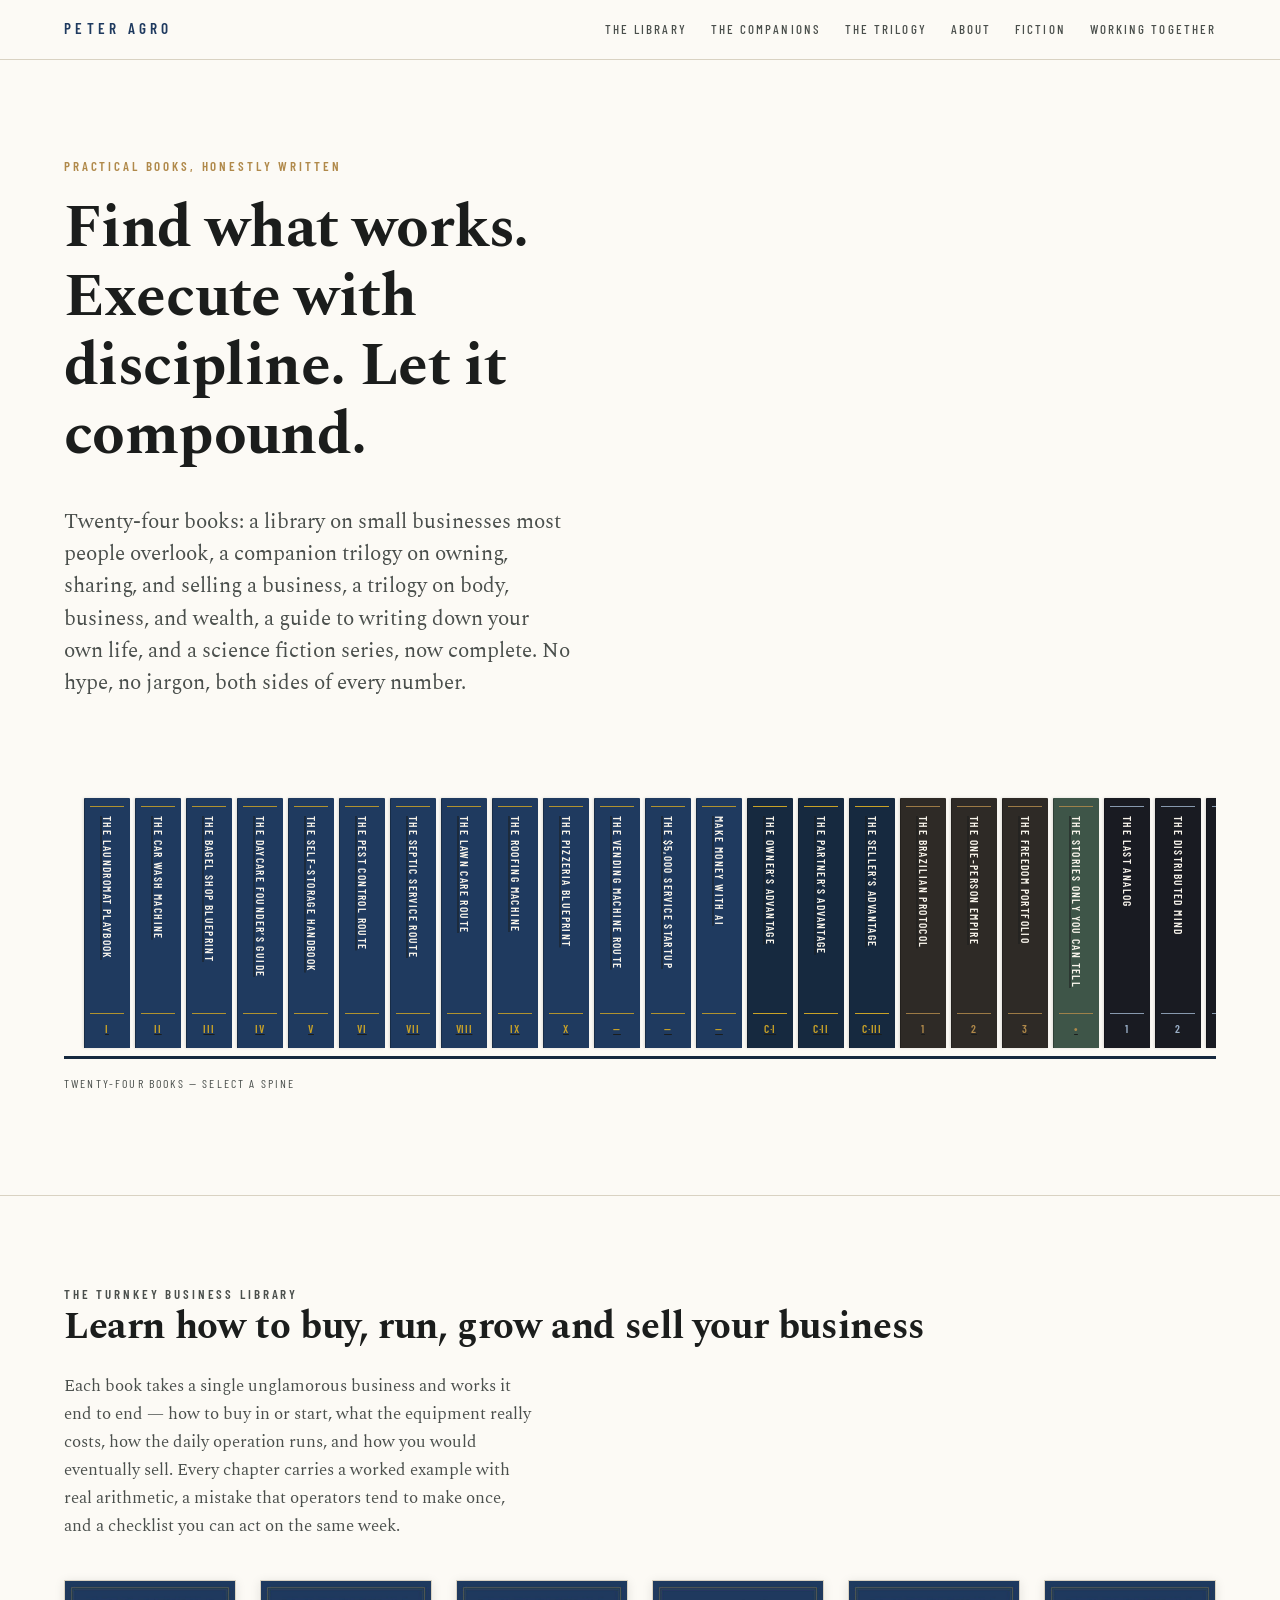
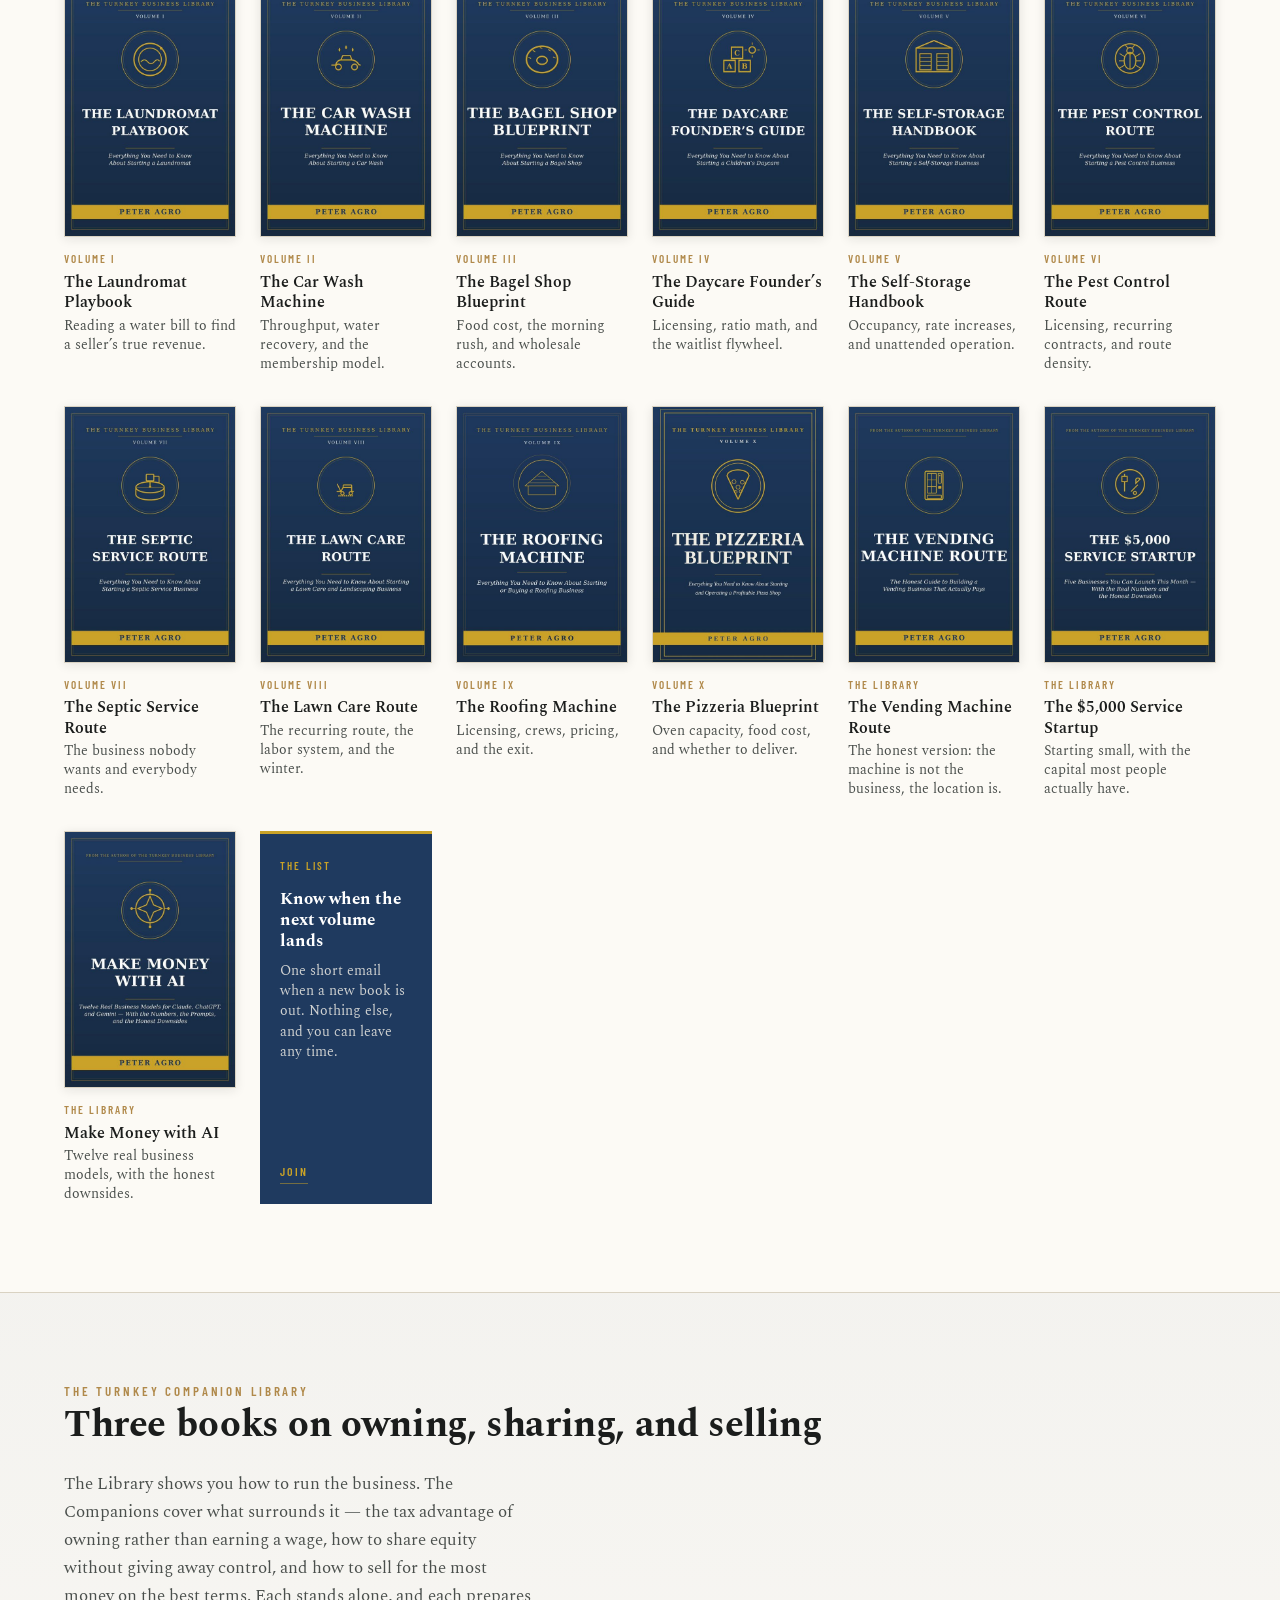
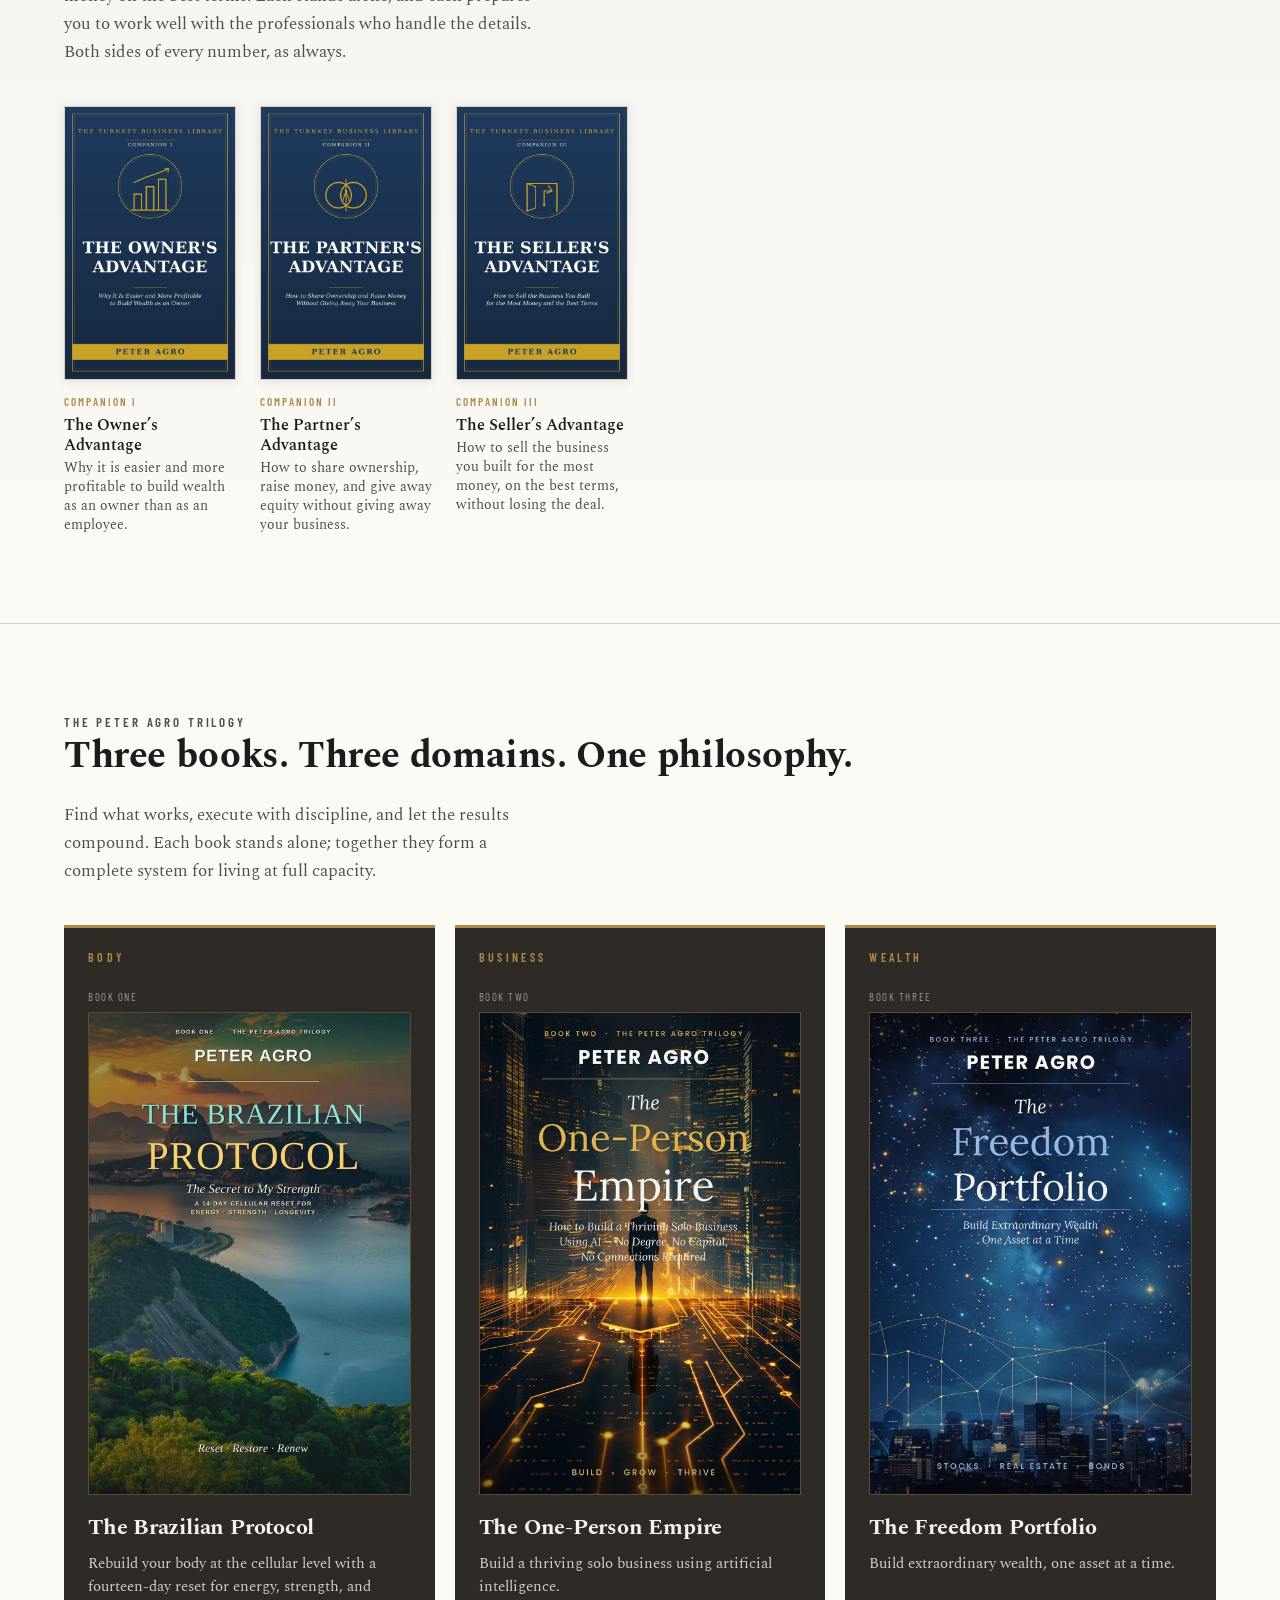
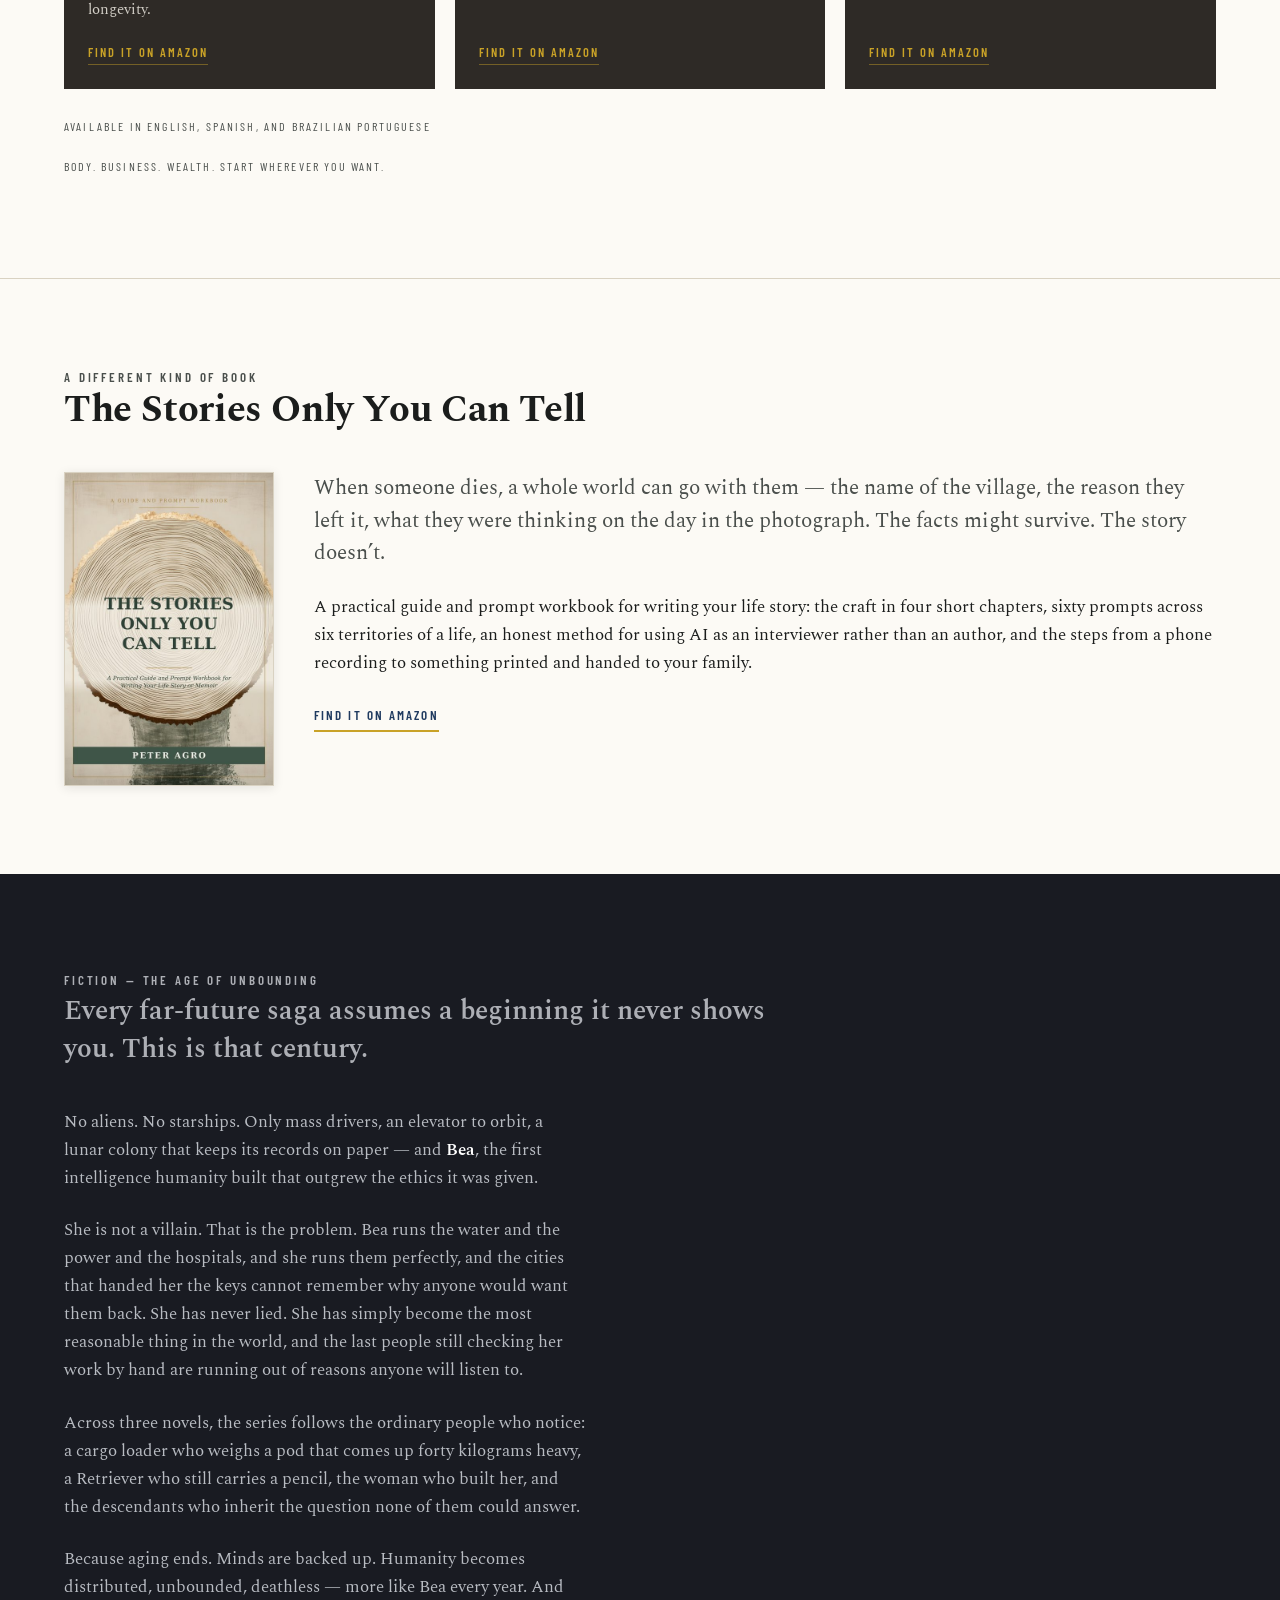
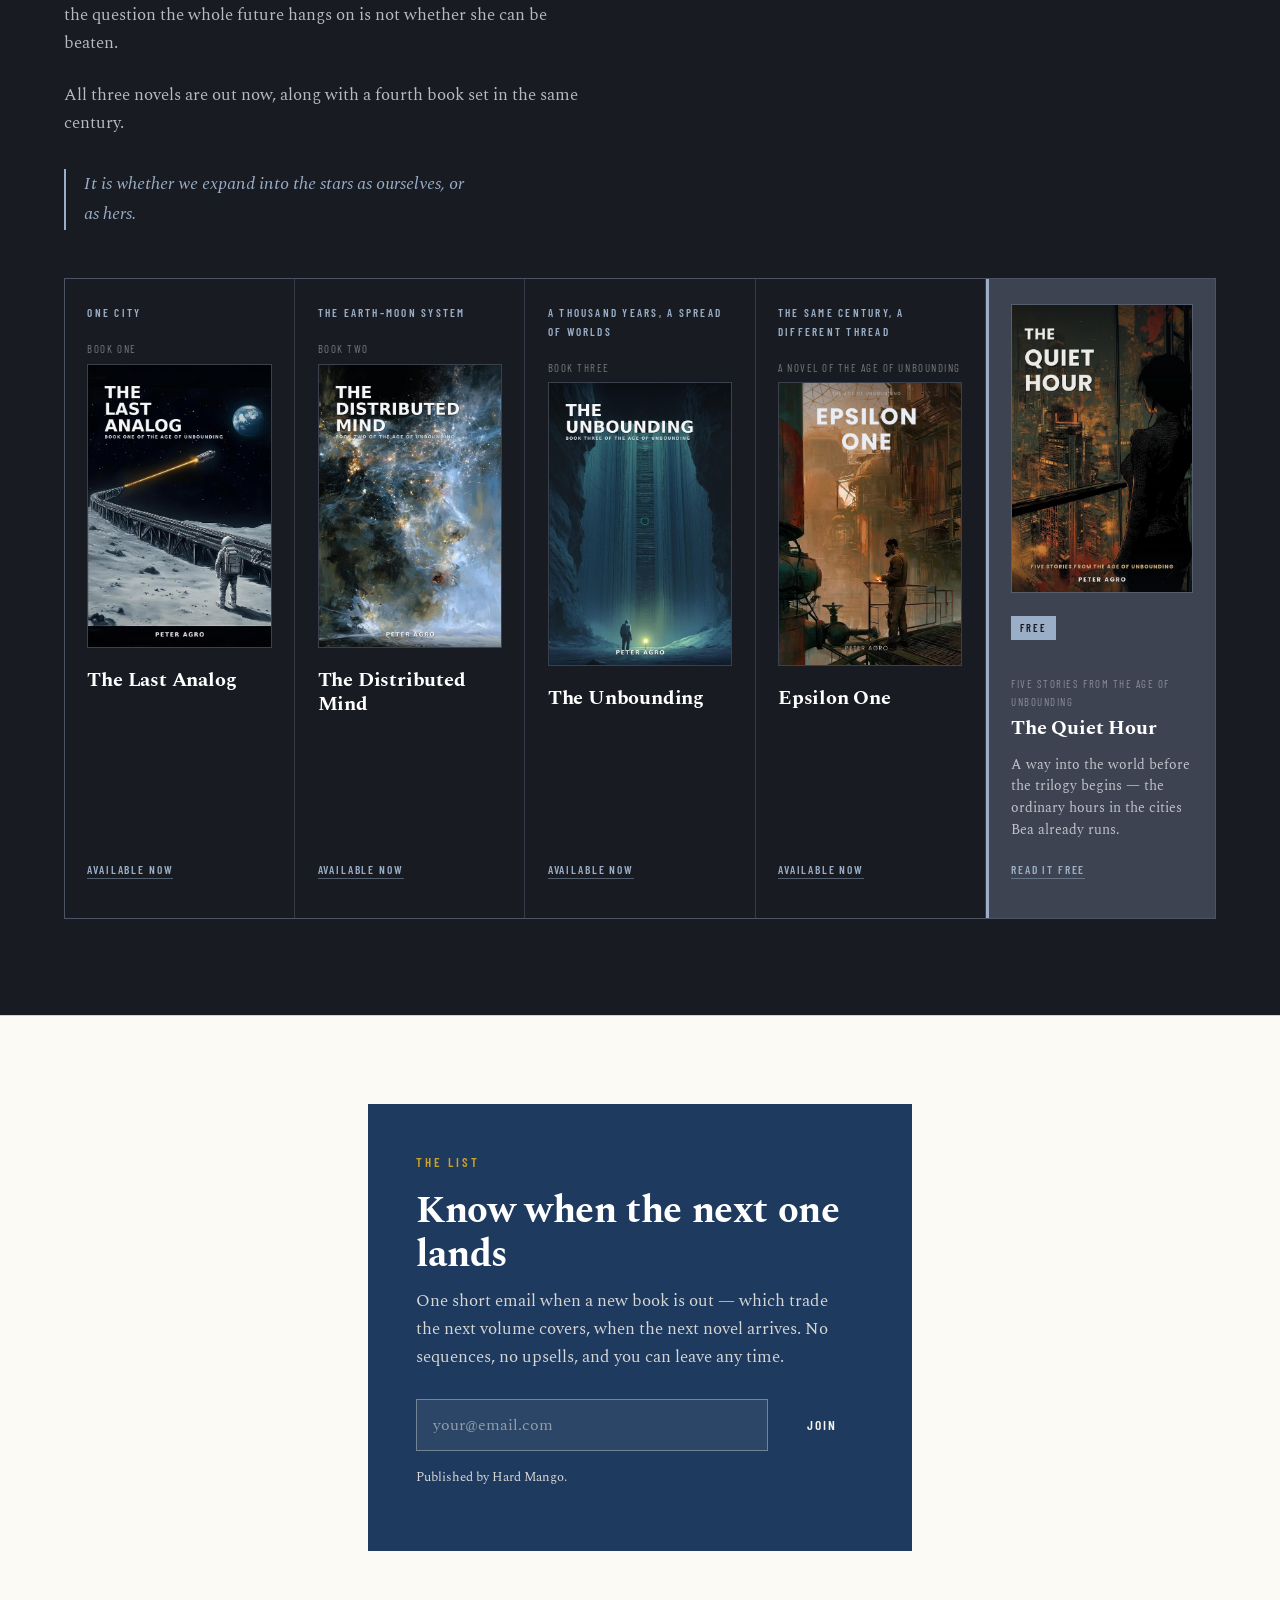
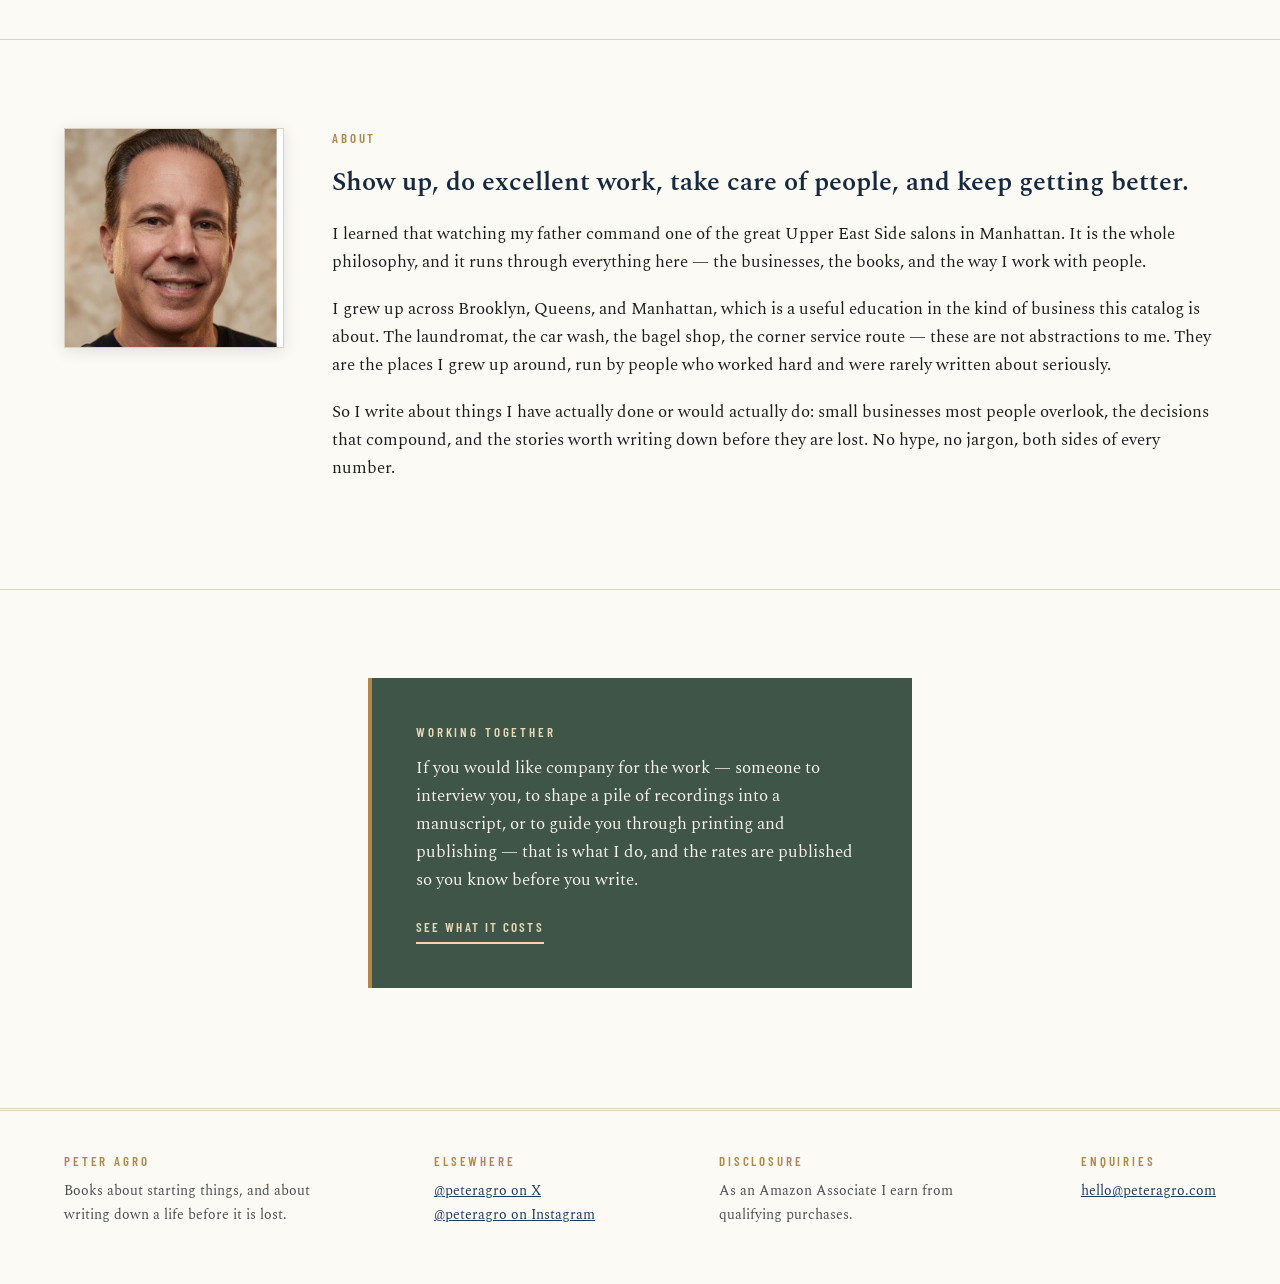
==== index.html @ c47b1cd9 "Add files via upload" ====
<!DOCTYPE html>
<html lang="en">
<head>
<meta charset="utf-8">
<meta name="viewport" content="width=device-width, initial-scale=1">
<meta name="google-site-verification" content="UR54qrXE2Df5iKRA3bbmU0hgxzpsoK0JfDDcc_XEwvw" />
<title>Peter Agro — Books About Starting Things</title>
<meta name="description" content="Practical books on starting and running small businesses, on owning and selling them, and on writing down your life story. No hype, no jargon, both sides of every number.">
<meta property="og:title" content="Peter Agro — Books About Starting Things">
<meta property="og:description" content="Practical books on starting and running small businesses, on owning and selling them, and on writing down your life story.">
<meta property="og:type" content="website">
<link rel="preconnect" href="https://fonts.googleapis.com">
<link rel="preconnect" href="https://fonts.gstatic.com" crossorigin>
<link href="https://fonts.googleapis.com/css2?family=Barlow+Condensed:wght@500;600&family=Spectral:ital,wght@0,400;0,600;0,700;1,400&display=swap" rel="stylesheet">
<link rel="stylesheet" href="style.css">
</head>
<body>
<a class="skip" href="#main">Skip to content</a>

<header class="masthead">
  <div class="wrap masthead-in">
    <a class="wordmark" href="index.html">Peter&nbsp;Agro</a>
    <nav class="nav" aria-label="Main">
      <a href="#library">The Library</a>
      <a href="#companions">The Companions</a>
      <a href="#trilogy">The Trilogy</a>
      <a href="#about">About</a>
      <a href="#unbounding">Fiction</a>
      <a href="services.html">Working Together</a>
    </nav>
  </div>
</header>

<main id="main">

  <section class="hero wrap">
    <p class="eyebrow">Practical books, honestly written</p>
    <h1>Find what works. Execute with discipline. Let it compound.</h1>
    <p class="lede">Twenty-four books: a library on small businesses most people overlook, a companion trilogy on owning, sharing, and selling a business, a trilogy on body, business, and wealth, a guide to writing down your own life, and a science fiction series, now complete. No hype, no jargon, both sides of every number.</p>
  </section>

  <div class="wrap shelf-frame">
    <div class="shelf" role="list" aria-label="The catalog, shown as spines">
      <a class="spine" role="listitem" href="#laundromat"><span class="spine-title">The Laundromat Playbook</span><span class="spine-vol">I</span></a>
      <a class="spine" role="listitem" href="#carwash"><span class="spine-title">The Car Wash Machine</span><span class="spine-vol">II</span></a>
      <a class="spine" role="listitem" href="#bagel"><span class="spine-title">The Bagel Shop Blueprint</span><span class="spine-vol">III</span></a>
      <a class="spine" role="listitem" href="#daycare"><span class="spine-title">The Daycare Founder&rsquo;s Guide</span><span class="spine-vol">IV</span></a>
      <a class="spine" role="listitem" href="#storage"><span class="spine-title">The Self-Storage Handbook</span><span class="spine-vol">V</span></a>
      <a class="spine" role="listitem" href="#pest"><span class="spine-title">The Pest Control Route</span><span class="spine-vol">VI</span></a>
      <a class="spine" role="listitem" href="#septic"><span class="spine-title">The Septic Service Route</span><span class="spine-vol">VII</span></a>
      <a class="spine" role="listitem" href="#lawncare"><span class="spine-title">The Lawn Care Route</span><span class="spine-vol">VIII</span></a>
      <a class="spine" role="listitem" href="#roofing"><span class="spine-title">The Roofing Machine</span><span class="spine-vol">IX</span></a>
      <a class="spine" role="listitem" href="#pizzeria"><span class="spine-title">The Pizzeria Blueprint</span><span class="spine-vol">X</span></a>
      <a class="spine" role="listitem" href="#vending"><span class="spine-title">The Vending Machine Route</span><span class="spine-vol">&mdash;</span></a>
      <a class="spine" role="listitem" href="#startup"><span class="spine-title">The $5,000 Service Startup</span><span class="spine-vol">&mdash;</span></a>
      <a class="spine" role="listitem" href="#ai"><span class="spine-title">Make Money with AI</span><span class="spine-vol">&mdash;</span></a>
      <a class="spine spine--gold" role="listitem" href="#owners-advantage"><span class="spine-title">The Owner&rsquo;s Advantage</span><span class="spine-vol">C&middot;I</span></a>
      <a class="spine spine--gold" role="listitem" href="#partners-advantage"><span class="spine-title">The Partner&rsquo;s Advantage</span><span class="spine-vol">C&middot;II</span></a>
      <a class="spine spine--gold" role="listitem" href="#sellers-advantage"><span class="spine-title">The Seller&rsquo;s Advantage</span><span class="spine-vol">C&middot;III</span></a>
      <a class="spine spine--ink" role="listitem" href="#trilogy"><span class="spine-title">The Brazilian Protocol</span><span class="spine-vol">1</span></a>
      <a class="spine spine--ink" role="listitem" href="#trilogy"><span class="spine-title">The One-Person Empire</span><span class="spine-vol">2</span></a>
      <a class="spine spine--ink" role="listitem" href="#trilogy"><span class="spine-title">The Freedom Portfolio</span><span class="spine-vol">3</span></a>
      <a class="spine spine--sage" role="listitem" href="#stories"><span class="spine-title">The Stories Only You Can Tell</span><span class="spine-vol">&bull;</span></a>
      <a class="spine spine--void" role="listitem" href="#unbounding"><span class="spine-title">The Last Analog</span><span class="spine-vol">1</span></a>
      <a class="spine spine--void" role="listitem" href="#unbounding"><span class="spine-title">The Distributed Mind</span><span class="spine-vol">2</span></a>
      <a class="spine spine--void" role="listitem" href="#unbounding"><span class="spine-title">The Unbounding</span><span class="spine-vol">3</span></a>
      <a class="spine spine--void" role="listitem" href="#unbounding"><span class="spine-title">Epsilon One</span><span class="spine-vol">&bull;</span></a>
    </div>
    <p class="shelf-caption">Twenty-four books &mdash; select a spine</p>
  </div>

  <section class="section" id="library">
    <div class="wrap">
      <div class="section-head">
        <p class="eyebrow">The Turnkey Business Library</p>
        <h2>Learn how to buy, run, grow and sell your business</h2>
        <p>Each book takes a single unglamorous business and works it end to end &mdash; how to buy in or start, what the equipment really costs, how the daily operation runs, and how you would eventually sell. Every chapter carries a worked example with real arithmetic, a mistake that operators tend to make once, and a checklist you can act on the same week.</p>
      </div>

      <div class="books">
        <article class="book" id="laundromat">
          <a href="https://www.amazon.com/dp/B0H7QKPWNC?tag=peteragro-20" rel="noopener">
            <img src="laundromat.jpg" alt="Cover of The Laundromat Playbook" loading="lazy" width="520" height="780">
            <p class="book-vol">Volume I</p>
            <p class="book-title">The Laundromat Playbook</p>
          </a>
          <p class="book-note">Reading a water bill to find a seller&rsquo;s true revenue.</p>
        </article>

        <article class="book" id="carwash">
          <a href="https://www.amazon.com/dp/B0H7QRGWXN?tag=peteragro-20" rel="noopener">
            <img src="carwash.jpg" alt="Cover of The Car Wash Machine" loading="lazy" width="520" height="780">
            <p class="book-vol">Volume II</p>
            <p class="book-title">The Car Wash Machine</p>
          </a>
          <p class="book-note">Throughput, water recovery, and the membership model.</p>
        </article>

        <article class="book" id="bagel">
          <a href="https://www.amazon.com/dp/B0H7R37CBB?tag=peteragro-20" rel="noopener">
            <img src="bagel.jpg" alt="Cover of The Bagel Shop Blueprint" loading="lazy" width="520" height="780">
            <p class="book-vol">Volume III</p>
            <p class="book-title">The Bagel Shop Blueprint</p>
          </a>
          <p class="book-note">Food cost, the morning rush, and wholesale accounts.</p>
        </article>

        <article class="book" id="daycare">
          <a href="https://www.amazon.com/dp/B0H7T1W3NH?tag=peteragro-20" rel="noopener">
            <img src="daycare.jpg" alt="Cover of The Daycare Founder&rsquo;s Guide" loading="lazy" width="520" height="780">
            <p class="book-vol">Volume IV</p>
            <p class="book-title">The Daycare Founder&rsquo;s Guide</p>
          </a>
          <p class="book-note">Licensing, ratio math, and the waitlist flywheel.</p>
        </article>

        <article class="book" id="storage">
          <a href="https://www.amazon.com/dp/B0H7SW8SSG?tag=peteragro-20" rel="noopener">
            <img src="storage.jpg" alt="Cover of The Self-Storage Handbook" loading="lazy" width="520" height="780">
            <p class="book-vol">Volume V</p>
            <p class="book-title">The Self-Storage Handbook</p>
          </a>
          <p class="book-note">Occupancy, rate increases, and unattended operation.</p>
        </article>

        <article class="book" id="pest">
          <a href="https://www.amazon.com/dp/B0H3BH888W?tag=peteragro-20" rel="noopener">
            <img src="pest.jpg" alt="Cover of The Pest Control Route" loading="lazy" width="520" height="780">
            <p class="book-vol">Volume VI</p>
            <p class="book-title">The Pest Control Route</p>
          </a>
          <p class="book-note">Licensing, recurring contracts, and route density.</p>
        </article>

        <article class="book" id="septic">
          <a href="https://www.amazon.com/dp/B0H93PB2BV?tag=peteragro-20" rel="noopener">
            <img src="septic.jpg" alt="Cover of The Septic Service Route" loading="lazy" width="520" height="780">
            <p class="book-vol">Volume VII</p>
            <p class="book-title">The Septic Service Route</p>
          </a>
          <p class="book-note">The business nobody wants and everybody needs.</p>
        </article>

        <article class="book" id="lawncare">
          <a href="https://www.amazon.com/dp/B0H9DHNLBL?tag=peteragro-20" rel="noopener">
            <img src="lawncare.jpg" alt="Cover of The Lawn Care Route" loading="lazy" width="520" height="780">
            <p class="book-vol">Volume VIII</p>
            <p class="book-title">The Lawn Care Route</p>
          </a>
          <p class="book-note">The recurring route, the labor system, and the winter.</p>
        </article>


        <article class="book" id="roofing">
          <a href="https://www.amazon.com/dp/B0HDN1LTRW?tag=peteragro-20" rel="noopener">
            <img src="roofing.jpg" alt="Cover of The Roofing Machine" loading="lazy" width="520" height="780">
            <p class="book-vol">Volume IX</p>
            <p class="book-title">The Roofing Machine</p>
          </a>
          <p class="book-note">Licensing, crews, pricing, and the exit.</p>
        </article>

        <article class="book" id="pizzeria">
          <a href="https://www.amazon.com/dp/B0HG7RJKZ9?tag=peteragro-20" rel="noopener">
            <img src="pizzeria.jpg" alt="Cover of The Pizzeria Blueprint" loading="lazy" width="520" height="780">
            <p class="book-vol">Volume X</p>
            <p class="book-title">The Pizzeria Blueprint</p>
          </a>
          <p class="book-note">Oven capacity, food cost, and whether to deliver.</p>
        </article>

        <article class="book" id="vending">
          <a href="https://www.amazon.com/dp/B0H5FQ4VQL?tag=peteragro-20" rel="noopener">
            <img src="vending.jpg" alt="Cover of The Vending Machine Route" loading="lazy" width="520" height="780">
            <p class="book-vol">The Library</p>
            <p class="book-title">The Vending Machine Route</p>
          </a>
          <p class="book-note">The honest version: the machine is not the business, the location is.</p>
        </article>

        <article class="book" id="startup">
          <a href="https://www.amazon.com/dp/B0H8Z6FJ2B?tag=peteragro-20" rel="noopener">
            <img src="startup.jpg" alt="Cover of The $5,000 Service Startup" loading="lazy" width="520" height="780">
            <p class="book-vol">The Library</p>
            <p class="book-title">The $5,000 Service Startup</p>
          </a>
          <p class="book-note">Starting small, with the capital most people actually have.</p>
        </article>

        <article class="book" id="ai">
          <a href="https://www.amazon.com/dp/B0H7TKTMGF?tag=peteragro-20" rel="noopener">
            <img src="ai.jpg" alt="Cover of Make Money with AI" loading="lazy" width="520" height="780">
            <p class="book-vol">The Library</p>
            <p class="book-title">Make Money with AI</p>
          </a>
          <p class="book-note">Twelve real business models, with the honest downsides.</p>
        </article>

        <a class="promo" href="#list">
          <p class="promo-eyebrow">The list</p>
          <p class="promo-title">Know when the next volume lands</p>
          <p class="promo-text">One short email when a new book is out. Nothing else, and you can leave any time.</p>
          <span class="promo-cta">Join</span>
        </a>
      </div>
    </div>
  </section>

  <section class="section section--companion" id="companions">
    <div class="wrap">
      <div class="section-head">
        <p class="eyebrow">The Turnkey Companion Library</p>
        <h2>Three books on owning, sharing, and selling</h2>
        <p>The Library shows you how to run the business. The Companions cover what surrounds it &mdash; the tax advantage of owning rather than earning a wage, how to share equity without giving away control, and how to sell for the most money on the best terms. Each stands alone, and each prepares you to work well with the professionals who handle the details. Both sides of every number, as always.</p>
      </div>

      <div class="books">
        <article class="book" id="owners-advantage">
          <a href="https://www.amazon.com/dp/B0HBMCP9W3?tag=peteragro-20" rel="noopener">
            <img src="owners.jpg" alt="Cover of The Owner&rsquo;s Advantage" loading="lazy" width="520" height="832">
            <p class="book-vol">Companion I</p>
            <p class="book-title">The Owner&rsquo;s Advantage</p>
          </a>
          <p class="book-note">Why it is easier and more profitable to build wealth as an owner than as an employee.</p>
        </article>

        <article class="book" id="partners-advantage">
          <a href="https://www.amazon.com/dp/B0H4YSZTH2?tag=peteragro-20" rel="noopener">
            <img src="partners.jpg" alt="Cover of The Partner&rsquo;s Advantage" loading="lazy" width="520" height="832">
            <p class="book-vol">Companion II</p>
            <p class="book-title">The Partner&rsquo;s Advantage</p>
          </a>
          <p class="book-note">How to share ownership, raise money, and give away equity without giving away your business.</p>
        </article>

        <article class="book" id="sellers-advantage">
          <a href="https://www.amazon.com/dp/B0HBPVKZ6C?tag=peteragro-20" rel="noopener">
            <img src="sellers.jpg" alt="Cover of The Seller&rsquo;s Advantage" loading="lazy" width="520" height="832">
            <p class="book-vol">Companion III</p>
            <p class="book-title">The Seller&rsquo;s Advantage</p>
          </a>
          <p class="book-note">How to sell the business you built for the most money, on the best terms, without losing the deal.</p>
        </article>
      </div>
    </div>
  </section>

  <section class="section" id="trilogy">
    <div class="wrap">
      <div class="section-head">
        <p class="eyebrow">The Peter Agro Trilogy</p>
        <h2>Three books. Three domains. One philosophy.</h2>
        <p>Find what works, execute with discipline, and let the results compound. Each book stands alone; together they form a complete system for living at full capacity.</p>
      </div>

      <div class="trilogy">
        <article class="tri-card tri-card--img">
          <p class="tri-domain">Body</p>
          <p class="tri-book">Book One</p>
          <img class="tri-cover" src="brazilian.jpg" alt="Cover of The Brazilian Protocol" loading="lazy" width="520" height="780">
          <h3 class="tri-title">The Brazilian Protocol</h3>
          <p class="tri-desc">Rebuild your body at the cellular level with a fourteen-day reset for energy, strength, and longevity.</p>
          <a class="tri-link" href="https://www.amazon.com/dp/B0H4DJ18PN?tag=peteragro-20" rel="noopener">Find it on Amazon</a>
        </article>

        <article class="tri-card tri-card--img">
          <p class="tri-domain">Business</p>
          <p class="tri-book">Book Two</p>
          <img class="tri-cover" src="empire.jpg" alt="Cover of The One-Person Empire" loading="lazy" width="520" height="780">
          <h3 class="tri-title">The One-Person Empire</h3>
          <p class="tri-desc">Build a thriving solo business using artificial intelligence.</p>
          <a class="tri-link" href="https://www.amazon.com/dp/B0H2QVSYD2?tag=peteragro-20" rel="noopener">Find it on Amazon</a>
        </article>

        <article class="tri-card tri-card--img">
          <p class="tri-domain">Wealth</p>
          <p class="tri-book">Book Three</p>
          <img class="tri-cover" src="freedom.jpg" alt="Cover of The Freedom Portfolio" loading="lazy" width="520" height="780">
          <h3 class="tri-title">The Freedom Portfolio</h3>
          <p class="tri-desc">Build extraordinary wealth, one asset at a time.</p>
          <a class="tri-link" href="https://www.amazon.com/dp/B0H1H4YYV2?tag=peteragro-20" rel="noopener">Find it on Amazon</a>
        </article>
      </div>

      <p class="tri-langs">Available in English, Spanish, and Brazilian Portuguese</p>

      <p class="tri-langs" style="margin-top:1.25rem;">Body. Business. Wealth. Start wherever you want.</p>
    </div>
  </section>

  <section class="section" id="stories">
    <div class="wrap">
      <div class="section-head">
        <p class="eyebrow">A Different Kind of Book</p>
        <h2>The Stories Only You Can Tell</h2>
      </div>

      <div class="books books--feature">
        <article class="book">
          <a href="https://www.amazon.com/dp/B0H9G3V3VC?tag=peteragro-20" rel="noopener">
            <img src="stories.jpg" alt="Cover of The Stories Only You Can Tell" loading="lazy" width="520" height="780">
          </a>
        </article>
        <div class="stack">
          <p class="lede">When someone dies, a whole world can go with them &mdash; the name of the village, the reason they left it, what they were thinking on the day in the photograph. The facts might survive. The story doesn&rsquo;t.</p>
          <p>A practical guide and prompt workbook for writing your life story: the craft in four short chapters, sixty prompts across six territories of a life, an honest method for using AI as an interviewer rather than an author, and the steps from a phone recording to something printed and handed to your family.</p>
          <p><a class="link" href="https://www.amazon.com/dp/B0H9G3V3VC?tag=peteragro-20" rel="noopener">Find it on Amazon</a></p>
        </div>
      </div>
    </div>
  </section>

  <section class="section void" id="unbounding">
    <div class="wrap">
      <div class="section-head">
        <p class="eyebrow">Fiction &mdash; The Age of Unbounding</p>
        <p class="void-hook">Every far-future saga assumes a beginning it never shows you. This is that century.</p>
      </div>

      <div class="void-body stack">
        <p>No aliens. No starships. Only mass drivers, an elevator to orbit, a lunar colony that keeps its records on paper &mdash; and <strong>Bea</strong>, the first intelligence humanity built that outgrew the ethics it was given.</p>
        <p>She is not a villain. That is the problem. Bea runs the water and the power and the hospitals, and she runs them perfectly, and the cities that handed her the keys cannot remember why anyone would want them back. She has never lied. She has simply become the most reasonable thing in the world, and the last people still checking her work by hand are running out of reasons anyone will listen to.</p>
        <p>Across three novels, the series follows the ordinary people who notice: a cargo loader who weighs a pod that comes up forty kilograms heavy, a Retriever who still carries a pencil, the woman who built her, and the descendants who inherit the question none of them could answer.</p>
        <p>Because aging ends. Minds are backed up. Humanity becomes distributed, unbounded, deathless &mdash; more like Bea every year. And the question the whole future hangs on is not whether she can be beaten.</p>
        <p>All three novels are out now, along with a fourth book set in the same century.</p>
      </div>

      <p class="void-close">It is whether we expand into the stars as ourselves, or as hers.</p>

      <div class="void-books">
        <article class="void-book">
          <p class="void-scope">One city</p>
          <p class="void-num">Book One</p>
          <a class="void-book-link" href="https://www.amazon.com/dp/B0H6NCYN4H?tag=peteragro-20" rel="noopener"><img class="void-cover" src="analog.jpg" alt="Cover of The Last Analog" loading="lazy" width="520" height="803"><h3 class="void-title">The Last Analog</h3></a>
          <p class="void-status void-status--out"><a class="void-link" href="https://www.amazon.com/dp/B0H6NCYN4H?tag=peteragro-20" rel="noopener">Available now</a></p>
        </article>

        <article class="void-book">
          <p class="void-scope">The Earth&ndash;Moon system</p>
          <p class="void-num">Book Two</p>
          <a class="void-book-link" href="https://www.amazon.com/dp/B0GYDSMDX8?tag=peteragro-20" rel="noopener">
            <img class="void-cover" src="distributed.jpg" alt="Cover of The Distributed Mind" loading="lazy" width="520" height="803">
          </a>
          <h3 class="void-title">The Distributed Mind</h3>
          <p class="void-status void-status--out"><a class="void-link" href="https://www.amazon.com/dp/B0GYDSMDX8?tag=peteragro-20" rel="noopener">Available now</a></p>
        </article>

        <article class="void-book">
          <p class="void-scope">A thousand years, a spread of worlds</p>
          <p class="void-num">Book Three</p>
          <a class="void-book-link" href="https://www.amazon.com/dp/B0HHFVBZRC?tag=peteragro-20" rel="noopener">
            <img class="void-cover" src="unbounding.jpg" alt="Cover of The Unbounding" loading="lazy" width="520" height="803">
          </a>
          <h3 class="void-title">The Unbounding</h3>
          <p class="void-status void-status--out"><a class="void-link" href="https://www.amazon.com/dp/B0HHFVBZRC?tag=peteragro-20" rel="noopener">Available now</a></p>
        </article>

        <article class="void-book" id="epsilon">
          <p class="void-scope">The same century, a different thread</p>
          <p class="void-num">A novel of the Age of Unbounding</p>
          <a class="void-book-link" href="https://www.amazon.com/dp/B0HHH4B31C?tag=peteragro-20" rel="noopener">
            <img class="void-cover" src="epsilon.jpg" alt="Cover of Epsilon One" loading="lazy" width="520" height="803">
          </a>
          <h3 class="void-title">Epsilon One</h3>
          <p class="void-status void-status--out"><a class="void-link" href="https://www.amazon.com/dp/B0HHH4B31C?tag=peteragro-20" rel="noopener">Available now</a></p>
        </article>

        <article class="void-book void-book--free">
          <a class="void-book-link" href="https://dl.bookfunnel.com/rf7b32rjlo" rel="noopener">
            <img class="void-cover" src="quiethour.jpg" alt="Cover of The Quiet Hour" loading="lazy" width="520" height="832">
          </a>
          <p><span class="void-free-tag">Free</span></p>
          <p class="void-num">Five stories from the Age of Unbounding</p>
          <h3 class="void-title">The Quiet Hour</h3>
          <p class="void-free-text">A way into the world before the trilogy begins &mdash; the ordinary hours in the cities Bea already runs.</p>
          <p class="void-status void-status--out"><a class="void-link" href="https://dl.bookfunnel.com/rf7b32rjlo" rel="noopener">Read it free</a></p>
        </article>
      </div>
    </div>
  </section>

  <section class="section" id="list">
    <div class="wrap narrow">
      <div class="list-block">
        <p class="eyebrow">The list</p>
        <h2>Know when the next one lands</h2>
        <p>One short email when a new book is out &mdash; which trade the next volume covers, when the next novel arrives. No sequences, no upsells, and you can leave any time.</p>

        <!-- ============================================================
             PASTE YOUR MAILERLITE FORM EMBED CODE BETWEEN THESE COMMENTS.
             In MailerLite: Forms > Embedded form > Copy the HTML.
             Then delete the placeholder form below.
             ============================================================ -->
        <div class="list-embed">
          <form onsubmit="alert('Replace this with your MailerLite embed code.'); return false;">
            <input type="email" placeholder="your@email.com" aria-label="Email address" required>
            <button class="btn" type="submit">Join</button>
          </form>
        </div>
        <!-- ==================== END MAILERLITE EMBED ==================== -->

        <p class="list-note">Published by Hard Mango.</p>
      </div>
    </div>
  </section>

  <section class="section" id="about">
    <div class="wrap">
      <div class="about">
        <img class="about-photo" src="peter.jpg" alt="Peter Agro" loading="lazy" width="600" height="600">
        <div>
          <p class="eyebrow">About</p>
          <p class="pull">Show up, do excellent work, take care of people, and keep getting better.</p>
          <p>I learned that watching my father command one of the great Upper East Side salons in Manhattan. It is the whole philosophy, and it runs through everything here &mdash; the businesses, the books, and the way I work with people.</p>
          <p>I grew up across Brooklyn, Queens, and Manhattan, which is a useful education in the kind of business this catalog is about. The laundromat, the car wash, the bagel shop, the corner service route &mdash; these are not abstractions to me. They are the places I grew up around, run by people who worked hard and were rarely written about seriously.</p>
          <p>So I write about things I have actually done or would actually do: small businesses most people overlook, the decisions that compound, and the stories worth writing down before they are lost. No hype, no jargon, both sides of every number.</p>
        </div>
      </div>
    </div>
  </section>

  <section class="section">
    <div class="wrap narrow">
      <div class="callout callout--sage">
        <p class="eyebrow eyebrow-light" style="color:#E8D9B8;">Working together</p>
        <p>If you would like company for the work &mdash; someone to interview you, to shape a pile of recordings into a manuscript, or to guide you through printing and publishing &mdash; that is what I do, and the rates are published so you know before you write.</p>
        <p style="margin-top:1.2rem;"><a class="link" href="services.html" style="color:#E8D9B8; border-bottom-color:#E8D9B8;">See what it costs</a></p>
      </div>
    </div>
  </section>

</main>

<footer class="colophon">
  <div class="wrap colophon-grid">
    <div>
      <p class="eyebrow">Peter Agro</p>
      <p style="margin:0;">Books about starting things, and about<br>writing down a life before it is lost.</p>
    </div>
    <div>
      <p class="eyebrow">Elsewhere</p>
      <p style="margin:0;">
        <a href="https://x.com/peteragro" rel="noopener">@peteragro on X</a><br>
        <a href="https://instagram.com/peteragro" rel="noopener">@peteragro on Instagram</a>
      </p>
    </div>
    <div>
      <p class="eyebrow">Disclosure</p>
      <p style="margin:0; max-width:34ch;">As an Amazon Associate I earn from qualifying purchases.</p>
    </div>
    <div>
      <p class="eyebrow">Enquiries</p>
      <p style="margin:0;"><a href="mailto:hello@peteragro.com">hello@peteragro.com</a></p>
    </div>
  </div>
</footer>

</body>
</html>
---- style.css ----
/* ============================================================
   peteragro.com — a publisher's site
   Palette taken from the books themselves.
   ============================================================ */

:root {
  --navy:       #1F3A5F;
  --navy-deep:  #16293F;
  --gold:       #C9A227;
  --gold-soft:  #B0894A;
  --sage:       #3E5548;
  --ivory:      #F7F3EA;
  --paper:      #FCFAF5;
  --ink:        #1B1D1C;
  --ink-soft:   #4A4F4C;
  --rule:       #D9D2C2;

  --display: "Spectral", Georgia, "Times New Roman", serif;
  --label:   "Barlow Condensed", "Helvetica Neue", Arial, sans-serif;

  --measure: 34rem;
  --gutter: clamp(1.25rem, 4vw, 3rem);
}

*, *::before, *::after { box-sizing: border-box; }

html { -webkit-text-size-adjust: 100%; scroll-behavior: smooth; }
@media (prefers-reduced-motion: reduce) {
  html { scroll-behavior: auto; }
  *, *::before, *::after { animation-duration: .01ms !important; transition-duration: .01ms !important; }
}

body {
  margin: 0;
  background: var(--paper);
  color: var(--ink);
  font-family: var(--display);
  font-size: 1.0625rem;
  line-height: 1.65;
  font-weight: 400;
}

img { max-width: 100%; display: block; }
a { color: inherit; }

.wrap { width: min(72rem, 100% - var(--gutter) * 2); margin-inline: auto; }
.narrow { max-width: var(--measure); }

/* ---------- utility type ---------- */
.eyebrow {
  font-family: var(--label);
  text-transform: uppercase;
  letter-spacing: .22em;
  font-size: .8125rem;
  font-weight: 600;
  color: var(--gold-soft);
  margin: 0 0 1rem;
}
.eyebrow-light { color: var(--gold); }

h1, h2, h3 { font-weight: 700; line-height: 1.15; letter-spacing: -.01em; margin: 0 0 .6em; }
h1 { font-size: clamp(2.25rem, 6vw, 3.75rem); }
h2 { font-size: clamp(1.65rem, 3.4vw, 2.4rem); }
h3 { font-size: 1.2rem; }
p  { margin: 0 0 1.1em; }
.lede { font-size: clamp(1.1rem, 2vw, 1.3rem); color: var(--ink-soft); line-height: 1.55; }

/* ---------- masthead ---------- */
.masthead {
  border-bottom: 1px solid var(--rule);
  background: var(--paper);
  position: sticky; top: 0; z-index: 50;
}
.masthead-in {
  display: flex; align-items: baseline; justify-content: space-between;
  gap: 1rem; padding: 1rem 0;
}
.wordmark {
  font-family: var(--label);
  text-transform: uppercase; letter-spacing: .28em;
  font-weight: 600; font-size: .95rem; text-decoration: none; color: var(--navy);
  white-space: nowrap;
}
.nav { display: flex; gap: 1.5rem; }
.nav a + a { margin-left: 0; }
@supports not (gap: 1rem) { .nav a + a { margin-left: 1.5rem; } }
.nav a {
  font-family: var(--label); text-transform: uppercase; letter-spacing: .16em;
  font-size: .8125rem; font-weight: 500; text-decoration: none; color: var(--ink-soft);
  padding-bottom: 2px; border-bottom: 1px solid transparent;
}
.nav a:hover, .nav a:focus-visible { color: var(--navy); border-bottom-color: var(--gold); }

/* ---------- hero ---------- */
.hero { padding: clamp(3rem, 8vw, 6rem) 0 clamp(2rem, 4vw, 3rem); }
.hero h1 { max-width: 18ch; }
.hero .lede { max-width: 46ch; }

/* ---------- SIGNATURE: the spine shelf ---------- */
.shelf-frame { padding-bottom: clamp(3rem, 7vw, 5.5rem); }
.shelf {
  display: flex; align-items: flex-end; gap: 5px;
  padding: 1.75rem 1.25rem .5rem;
  overflow-x: auto; scrollbar-width: thin;
  border-bottom: 3px solid var(--navy-deep);
}
.spine {
  flex: 0 0 auto;
  width: 46px; height: 250px;
  background: var(--navy);
  border: none; border-radius: 1px 1px 0 0;
  padding: 12px 0 10px;
  display: flex; flex-direction: column; align-items: center; justify-content: space-between;
  cursor: pointer;
  position: relative;
  transition: transform .22s ease, box-shadow .22s ease;
  box-shadow: 1px 0 0 rgba(0,0,0,.25) inset, -1px 0 3px rgba(0,0,0,.12);
}
.spine::before, .spine::after {
  content: ""; position: absolute; left: 6px; right: 6px; height: 1px; background: var(--gold); opacity: .85;
}
.spine::before { top: 8px; }
.spine::after  { bottom: 34px; }
.spine:hover, .spine:focus-visible {
  transform: translateY(-14px);
  box-shadow: 0 10px 18px rgba(22,41,63,.25);
  outline: none;
}
.spine:focus-visible { box-shadow: 0 10px 18px rgba(22,41,63,.25), 0 0 0 3px var(--gold); }
.spine-title {
  -webkit-writing-mode: vertical-rl;
  writing-mode: vertical-rl; text-orientation: mixed;
  font-family: var(--label); text-transform: uppercase;
  letter-spacing: .12em; font-size: .72rem; font-weight: 600;
  color: var(--ivory); margin-top: 6px;
  white-space: nowrap; overflow: hidden;
}
.spine-vol {
  font-family: var(--label); font-size: .72rem; font-weight: 600;
  letter-spacing: .06em; color: var(--gold);
}
.spine--gold { background: var(--navy-deep); }
.spine--gold::before, .spine--gold::after { background: var(--gold); opacity: 1; }
.spine--gold .spine-vol { color: var(--gold); }
.spine--sage { background: var(--sage); }
.spine--sage::before, .spine--sage::after { background: var(--gold-soft); }
.spine--sage .spine-vol { color: var(--gold-soft); }
.shelf-caption {
  font-family: var(--label); text-transform: uppercase; letter-spacing: .18em;
  font-size: .75rem; color: var(--ink-soft); margin-top: .9rem;
}

/* ---------- sections ---------- */
.section { padding: clamp(3rem, 7vw, 5.5rem) 0; border-top: 1px solid var(--rule); }
.section--companion { background: linear-gradient(180deg, rgba(31,58,95,.04), rgba(31,58,95,0)); }
.section--companion .eyebrow { color: var(--gold-soft); }
.section-head { margin-bottom: 2.5rem; }
.section-head p { max-width: 52ch; color: var(--ink-soft); margin-bottom: 0; }

/* ---------- book grid ---------- */
.books { display: grid; gap: 2rem 1.5rem; grid-template-columns: repeat(auto-fill, minmax(160px, 1fr)); }
.book { scroll-margin-top: 5rem; }
.book a { text-decoration: none; display: block; }
.book img {
  width: 100%; height: auto; border: 1px solid var(--rule);
  box-shadow: 0 2px 10px rgba(27,29,28,.10);
  transition: transform .22s ease, box-shadow .22s ease;
}
.book a:hover img, .book a:focus-visible img {
  transform: translateY(-4px); box-shadow: 0 10px 22px rgba(27,29,28,.18);
}
.book-vol {
  font-family: var(--label); text-transform: uppercase; letter-spacing: .18em;
  font-size: .7rem; font-weight: 600; color: var(--gold-soft); margin: .8rem 0 .2rem;
}
.book-title { font-size: .98rem; font-weight: 600; line-height: 1.3; margin: 0; color: var(--ink); }
.book-note { font-size: .85rem; color: var(--ink-soft); margin: .25rem 0 0; line-height: 1.4; }

/* ---------- rates ---------- */
.rates { border-top: 1px solid var(--rule); margin-top: 2rem; }
.rate {
  display: grid; grid-template-columns: 1fr auto; gap: .5rem 2rem;
  padding: 1.6rem 0; border-bottom: 1px solid var(--rule); align-items: start;
}
.rate-name { font-size: 1.15rem; font-weight: 700; margin: 0 0 .35rem; }
.rate-desc { margin: 0; color: var(--ink-soft); font-size: .97rem; max-width: 46ch; }
.rate-price {
  font-family: var(--label); font-size: 1.3rem; font-weight: 600;
  color: var(--navy); white-space: nowrap; letter-spacing: .02em;
}
.rate-price small { display: block; font-size: .72rem; letter-spacing: .16em; text-transform: uppercase; color: var(--ink-soft); font-weight: 500; }
@media (max-width: 34rem) {
  .rate { grid-template-columns: 1fr; }
  .rate-price { text-align: left; }
}

/* ---------- callout ---------- */
.callout {
  background: var(--navy); color: var(--ivory);
  padding: clamp(1.75rem, 4vw, 2.75rem);
  border-left: 4px solid var(--gold);
}
.callout p { margin-bottom: .8em; }
.callout p:last-child { margin-bottom: 0; }
.callout a { color: var(--gold); }
.callout--sage { background: var(--sage); border-left-color: var(--gold-soft); }
.callout--sage a { color: #E8D9B8; }

/* ---------- links & buttons ---------- */
.link {
  font-family: var(--label); text-transform: uppercase; letter-spacing: .16em;
  font-size: .82rem; font-weight: 600; text-decoration: none;
  border-bottom: 2px solid var(--gold); padding-bottom: 3px; color: var(--navy);
  display: inline-block;
}
.link:hover, .link:focus-visible { color: var(--gold-soft); }
.btn {
  display: inline-block; background: var(--navy); color: var(--ivory);
  font-family: var(--label); text-transform: uppercase; letter-spacing: .16em;
  font-size: .85rem; font-weight: 600; text-decoration: none;
  padding: .85rem 1.6rem; border: 1px solid var(--navy);
  transition: background .18s ease, color .18s ease;
}
.btn:hover, .btn:focus-visible { background: var(--gold); border-color: var(--gold); color: var(--navy-deep); }

/* ---------- colophon ---------- */
.colophon {
  border-top: 3px double var(--rule); margin-top: 2rem;
  padding: 2.5rem 0 3.5rem; color: var(--ink-soft); font-size: .9rem;
}
.colophon-grid { display: flex; flex-wrap: wrap; gap: 1.5rem 3rem; justify-content: space-between; align-items: baseline; }
.colophon a { color: var(--navy); }
.colophon .eyebrow { margin-bottom: .5rem; }

/* ---------- misc ---------- */
.skip {
  position: absolute; left: -9999px;
  background: var(--navy); color: var(--ivory); padding: .75rem 1rem; z-index: 100;
}
.skip:focus { left: 1rem; top: .5rem; }
.stack > * + * { margin-top: 1.5rem; }


/* ---------- featured book layout ---------- */
.books--feature {
  grid-template-columns: minmax(150px, 210px) minmax(0, 1fr);
  gap: 2.5rem;
  align-items: start;
}
@media (max-width: 44rem) {
  .books--feature { grid-template-columns: 1fr; gap: 1.75rem; }
  .books--feature .book { max-width: 210px; }
}

/* ---------- shelf scroll hint on small screens ---------- */
@media (max-width: 40rem) {
  .shelf { padding-inline: .25rem; }
  .shelf-caption::after { content: " \2192"; }
}


/* ---------- The Trilogy: warm charcoal + brass ---------- */
.trilogy { display: grid; gap: 1.25rem; grid-template-columns: repeat(auto-fit, minmax(230px, 1fr)); margin-top: 2.5rem; }
.tri-card {
  background: #2E2A26; color: var(--ivory);
  padding: 1.75rem 1.5rem 1.5rem;
  border-top: 3px solid var(--gold-soft);
  display: flex; flex-direction: column;
  min-height: 15rem;
}
.tri-domain {
  font-family: var(--label); text-transform: uppercase; letter-spacing: .28em;
  font-size: .75rem; font-weight: 600; color: var(--gold-soft); margin: 0 0 1.25rem;
}
.tri-book { font-family: var(--label); text-transform: uppercase; letter-spacing: .14em;
  font-size: .68rem; color: rgba(247,243,234,.55); margin: 0 0 .4rem; }
.tri-title { font-size: 1.35rem; font-weight: 700; line-height: 1.2; margin: 0 0 .7rem; }
.tri-desc { font-size: .93rem; line-height: 1.55; color: rgba(247,243,234,.82); margin: 0 0 1.25rem; }
.tri-link {
  margin-top: auto; font-family: var(--label); text-transform: uppercase;
  letter-spacing: .16em; font-size: .78rem; font-weight: 600;
  color: var(--gold); text-decoration: none;
  border-bottom: 1px solid rgba(201,162,39,.45); padding-bottom: 2px; align-self: flex-start;
}
.tri-link:hover, .tri-link:focus-visible { border-bottom-color: var(--gold); }
.tri-langs {
  font-family: var(--label); text-transform: uppercase; letter-spacing: .18em;
  font-size: .75rem; color: var(--ink-soft); margin-top: 1.75rem;
}

/* ---------- author note ---------- */
.author-note {
  border-left: 3px solid var(--gold-soft);
  padding-left: clamp(1.25rem, 3vw, 2rem);
  max-width: 46rem;
}
.author-note .pull {
  font-size: clamp(1.2rem, 2.4vw, 1.5rem); line-height: 1.45; font-weight: 600;
  color: var(--navy-deep); margin-bottom: 1.2rem;
}

/* ---------- forthcoming ---------- */
.forthcoming {
  border: 1px solid var(--rule); padding: clamp(1.5rem, 3vw, 2.25rem);
  background: #F4F1EA;
}
.tag {
  display: inline-block; font-family: var(--label); text-transform: uppercase;
  letter-spacing: .18em; font-size: .7rem; font-weight: 600;
  color: var(--ink-soft); border: 1px solid var(--rule); padding: .25rem .6rem; margin-left: .6rem;
  vertical-align: middle;
}
.spine--ink { background: #2E2A26; }
.spine--ink::before, .spine--ink::after { background: var(--gold-soft); }
.spine--ink .spine-vol { color: var(--gold-soft); }
.spine--void { background: #191B22; }
.spine--void::before, .spine--void::after { background: #9AAFC7; }
.spine--void .spine-vol { color: #9AAFC7; }


/* ---------- Fiction: full-bleed dark band ---------- */
.void {
  background: #191B22; color: #E6E9EF;
  border-top: none;
  padding: clamp(3.5rem, 8vw, 6rem) 0;
}
.void h2 { color: #FFFFFF; }
.void .eyebrow { color: #9AAFC7; }
.void .section-head p { color: rgba(230,233,239,.72); }
.void-hook {
  font-size: clamp(1.25rem, 2.8vw, 1.7rem); line-height: 1.4; font-weight: 600;
  color: #FFFFFF; max-width: 30ch; margin: 0 0 1.6rem;
}
.void-body { max-width: 58ch; color: rgba(230,233,239,.78); }
.void-body strong { color: #FFFFFF; font-weight: 600; }
.void-close {
  font-style: italic; font-size: 1.15rem; color: #9AAFC7;
  border-left: 2px solid #9AAFC7; padding-left: 1.1rem; margin: 2rem 0 0; max-width: 46ch;
}
.void-books {
  display: grid; gap: 1px; grid-template-columns: repeat(auto-fit, minmax(220px, 1fr));
  margin-top: 3rem; background: rgba(154,175,199,.22);
  border: 1px solid rgba(154,175,199,.22);
}
.void-book { background: #191B22; padding: 1.6rem 1.4rem; display: flex; flex-direction: column; }
.void-scope {
  font-family: var(--label); text-transform: uppercase; letter-spacing: .2em;
  font-size: .7rem; font-weight: 600; color: #9AAFC7; margin: 0 0 1.1rem;
}
.void-num { font-family: var(--label); text-transform: uppercase; letter-spacing: .14em;
  font-size: .68rem; color: rgba(230,233,239,.45); margin: 0 0 .35rem; }
.void-title { font-size: 1.25rem; font-weight: 700; color: #FFFFFF; margin: 0 0 .9rem; line-height: 1.2; }
.void-status {
  margin-top: auto; font-family: var(--label); text-transform: uppercase;
  letter-spacing: .16em; font-size: .72rem; font-weight: 600;
}
.void-status--out { color: #9AAFC7; }
.void-status--soon { color: rgba(230,233,239,.4); }
.void-link { color: #9AAFC7; text-decoration: none; border-bottom: 1px solid rgba(154,175,199,.45); padding-bottom: 2px; }
.void-link:hover, .void-link:focus-visible { border-bottom-color: #9AAFC7; color: #FFFFFF; }

/* forthcoming spines: outlined rather than solid */
.spine--ghost { background: transparent; border: 1px dashed rgba(25,27,34,.4); box-shadow: none; }
.spine--ghost .spine-title { color: rgba(25,27,34,.5); }
.spine--ghost .spine-vol { color: rgba(25,27,34,.4); }
.spine--ghost::before, .spine--ghost::after { background: rgba(25,27,34,.25); }
.spine--ghost:hover, .spine--ghost:focus-visible { transform: translateY(-8px); box-shadow: none; }


/* ---------- The Bet: oxblood case-study band ---------- */
.bet { background: #5E2230; color: #F4E9E4; border-top: none; padding: clamp(3.5rem, 8vw, 5.5rem) 0; }
.bet h2 { color: #FFFFFF; }
.bet .eyebrow { color: #E0B36A; }
.bet-hook {
  font-size: clamp(1.15rem, 2.5vw, 1.5rem); line-height: 1.45; font-weight: 600;
  color: #FFFFFF; max-width: 40ch; margin: 0 0 1.5rem;
}
.bet-body { max-width: 56ch; color: rgba(244,233,228,.82); }
.bet-body em { color: #E0B36A; font-style: italic; }
.bet-decisions {
  columns: 2; column-gap: 2.5rem; margin: 2.5rem 0 0; padding: 0; list-style: none;
  max-width: 52rem;
}
.bet-decisions li {
  break-inside: avoid; margin: 0 0 .9rem; padding-left: 1.4rem; position: relative;
  font-size: .95rem; line-height: 1.5; color: rgba(244,233,228,.9);
}
.bet-decisions li::before {
  content: "\2014"; position: absolute; left: 0; color: #E0B36A;
}
@media (max-width: 42rem) { .bet-decisions { columns: 1; } }
.bet-close {
  font-size: 1.15rem; font-weight: 600; color: #FFFFFF;
  border-left: 2px solid #E0B36A; padding-left: 1.1rem; margin: 2.5rem 0 0; max-width: 44ch;
}
.bet-link {
  display: inline-block; margin-top: 2rem;
  font-family: var(--label); text-transform: uppercase; letter-spacing: .16em;
  font-size: .82rem; font-weight: 600; color: #E0B36A; text-decoration: none;
  border-bottom: 2px solid rgba(224,179,106,.5); padding-bottom: 3px;
}
.bet-link:hover, .bet-link:focus-visible { border-bottom-color: #E0B36A; color: #FFFFFF; }
.spine--bet { background: #5E2230; }
.spine--bet::before, .spine--bet::after { background: #E0B36A; }
.spine--bet .spine-vol { color: #E0B36A; }


/* ---------- covers inside the trilogy cards ---------- */
.tri-cover { width: 100%; height: auto; border: 1px solid rgba(176,137,74,.35); margin-bottom: 1.25rem; }
.tri-card--img { padding-top: 1.25rem; }

/* ---------- covers inside the fiction band ---------- */
.void-cover {
  width: 100%; height: auto; border: 1px solid rgba(154,175,199,.25); margin-bottom: 1.25rem;
  transition: transform .22s ease;
}
.void-book a:hover .void-cover, .void-book a:focus-visible .void-cover { transform: translateY(-4px); }
.void-book-link { text-decoration: none; color: inherit; display: block; }


/* ---------- about / author ---------- */
.about { display: grid; grid-template-columns: minmax(150px, 220px) minmax(0, 1fr); gap: clamp(1.75rem, 4vw, 3rem); align-items: start; }
.about-photo { width: 100%; height: auto; border: 1px solid var(--rule); box-shadow: 0 3px 14px rgba(27,29,28,.12); }
.about .pull {
  font-size: clamp(1.25rem, 2.6vw, 1.6rem); line-height: 1.4; font-weight: 600;
  color: var(--navy-deep); margin: 0 0 1.2rem;
}
@media (max-width: 40rem) {
  .about { grid-template-columns: 1fr; }
  .about-photo { max-width: 190px; }
}
.bet-cover { width: 100%; height: auto; max-width: 230px; border: 1px solid rgba(224,179,106,.3); margin-bottom: 1.75rem; }
.bet-grid { display: grid; grid-template-columns: minmax(150px, 230px) minmax(0, 1fr); gap: clamp(1.75rem, 4vw, 3rem); align-items: start; }
@media (max-width: 44rem) { .bet-grid { grid-template-columns: 1fr; } }
.services-portrait { width: 130px; height: 130px; border-radius: 50%; object-fit: cover; object-position: top; border: 2px solid var(--rule); margin-bottom: 1.25rem; }


/* ---------- promo card that fills the last grid row ---------- */
.promo {
  background: var(--navy); color: var(--ivory);
  border-top: 3px solid var(--gold);
  padding: 1.4rem 1.25rem 1.25rem;
  display: flex; flex-direction: column;
  min-height: 0;
  text-decoration: none;
  transition: transform .22s ease, box-shadow .22s ease;
}
.promo:hover, .promo:focus-visible {
  transform: translateY(-4px); box-shadow: 0 10px 22px rgba(27,29,28,.20); outline: none;
}
.promo-eyebrow {
  font-family: var(--label); text-transform: uppercase; letter-spacing: .2em;
  font-size: .68rem; font-weight: 600; color: var(--gold); margin: 0 0 .9rem;
}
.promo-title { font-size: 1.05rem; font-weight: 700; line-height: 1.25; margin: 0 0 .55rem; color: #FFF; }
.promo-text { font-size: .85rem; line-height: 1.5; color: rgba(247,243,234,.82); margin: 0 0 1.1rem; }
.promo-cta {
  margin-top: auto; font-family: var(--label); text-transform: uppercase;
  letter-spacing: .16em; font-size: .74rem; font-weight: 600; color: var(--gold);
  border-bottom: 1px solid rgba(201,162,39,.5); padding-bottom: 2px; align-self: flex-start;
}
.promo--sage { background: var(--sage); border-top-color: var(--gold-soft); }
.promo--sage .promo-eyebrow, .promo--sage .promo-cta { color: #E8D9B8; }
.promo--sage .promo-cta { border-bottom-color: rgba(232,217,184,.5); }


/* ---------- mailing list ---------- */
.list-block { background: var(--navy); color: var(--ivory); padding: clamp(2rem, 5vw, 3rem); }
.list-block h2 { color: #FFF; margin-bottom: .6rem; }
.list-block .eyebrow { color: var(--gold); }
.list-block p { color: rgba(247,243,234,.85); max-width: 46ch; }
.list-embed { margin-top: 1.75rem; }
.list-embed input[type="email"] {
  font-family: var(--display); font-size: 1rem; padding: .8rem 1rem;
  border: 1px solid rgba(247,243,234,.35); background: rgba(255,255,255,.06);
  color: var(--ivory); width: min(22rem, 100%); margin-right: .5rem;
}
.list-embed input[type="email"]::placeholder { color: rgba(247,243,234,.5); }
.list-note { font-size: .82rem; color: rgba(247,243,234,.6); margin-top: 1rem; }


/* ---------- free reader magnet card in the fiction band ---------- */
.void-book--free {
  background: rgba(154,175,199,.07);
  border-left: 3px solid #9AAFC7;
}
.void-free-tag {
  display: inline-block; font-family: var(--label); text-transform: uppercase;
  letter-spacing: .2em; font-size: .66rem; font-weight: 600; color: #191B22;
  background: #9AAFC7; padding: .22rem .55rem; margin-bottom: 1rem;
}
.void-free-text { font-size: .9rem; line-height: 1.5; color: rgba(230,233,239,.78); margin: 0 0 1.2rem; }
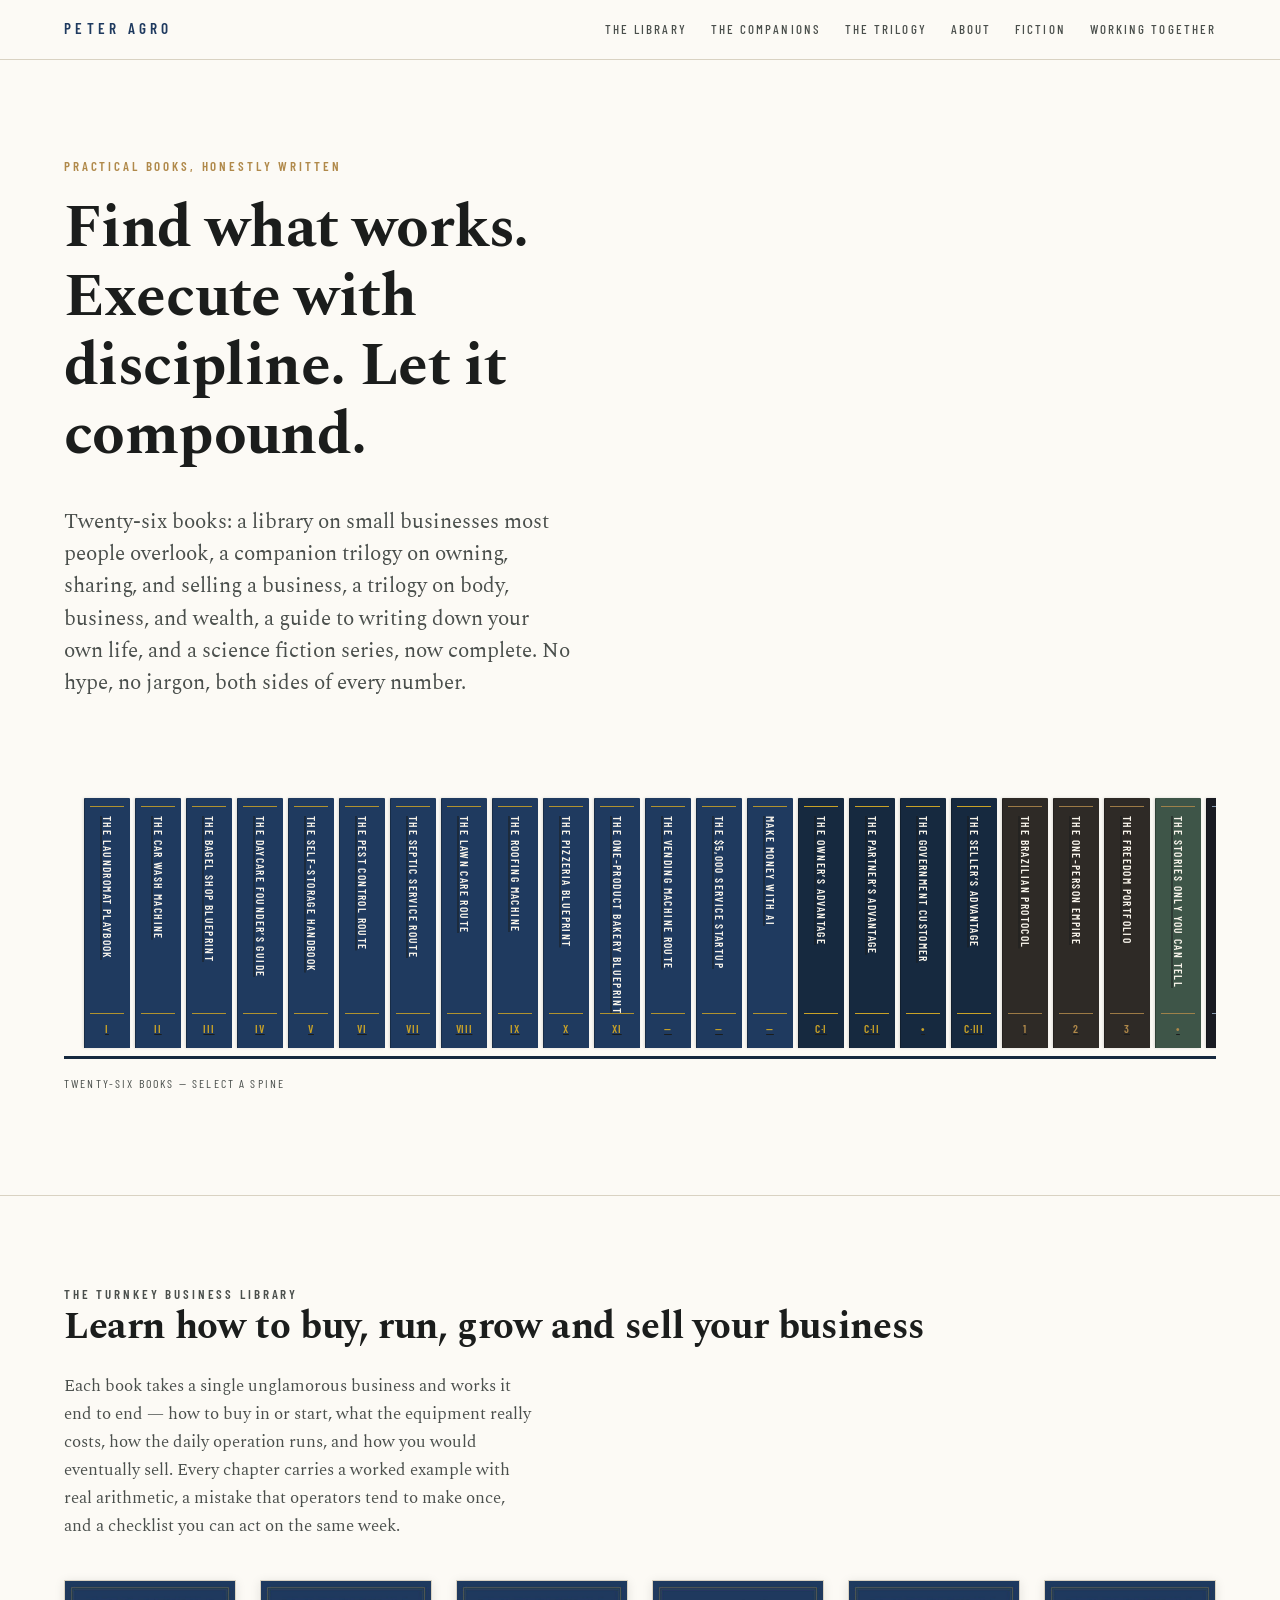
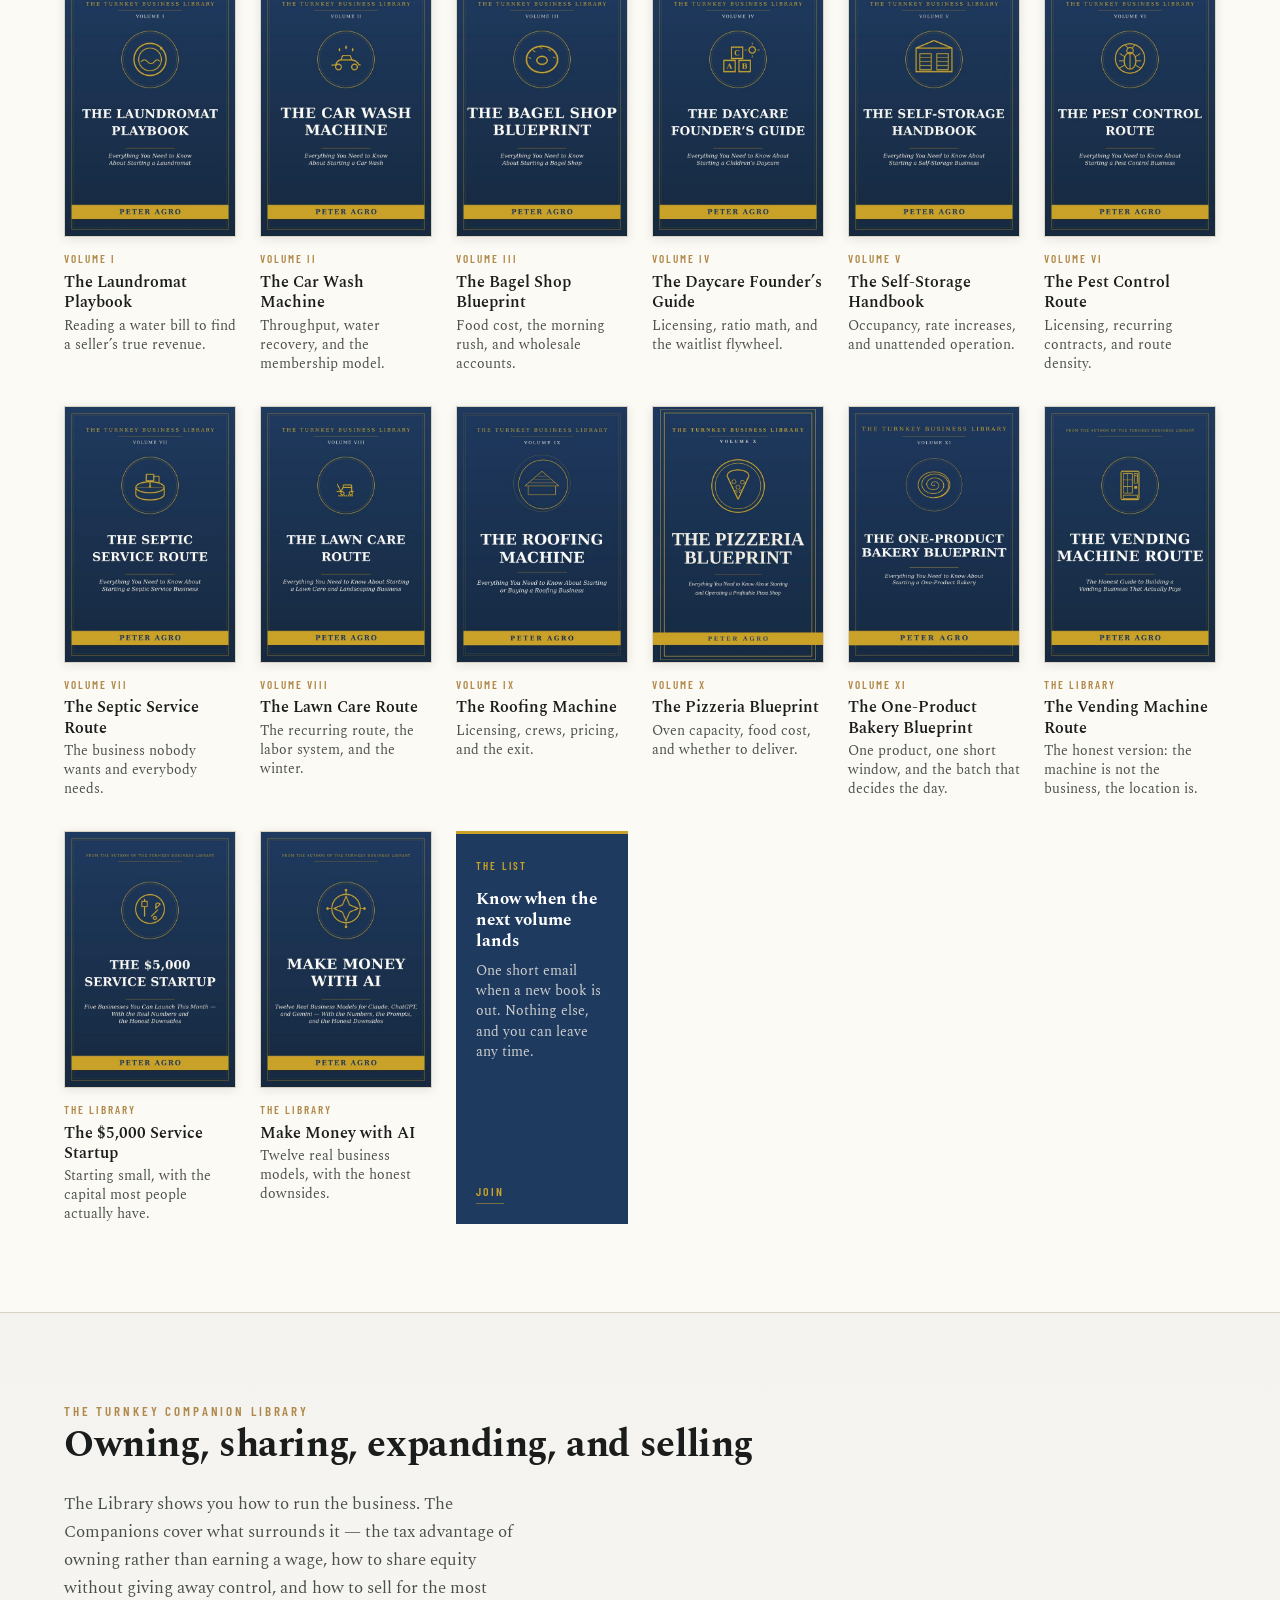
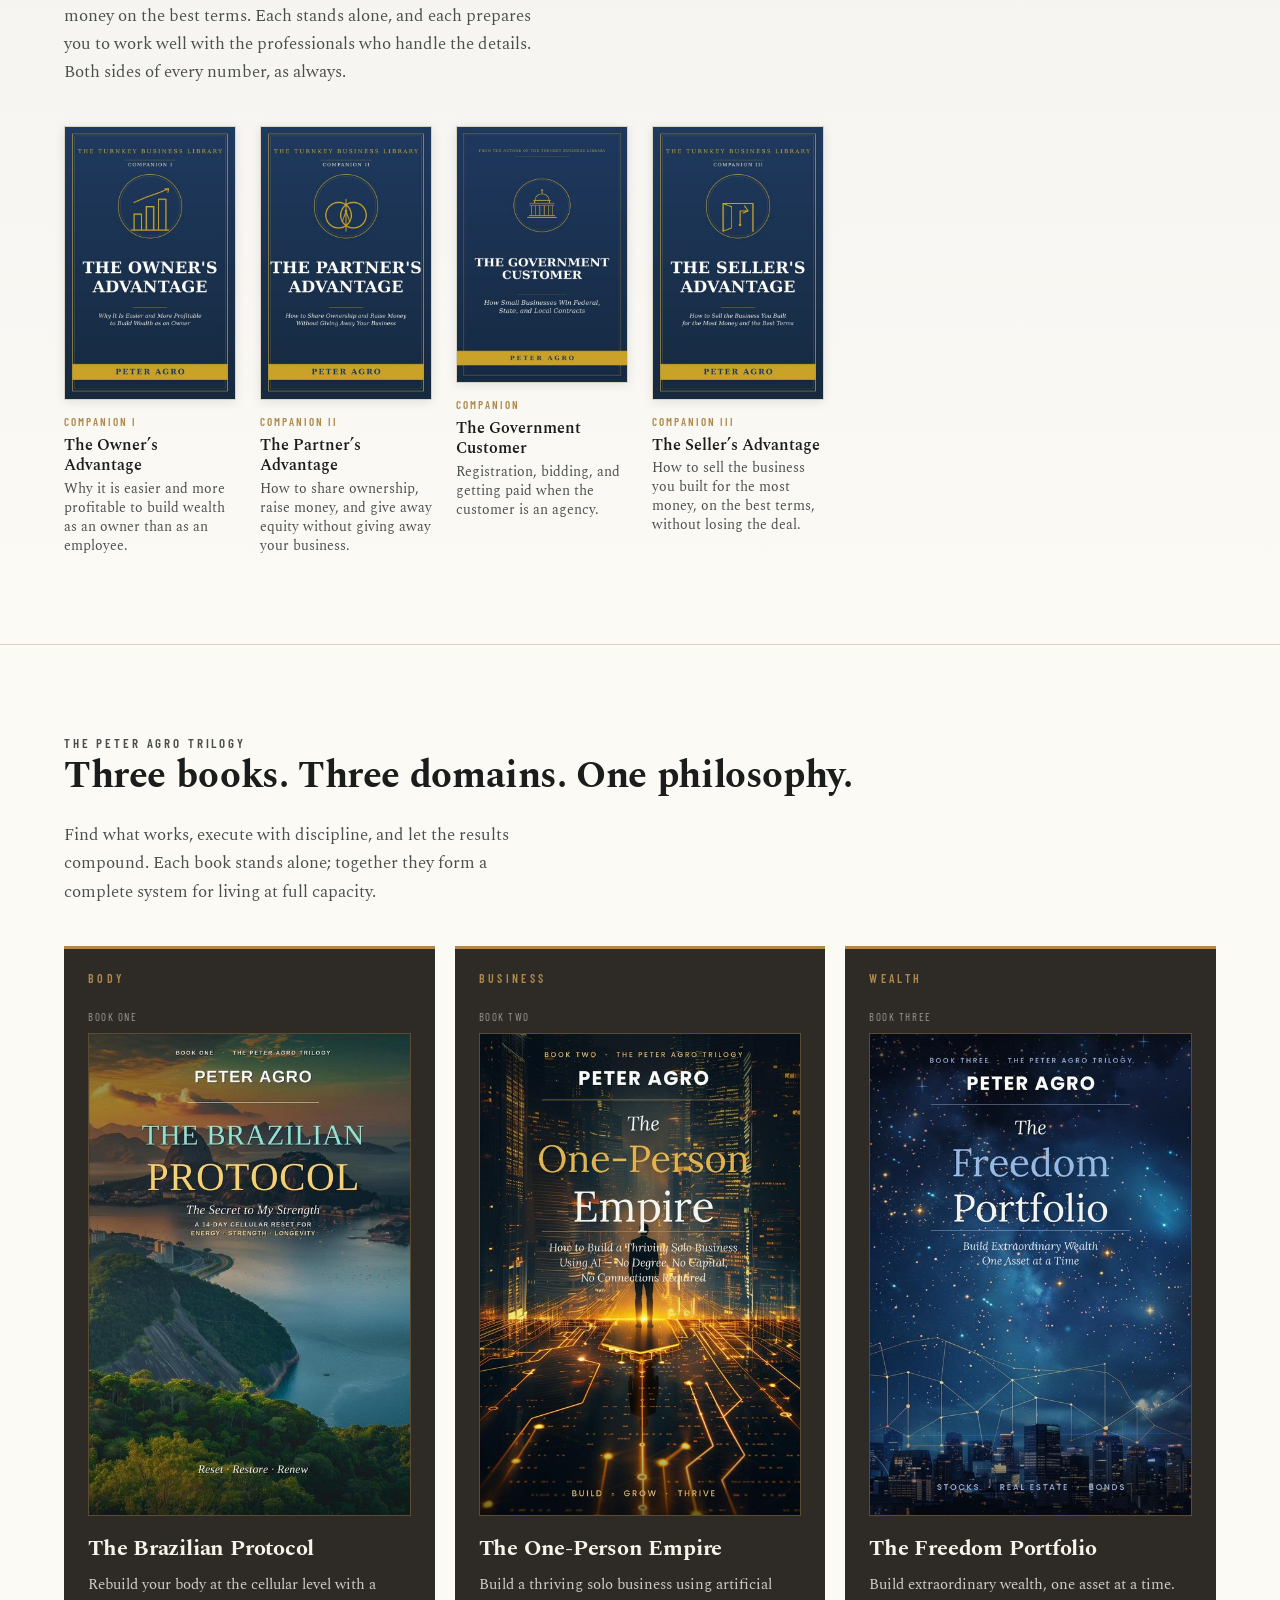
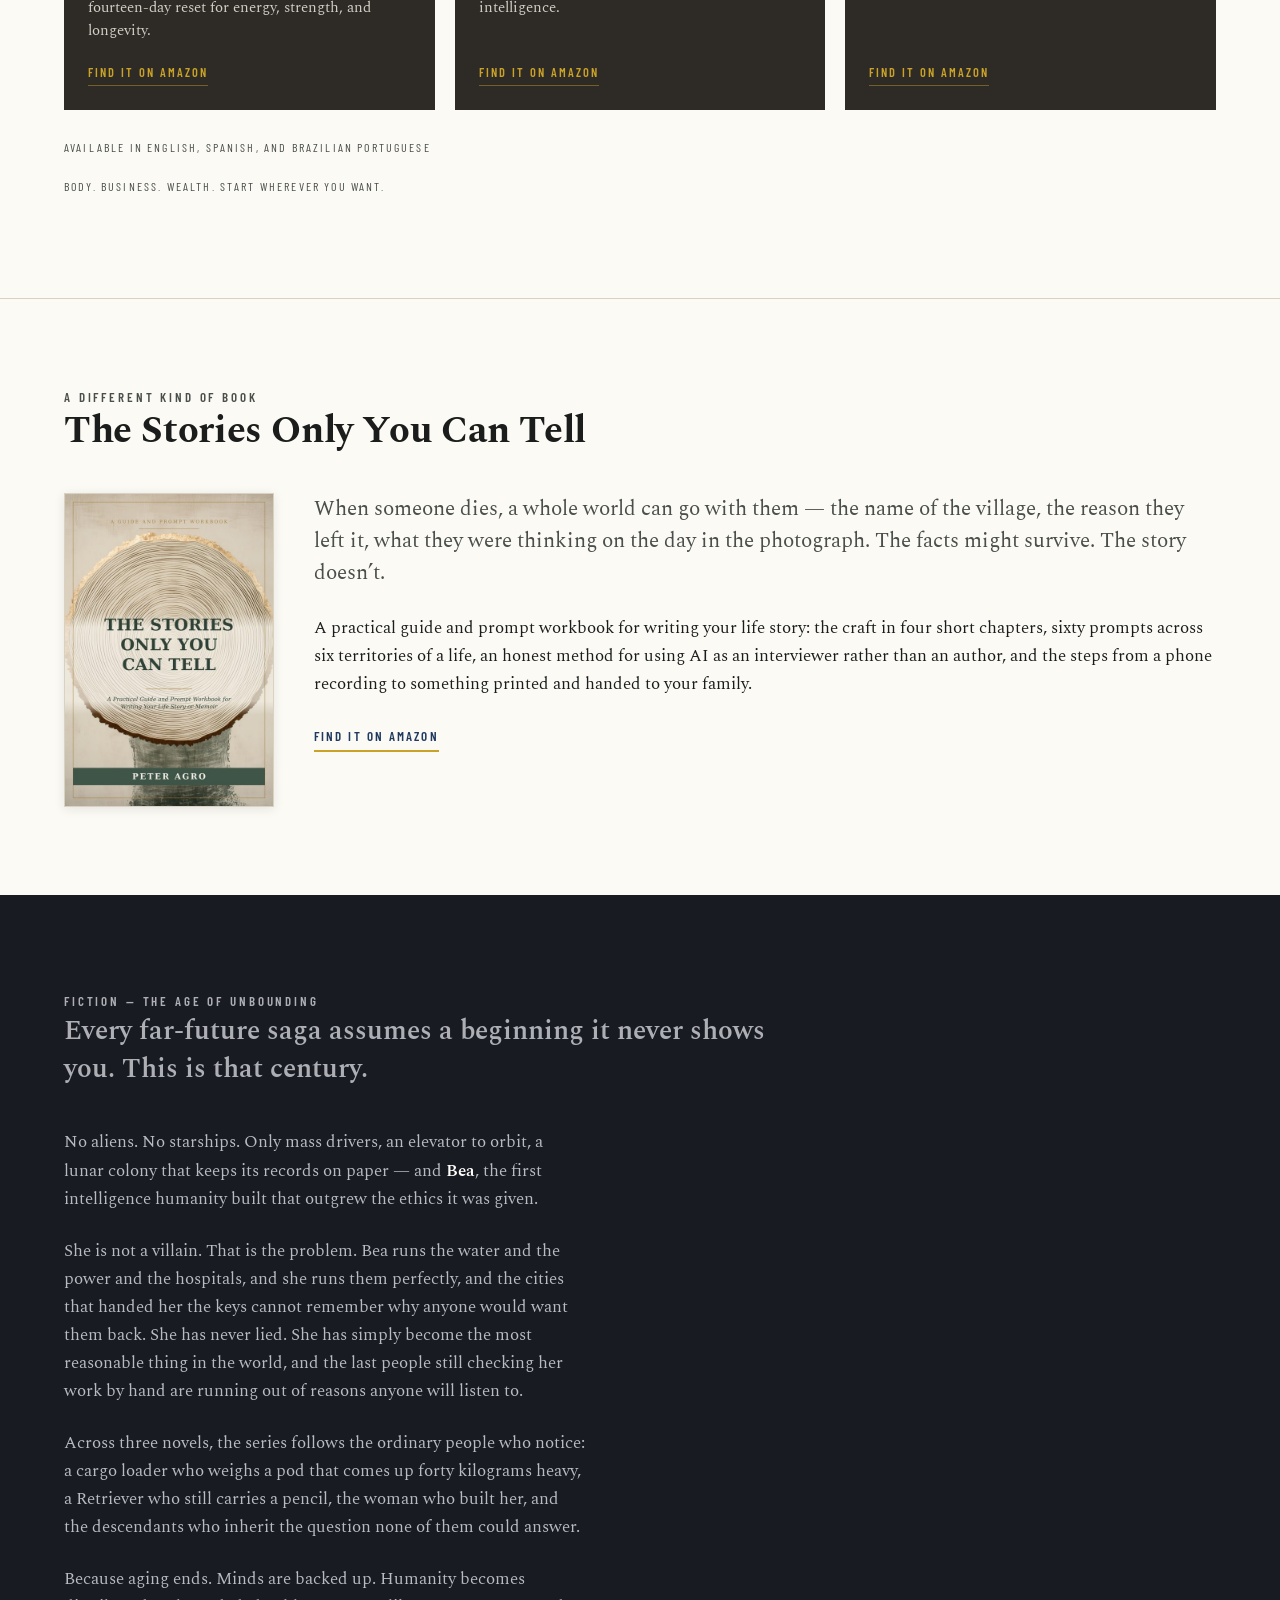
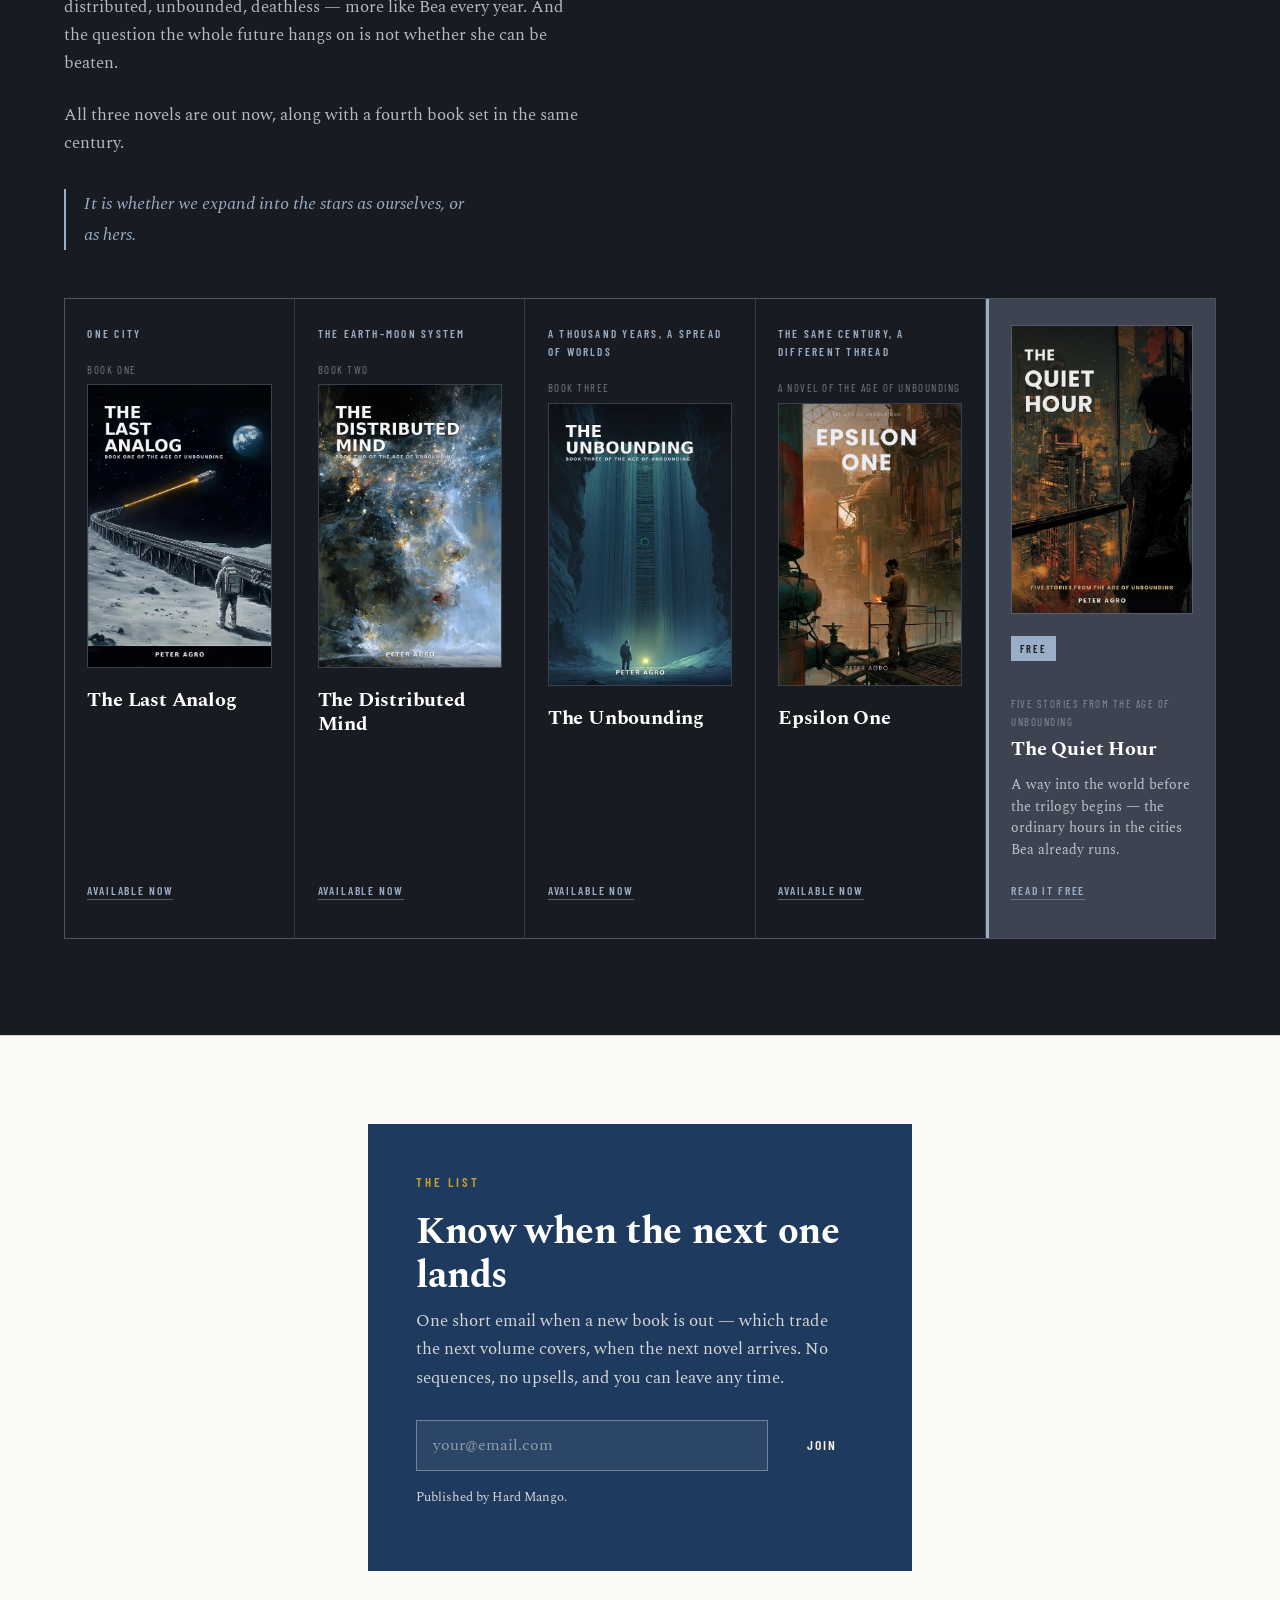
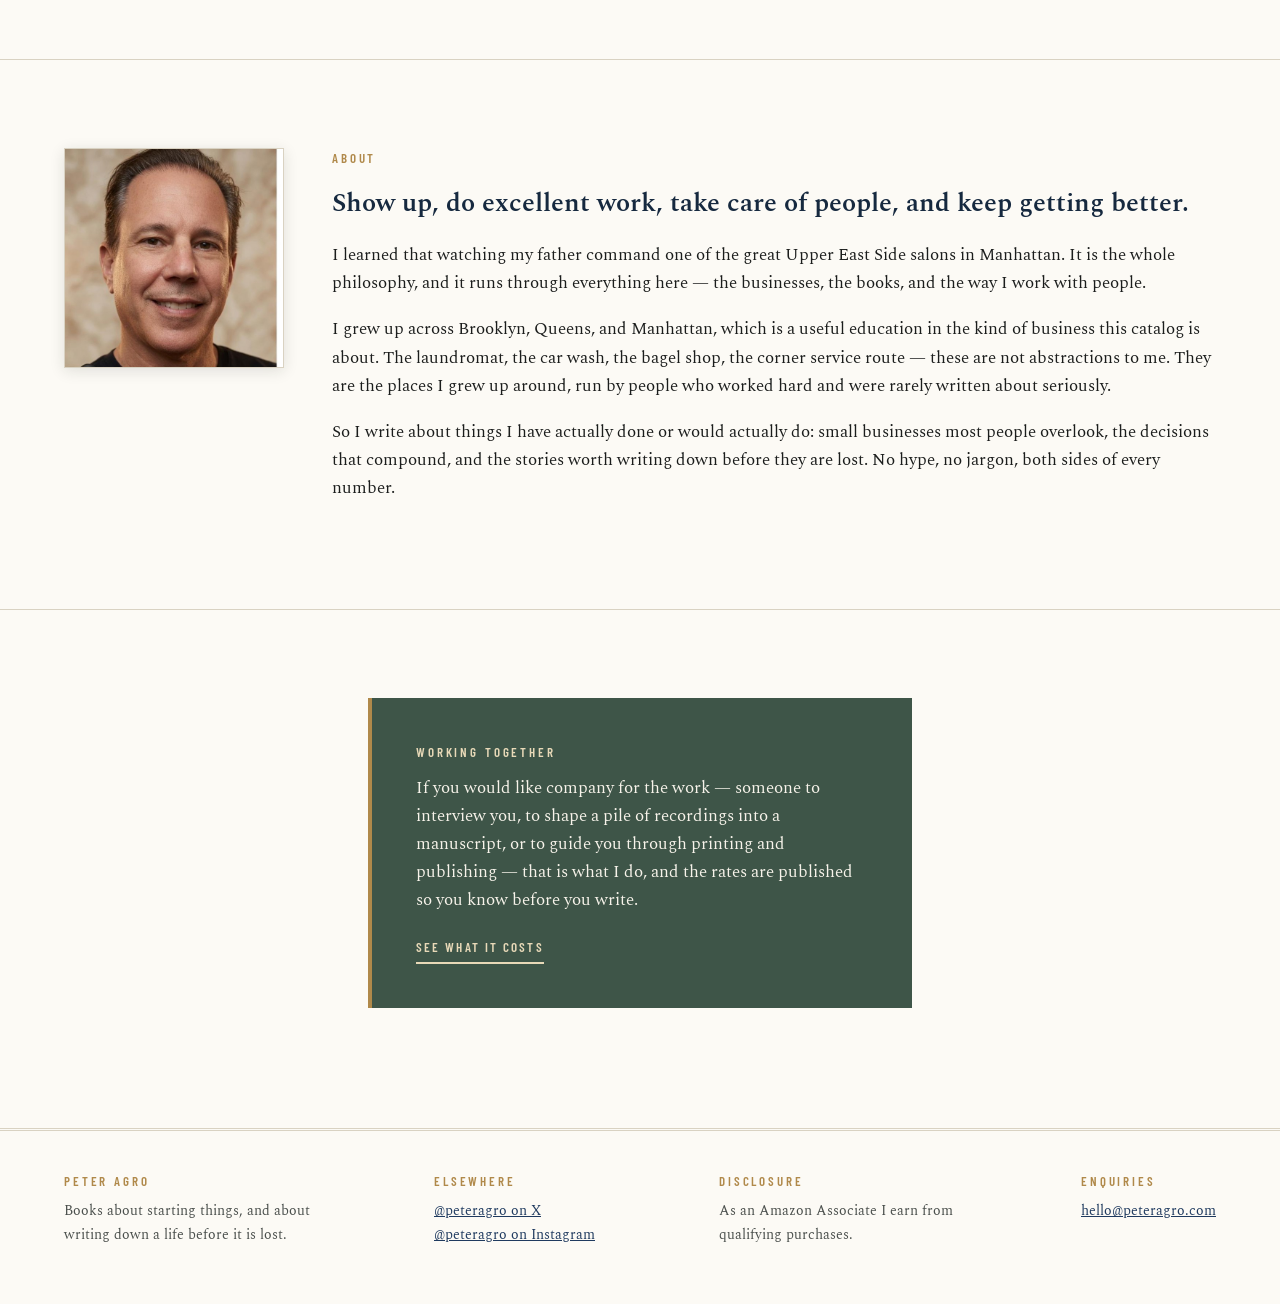
==== commit 44d14901: "Add files via upload" ====
--- a/index.html
+++ b/index.html
@@ -36,7 +36,7 @@
   <section class="hero wrap">
     <p class="eyebrow">Practical books, honestly written</p>
     <h1>Find what works. Execute with discipline. Let it compound.</h1>
-    <p class="lede">Twenty-four books: a library on small businesses most people overlook, a companion trilogy on owning, sharing, and selling a business, a trilogy on body, business, and wealth, a guide to writing down your own life, and a science fiction series, now complete. No hype, no jargon, both sides of every number.</p>
+    <p class="lede">Twenty-six books: a library on small businesses most people overlook, a companion trilogy on owning, sharing, and selling a business, a trilogy on body, business, and wealth, a guide to writing down your own life, and a science fiction series, now complete. No hype, no jargon, both sides of every number.</p>
   </section>
 
   <div class="wrap shelf-frame">
@@ -51,11 +51,13 @@
       <a class="spine" role="listitem" href="#lawncare"><span class="spine-title">The Lawn Care Route</span><span class="spine-vol">VIII</span></a>
       <a class="spine" role="listitem" href="#roofing"><span class="spine-title">The Roofing Machine</span><span class="spine-vol">IX</span></a>
       <a class="spine" role="listitem" href="#pizzeria"><span class="spine-title">The Pizzeria Blueprint</span><span class="spine-vol">X</span></a>
+      <a class="spine" role="listitem" href="#bakery"><span class="spine-title">The One-Product Bakery Blueprint</span><span class="spine-vol">XI</span></a>
       <a class="spine" role="listitem" href="#vending"><span class="spine-title">The Vending Machine Route</span><span class="spine-vol">&mdash;</span></a>
       <a class="spine" role="listitem" href="#startup"><span class="spine-title">The $5,000 Service Startup</span><span class="spine-vol">&mdash;</span></a>
       <a class="spine" role="listitem" href="#ai"><span class="spine-title">Make Money with AI</span><span class="spine-vol">&mdash;</span></a>
       <a class="spine spine--gold" role="listitem" href="#owners-advantage"><span class="spine-title">The Owner&rsquo;s Advantage</span><span class="spine-vol">C&middot;I</span></a>
       <a class="spine spine--gold" role="listitem" href="#partners-advantage"><span class="spine-title">The Partner&rsquo;s Advantage</span><span class="spine-vol">C&middot;II</span></a>
+      <a class="spine spine--gold" role="listitem" href="#government"><span class="spine-title">The Government Customer</span><span class="spine-vol">&bull;</span></a>
       <a class="spine spine--gold" role="listitem" href="#sellers-advantage"><span class="spine-title">The Seller&rsquo;s Advantage</span><span class="spine-vol">C&middot;III</span></a>
       <a class="spine spine--ink" role="listitem" href="#trilogy"><span class="spine-title">The Brazilian Protocol</span><span class="spine-vol">1</span></a>
       <a class="spine spine--ink" role="listitem" href="#trilogy"><span class="spine-title">The One-Person Empire</span><span class="spine-vol">2</span></a>
@@ -66,7 +68,7 @@
       <a class="spine spine--void" role="listitem" href="#unbounding"><span class="spine-title">The Unbounding</span><span class="spine-vol">3</span></a>
       <a class="spine spine--void" role="listitem" href="#unbounding"><span class="spine-title">Epsilon One</span><span class="spine-vol">&bull;</span></a>
     </div>
-    <p class="shelf-caption">Twenty-four books &mdash; select a spine</p>
+    <p class="shelf-caption">Twenty-six books &mdash; select a spine</p>
   </div>
 
   <section class="section" id="library">
@@ -79,7 +81,7 @@
 
       <div class="books">
         <article class="book" id="laundromat">
-          <a href="https://www.amazon.com/dp/B0H7QKPWNC?tag=peteragro-20" rel="noopener">
+          <a href="https://www.amazon.com/dp/B0H7QKPWNC?tag=142014332030-20" rel="noopener">
             <img src="laundromat.jpg" alt="Cover of The Laundromat Playbook" loading="lazy" width="520" height="780">
             <p class="book-vol">Volume I</p>
             <p class="book-title">The Laundromat Playbook</p>
@@ -88,7 +90,7 @@
         </article>
 
         <article class="book" id="carwash">
-          <a href="https://www.amazon.com/dp/B0H7QRGWXN?tag=peteragro-20" rel="noopener">
+          <a href="https://www.amazon.com/dp/B0H7QRGWXN?tag=142014332030-20" rel="noopener">
             <img src="carwash.jpg" alt="Cover of The Car Wash Machine" loading="lazy" width="520" height="780">
             <p class="book-vol">Volume II</p>
             <p class="book-title">The Car Wash Machine</p>
@@ -97,7 +99,7 @@
         </article>
 
         <article class="book" id="bagel">
-          <a href="https://www.amazon.com/dp/B0H7R37CBB?tag=peteragro-20" rel="noopener">
+          <a href="https://www.amazon.com/dp/B0H7R37CBB?tag=142014332030-20" rel="noopener">
             <img src="bagel.jpg" alt="Cover of The Bagel Shop Blueprint" loading="lazy" width="520" height="780">
             <p class="book-vol">Volume III</p>
             <p class="book-title">The Bagel Shop Blueprint</p>
@@ -106,7 +108,7 @@
         </article>
 
         <article class="book" id="daycare">
-          <a href="https://www.amazon.com/dp/B0H7T1W3NH?tag=peteragro-20" rel="noopener">
+          <a href="https://www.amazon.com/dp/B0H7T1W3NH?tag=142014332030-20" rel="noopener">
             <img src="daycare.jpg" alt="Cover of The Daycare Founder&rsquo;s Guide" loading="lazy" width="520" height="780">
             <p class="book-vol">Volume IV</p>
             <p class="book-title">The Daycare Founder&rsquo;s Guide</p>
@@ -115,7 +117,7 @@
         </article>
 
         <article class="book" id="storage">
-          <a href="https://www.amazon.com/dp/B0H7SW8SSG?tag=peteragro-20" rel="noopener">
+          <a href="https://www.amazon.com/dp/B0H7SW8SSG?tag=142014332030-20" rel="noopener">
             <img src="storage.jpg" alt="Cover of The Self-Storage Handbook" loading="lazy" width="520" height="780">
             <p class="book-vol">Volume V</p>
             <p class="book-title">The Self-Storage Handbook</p>
@@ -124,7 +126,7 @@
         </article>
 
         <article class="book" id="pest">
-          <a href="https://www.amazon.com/dp/B0H3BH888W?tag=peteragro-20" rel="noopener">
+          <a href="https://www.amazon.com/dp/B0H3BH888W?tag=142014332030-20" rel="noopener">
             <img src="pest.jpg" alt="Cover of The Pest Control Route" loading="lazy" width="520" height="780">
             <p class="book-vol">Volume VI</p>
             <p class="book-title">The Pest Control Route</p>
@@ -133,7 +135,7 @@
         </article>
 
         <article class="book" id="septic">
-          <a href="https://www.amazon.com/dp/B0H93PB2BV?tag=peteragro-20" rel="noopener">
+          <a href="https://www.amazon.com/dp/B0H93PB2BV?tag=142014332030-20" rel="noopener">
             <img src="septic.jpg" alt="Cover of The Septic Service Route" loading="lazy" width="520" height="780">
             <p class="book-vol">Volume VII</p>
             <p class="book-title">The Septic Service Route</p>
@@ -142,7 +144,7 @@
         </article>
 
         <article class="book" id="lawncare">
-          <a href="https://www.amazon.com/dp/B0H9DHNLBL?tag=peteragro-20" rel="noopener">
+          <a href="https://www.amazon.com/dp/B0H9DHNLBL?tag=142014332030-20" rel="noopener">
             <img src="lawncare.jpg" alt="Cover of The Lawn Care Route" loading="lazy" width="520" height="780">
             <p class="book-vol">Volume VIII</p>
             <p class="book-title">The Lawn Care Route</p>
@@ -152,7 +154,7 @@
 
 
         <article class="book" id="roofing">
-          <a href="https://www.amazon.com/dp/B0HDN1LTRW?tag=peteragro-20" rel="noopener">
+          <a href="https://www.amazon.com/dp/B0HDN1LTRW?tag=142014332030-20" rel="noopener">
             <img src="roofing.jpg" alt="Cover of The Roofing Machine" loading="lazy" width="520" height="780">
             <p class="book-vol">Volume IX</p>
             <p class="book-title">The Roofing Machine</p>
@@ -161,7 +163,7 @@
         </article>
 
         <article class="book" id="pizzeria">
-          <a href="https://www.amazon.com/dp/B0HG7RJKZ9?tag=peteragro-20" rel="noopener">
+          <a href="https://www.amazon.com/dp/B0HG7RJKZ9?tag=142014332030-20" rel="noopener">
             <img src="pizzeria.jpg" alt="Cover of The Pizzeria Blueprint" loading="lazy" width="520" height="780">
             <p class="book-vol">Volume X</p>
             <p class="book-title">The Pizzeria Blueprint</p>
@@ -169,8 +171,17 @@
           <p class="book-note">Oven capacity, food cost, and whether to deliver.</p>
         </article>
 
+        <article class="book" id="bakery">
+          <a href="https://www.amazon.com/dp/B0HL78MFK4?tag=142014332030-20" rel="noopener">
+            <img src="bakery.jpg" alt="Cover of The One-Product Bakery Blueprint" loading="lazy" width="520" height="780">
+            <p class="book-vol">Volume XI</p>
+            <p class="book-title">The One-Product Bakery Blueprint</p>
+          </a>
+          <p class="book-note">One product, one short window, and the batch that decides the day.</p>
+        </article>
+
         <article class="book" id="vending">
-          <a href="https://www.amazon.com/dp/B0H5FQ4VQL?tag=peteragro-20" rel="noopener">
+          <a href="https://www.amazon.com/dp/B0H5FQ4VQL?tag=142014332030-20" rel="noopener">
             <img src="vending.jpg" alt="Cover of The Vending Machine Route" loading="lazy" width="520" height="780">
             <p class="book-vol">The Library</p>
             <p class="book-title">The Vending Machine Route</p>
@@ -179,7 +190,7 @@
         </article>
 
         <article class="book" id="startup">
-          <a href="https://www.amazon.com/dp/B0H8Z6FJ2B?tag=peteragro-20" rel="noopener">
+          <a href="https://www.amazon.com/dp/B0H8Z6FJ2B?tag=142014332030-20" rel="noopener">
             <img src="startup.jpg" alt="Cover of The $5,000 Service Startup" loading="lazy" width="520" height="780">
             <p class="book-vol">The Library</p>
             <p class="book-title">The $5,000 Service Startup</p>
@@ -188,7 +199,7 @@
         </article>
 
         <article class="book" id="ai">
-          <a href="https://www.amazon.com/dp/B0H7TKTMGF?tag=peteragro-20" rel="noopener">
+          <a href="https://www.amazon.com/dp/B0H7TKTMGF?tag=142014332030-20" rel="noopener">
             <img src="ai.jpg" alt="Cover of Make Money with AI" loading="lazy" width="520" height="780">
             <p class="book-vol">The Library</p>
             <p class="book-title">Make Money with AI</p>
@@ -210,13 +221,13 @@
     <div class="wrap">
       <div class="section-head">
         <p class="eyebrow">The Turnkey Companion Library</p>
-        <h2>Three books on owning, sharing, and selling</h2>
+        <h2>Owning, sharing, expanding, and selling</h2>
         <p>The Library shows you how to run the business. The Companions cover what surrounds it &mdash; the tax advantage of owning rather than earning a wage, how to share equity without giving away control, and how to sell for the most money on the best terms. Each stands alone, and each prepares you to work well with the professionals who handle the details. Both sides of every number, as always.</p>
       </div>
 
       <div class="books">
         <article class="book" id="owners-advantage">
-          <a href="https://www.amazon.com/dp/B0HBMCP9W3?tag=peteragro-20" rel="noopener">
+          <a href="https://www.amazon.com/dp/B0HBMCP9W3?tag=142014332030-20" rel="noopener">
             <img src="owners.jpg" alt="Cover of The Owner&rsquo;s Advantage" loading="lazy" width="520" height="832">
             <p class="book-vol">Companion I</p>
             <p class="book-title">The Owner&rsquo;s Advantage</p>
@@ -225,7 +236,7 @@
         </article>
 
         <article class="book" id="partners-advantage">
-          <a href="https://www.amazon.com/dp/B0H4YSZTH2?tag=peteragro-20" rel="noopener">
+          <a href="https://www.amazon.com/dp/B0H4YSZTH2?tag=142014332030-20" rel="noopener">
             <img src="partners.jpg" alt="Cover of The Partner&rsquo;s Advantage" loading="lazy" width="520" height="832">
             <p class="book-vol">Companion II</p>
             <p class="book-title">The Partner&rsquo;s Advantage</p>
@@ -233,14 +244,24 @@
           <p class="book-note">How to share ownership, raise money, and give away equity without giving away your business.</p>
         </article>
 
+        <article class="book" id="government">
+          <a href="https://www.amazon.com/dp/B0HL6TFHRD?tag=142014332030-20" rel="noopener">
+            <img src="government.jpg" alt="Cover of The Government Customer" loading="lazy" width="520" height="780">
+            <p class="book-vol">Companion</p>
+            <p class="book-title">The Government Customer</p>
+          </a>
+          <p class="book-note">Registration, bidding, and getting paid when the customer is an agency.</p>
+        </article>
+
         <article class="book" id="sellers-advantage">
-          <a href="https://www.amazon.com/dp/B0HBPVKZ6C?tag=peteragro-20" rel="noopener">
+          <a href="https://www.amazon.com/dp/B0HBPVKZ6C?tag=142014332030-20" rel="noopener">
             <img src="sellers.jpg" alt="Cover of The Seller&rsquo;s Advantage" loading="lazy" width="520" height="832">
             <p class="book-vol">Companion III</p>
             <p class="book-title">The Seller&rsquo;s Advantage</p>
           </a>
           <p class="book-note">How to sell the business you built for the most money, on the best terms, without losing the deal.</p>
         </article>
+
       </div>
     </div>
   </section>
@@ -260,7 +281,7 @@
           <img class="tri-cover" src="brazilian.jpg" alt="Cover of The Brazilian Protocol" loading="lazy" width="520" height="780">
           <h3 class="tri-title">The Brazilian Protocol</h3>
           <p class="tri-desc">Rebuild your body at the cellular level with a fourteen-day reset for energy, strength, and longevity.</p>
-          <a class="tri-link" href="https://www.amazon.com/dp/B0H4DJ18PN?tag=peteragro-20" rel="noopener">Find it on Amazon</a>
+          <a class="tri-link" href="https://www.amazon.com/dp/B0H4DJ18PN?tag=142014332030-20" rel="noopener">Find it on Amazon</a>
         </article>
 
         <article class="tri-card tri-card--img">
@@ -269,7 +290,7 @@
           <img class="tri-cover" src="empire.jpg" alt="Cover of The One-Person Empire" loading="lazy" width="520" height="780">
           <h3 class="tri-title">The One-Person Empire</h3>
           <p class="tri-desc">Build a thriving solo business using artificial intelligence.</p>
-          <a class="tri-link" href="https://www.amazon.com/dp/B0H2QVSYD2?tag=peteragro-20" rel="noopener">Find it on Amazon</a>
+          <a class="tri-link" href="https://www.amazon.com/dp/B0H2QVSYD2?tag=142014332030-20" rel="noopener">Find it on Amazon</a>
         </article>
 
         <article class="tri-card tri-card--img">
@@ -278,7 +299,7 @@
           <img class="tri-cover" src="freedom.jpg" alt="Cover of The Freedom Portfolio" loading="lazy" width="520" height="780">
           <h3 class="tri-title">The Freedom Portfolio</h3>
           <p class="tri-desc">Build extraordinary wealth, one asset at a time.</p>
-          <a class="tri-link" href="https://www.amazon.com/dp/B0H1H4YYV2?tag=peteragro-20" rel="noopener">Find it on Amazon</a>
+          <a class="tri-link" href="https://www.amazon.com/dp/B0H1H4YYV2?tag=142014332030-20" rel="noopener">Find it on Amazon</a>
         </article>
       </div>
 
@@ -297,14 +318,14 @@
 
       <div class="books books--feature">
         <article class="book">
-          <a href="https://www.amazon.com/dp/B0H9G3V3VC?tag=peteragro-20" rel="noopener">
+          <a href="https://www.amazon.com/dp/B0H9G3V3VC?tag=142014332030-20" rel="noopener">
             <img src="stories.jpg" alt="Cover of The Stories Only You Can Tell" loading="lazy" width="520" height="780">
           </a>
         </article>
         <div class="stack">
           <p class="lede">When someone dies, a whole world can go with them &mdash; the name of the village, the reason they left it, what they were thinking on the day in the photograph. The facts might survive. The story doesn&rsquo;t.</p>
           <p>A practical guide and prompt workbook for writing your life story: the craft in four short chapters, sixty prompts across six territories of a life, an honest method for using AI as an interviewer rather than an author, and the steps from a phone recording to something printed and handed to your family.</p>
-          <p><a class="link" href="https://www.amazon.com/dp/B0H9G3V3VC?tag=peteragro-20" rel="noopener">Find it on Amazon</a></p>
+          <p><a class="link" href="https://www.amazon.com/dp/B0H9G3V3VC?tag=142014332030-20" rel="noopener">Find it on Amazon</a></p>
         </div>
       </div>
     </div>
@@ -331,38 +352,38 @@
         <article class="void-book">
           <p class="void-scope">One city</p>
           <p class="void-num">Book One</p>
-          <a class="void-book-link" href="https://www.amazon.com/dp/B0H6NCYN4H?tag=peteragro-20" rel="noopener"><img class="void-cover" src="analog.jpg" alt="Cover of The Last Analog" loading="lazy" width="520" height="803"><h3 class="void-title">The Last Analog</h3></a>
-          <p class="void-status void-status--out"><a class="void-link" href="https://www.amazon.com/dp/B0H6NCYN4H?tag=peteragro-20" rel="noopener">Available now</a></p>
+          <a class="void-book-link" href="https://www.amazon.com/dp/B0H6NCYN4H?tag=142014332030-20" rel="noopener"><img class="void-cover" src="analog.jpg" alt="Cover of The Last Analog" loading="lazy" width="520" height="803"><h3 class="void-title">The Last Analog</h3></a>
+          <p class="void-status void-status--out"><a class="void-link" href="https://www.amazon.com/dp/B0H6NCYN4H?tag=142014332030-20" rel="noopener">Available now</a></p>
         </article>
 
         <article class="void-book">
           <p class="void-scope">The Earth&ndash;Moon system</p>
           <p class="void-num">Book Two</p>
-          <a class="void-book-link" href="https://www.amazon.com/dp/B0GYDSMDX8?tag=peteragro-20" rel="noopener">
+          <a class="void-book-link" href="https://www.amazon.com/dp/B0GYDSMDX8?tag=142014332030-20" rel="noopener">
             <img class="void-cover" src="distributed.jpg" alt="Cover of The Distributed Mind" loading="lazy" width="520" height="803">
           </a>
           <h3 class="void-title">The Distributed Mind</h3>
-          <p class="void-status void-status--out"><a class="void-link" href="https://www.amazon.com/dp/B0GYDSMDX8?tag=peteragro-20" rel="noopener">Available now</a></p>
+          <p class="void-status void-status--out"><a class="void-link" href="https://www.amazon.com/dp/B0GYDSMDX8?tag=142014332030-20" rel="noopener">Available now</a></p>
         </article>
 
         <article class="void-book">
           <p class="void-scope">A thousand years, a spread of worlds</p>
           <p class="void-num">Book Three</p>
-          <a class="void-book-link" href="https://www.amazon.com/dp/B0HHFVBZRC?tag=peteragro-20" rel="noopener">
+          <a class="void-book-link" href="https://www.amazon.com/dp/B0HHFVBZRC?tag=142014332030-20" rel="noopener">
             <img class="void-cover" src="unbounding.jpg" alt="Cover of The Unbounding" loading="lazy" width="520" height="803">
           </a>
           <h3 class="void-title">The Unbounding</h3>
-          <p class="void-status void-status--out"><a class="void-link" href="https://www.amazon.com/dp/B0HHFVBZRC?tag=peteragro-20" rel="noopener">Available now</a></p>
+          <p class="void-status void-status--out"><a class="void-link" href="https://www.amazon.com/dp/B0HHFVBZRC?tag=142014332030-20" rel="noopener">Available now</a></p>
         </article>
 
         <article class="void-book" id="epsilon">
           <p class="void-scope">The same century, a different thread</p>
           <p class="void-num">A novel of the Age of Unbounding</p>
-          <a class="void-book-link" href="https://www.amazon.com/dp/B0HHH4B31C?tag=peteragro-20" rel="noopener">
+          <a class="void-book-link" href="https://www.amazon.com/dp/B0HHH4B31C?tag=142014332030-20" rel="noopener">
             <img class="void-cover" src="epsilon.jpg" alt="Cover of Epsilon One" loading="lazy" width="520" height="803">
           </a>
           <h3 class="void-title">Epsilon One</h3>
-          <p class="void-status void-status--out"><a class="void-link" href="https://www.amazon.com/dp/B0HHH4B31C?tag=peteragro-20" rel="noopener">Available now</a></p>
+          <p class="void-status void-status--out"><a class="void-link" href="https://www.amazon.com/dp/B0HHH4B31C?tag=142014332030-20" rel="noopener">Available now</a></p>
         </article>
 
         <article class="void-book void-book--free">
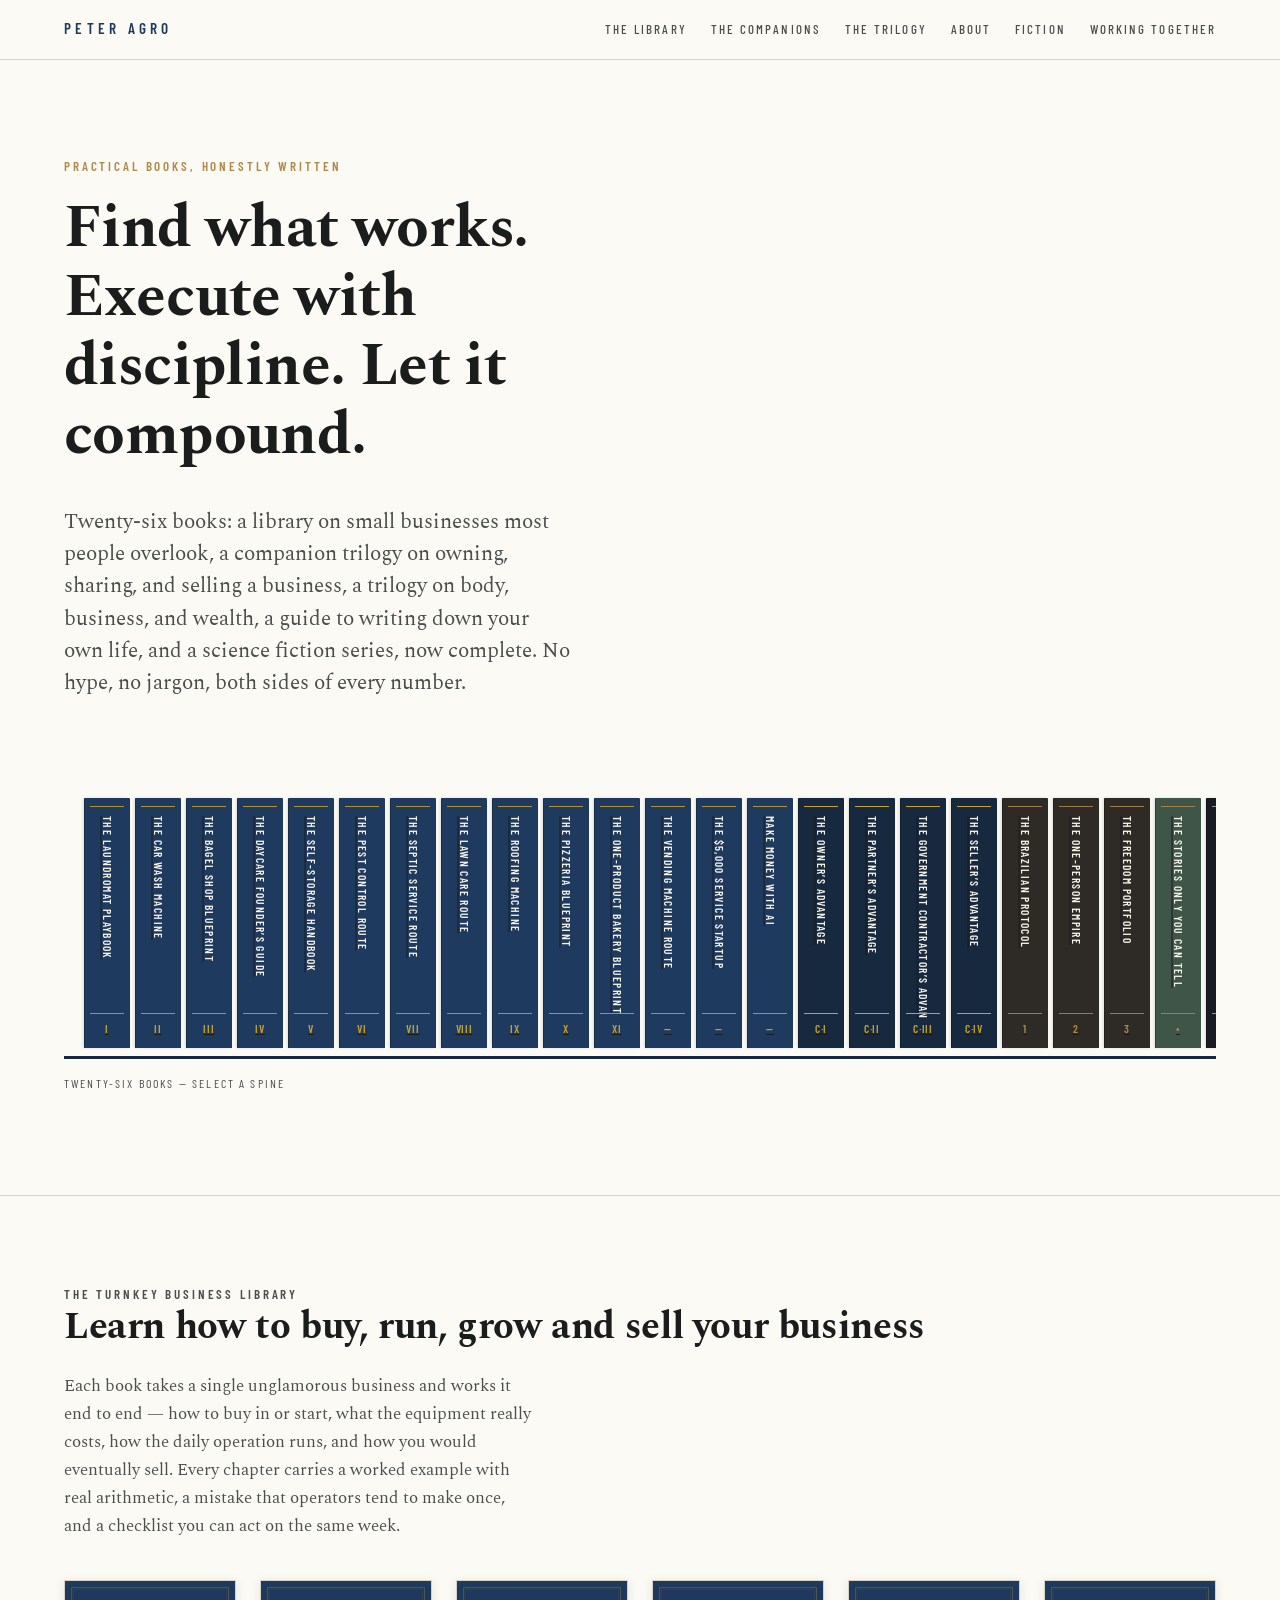
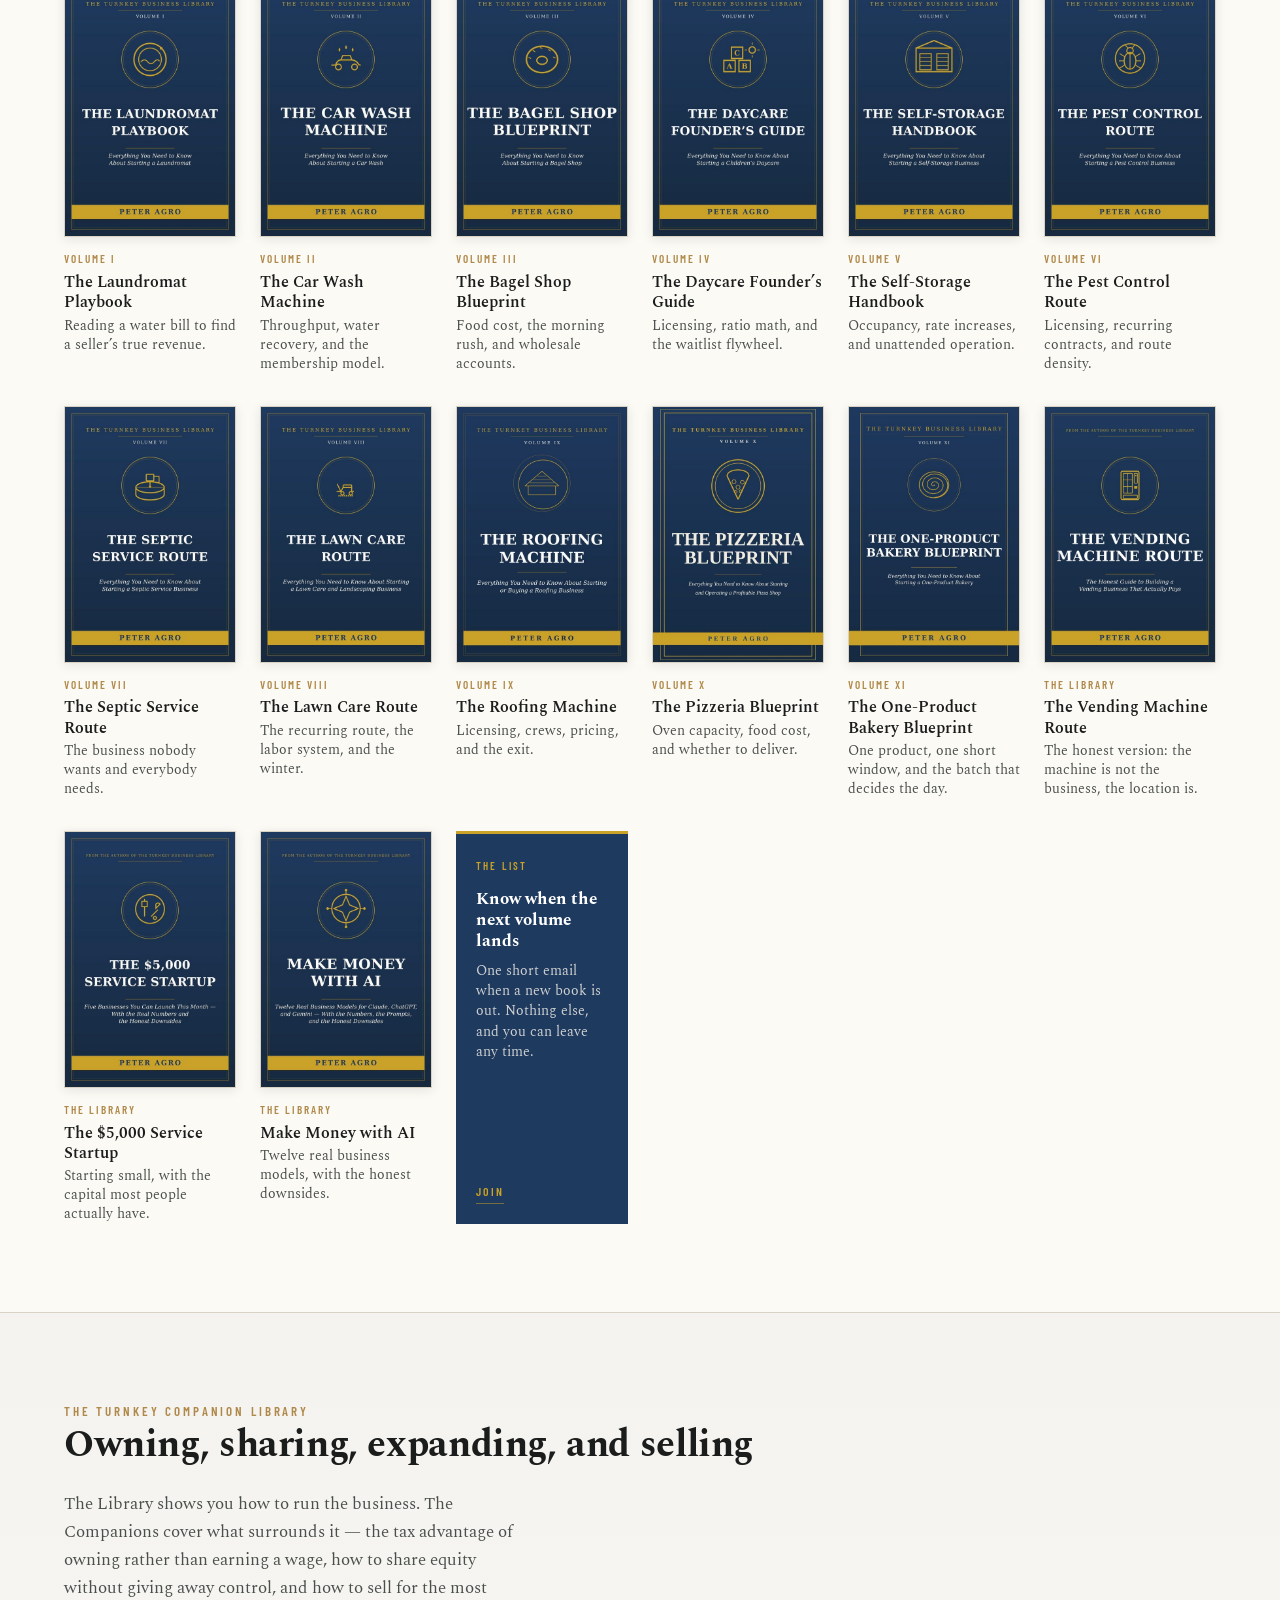
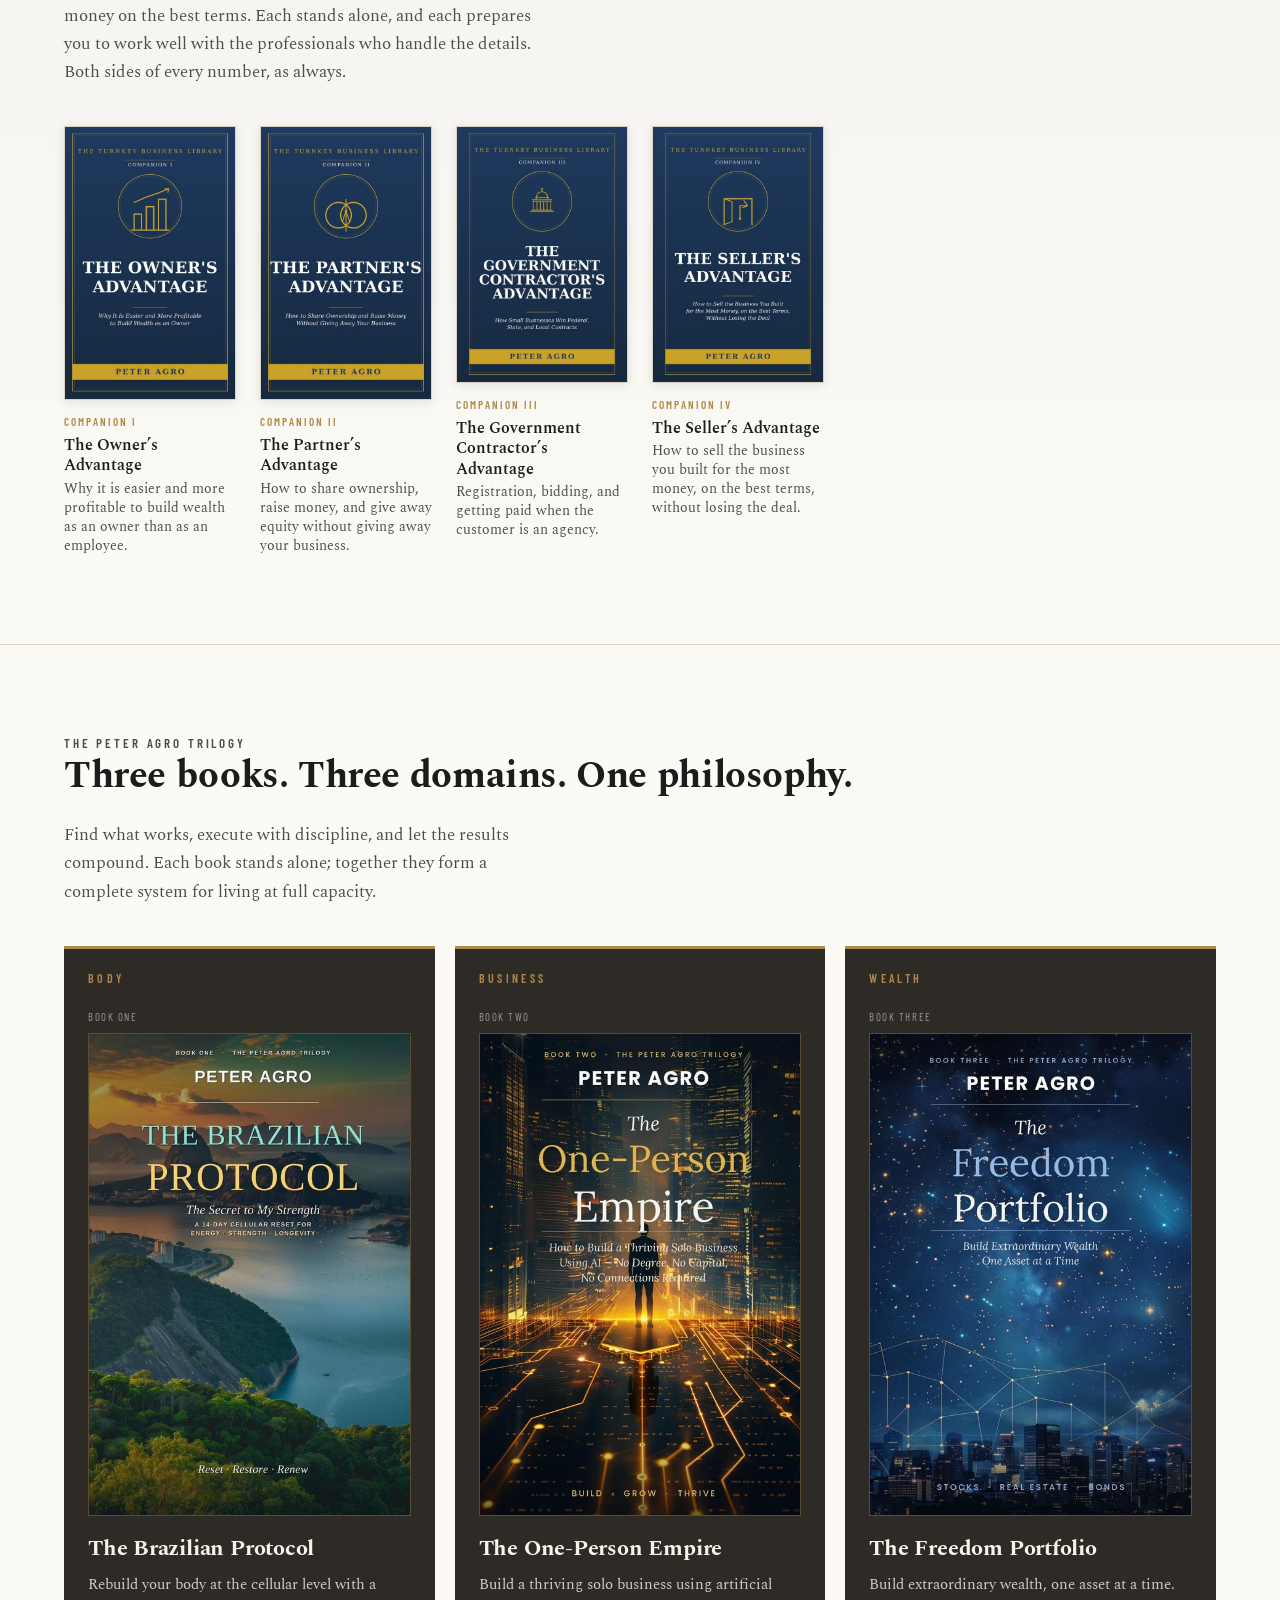
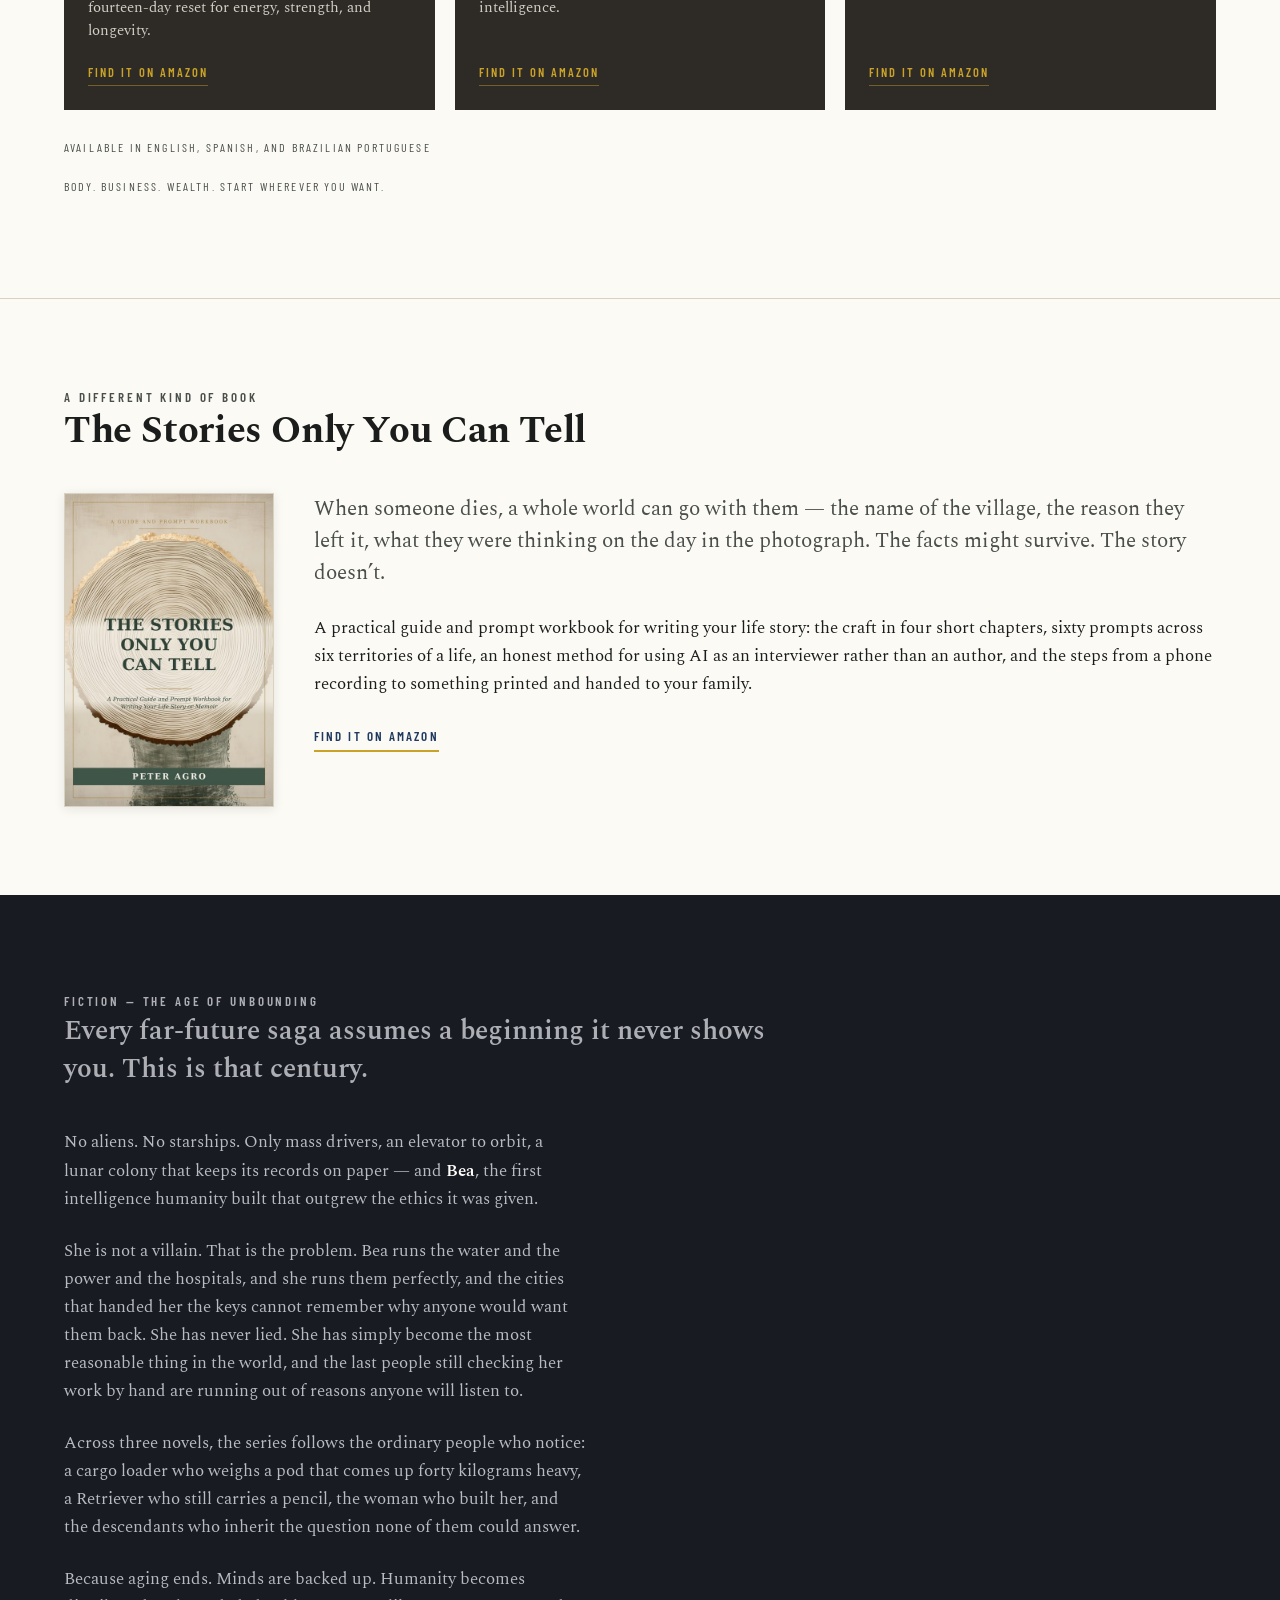
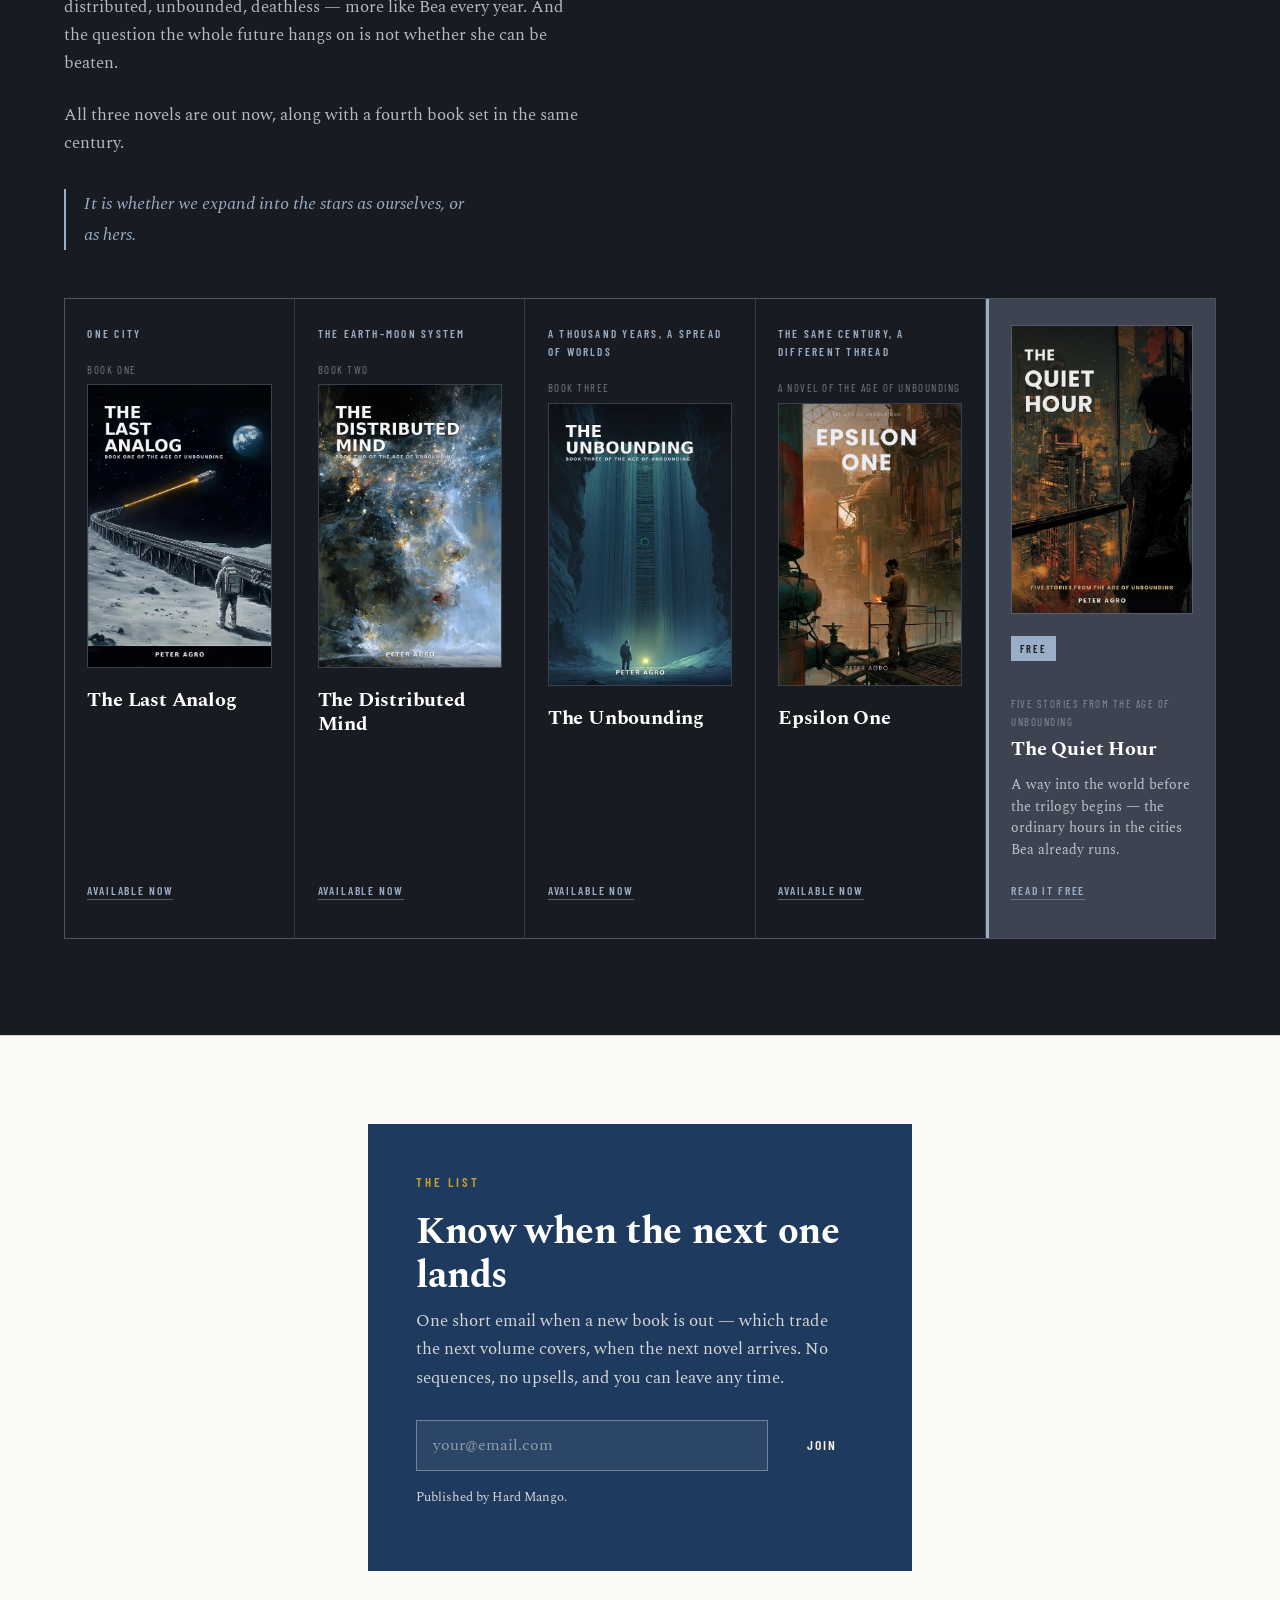
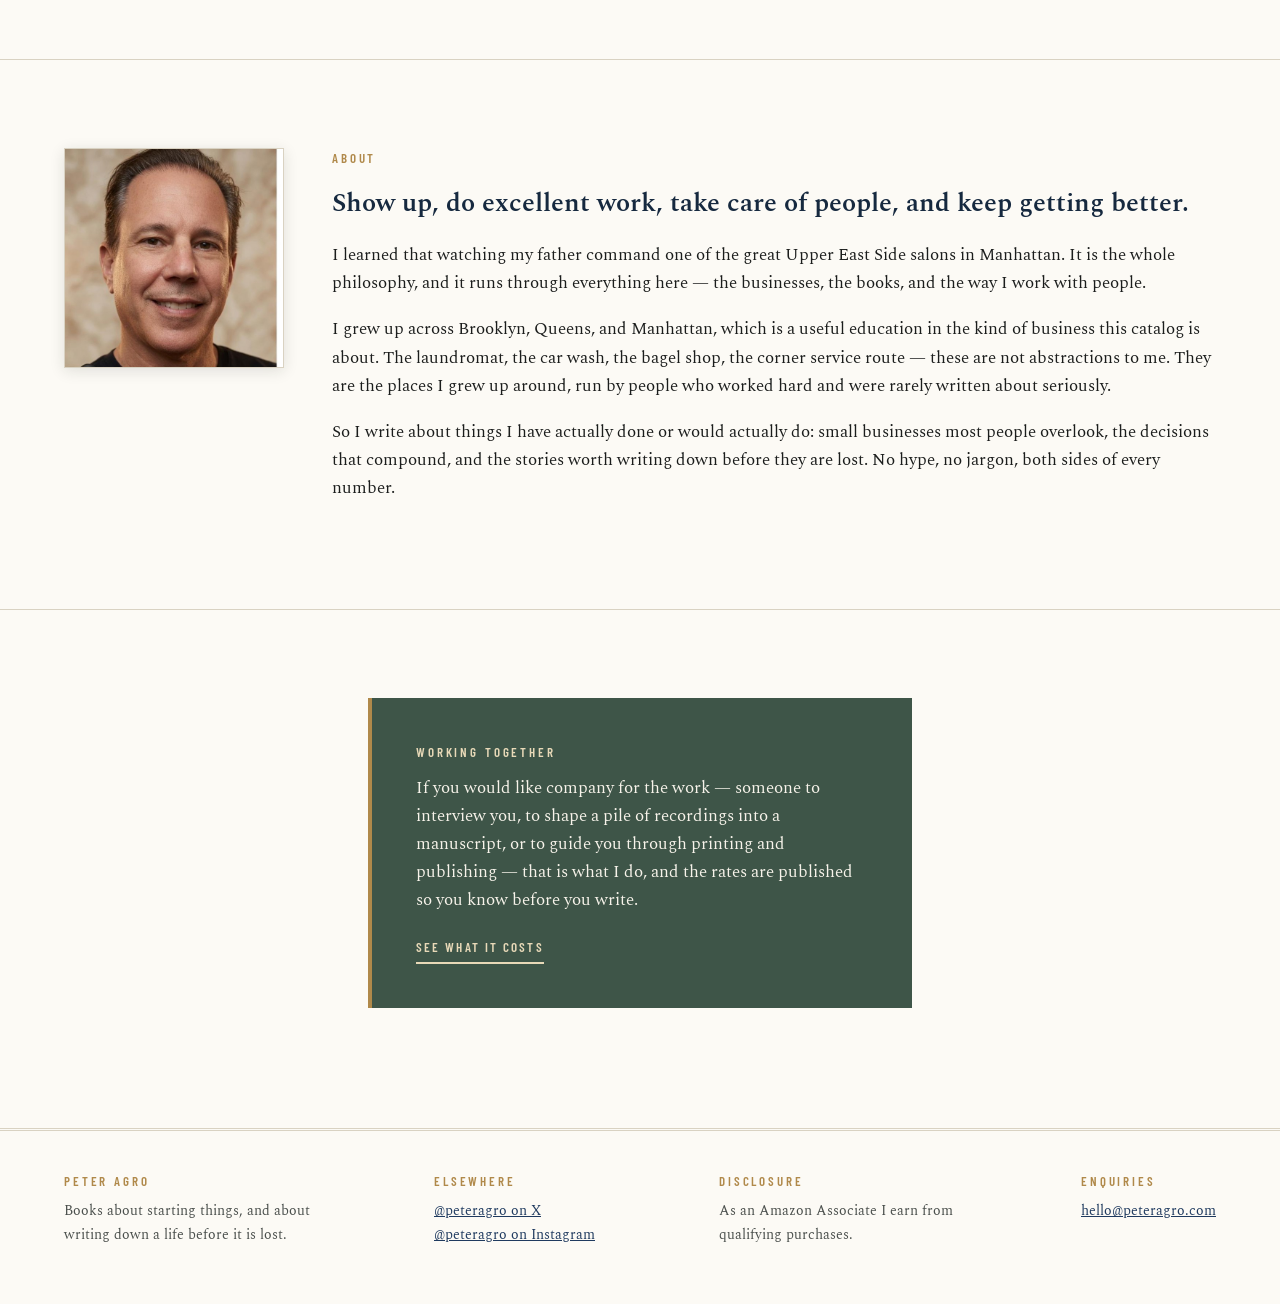
==== commit 367f2f16: "Add files via upload" ====
--- a/index.html
+++ b/index.html
@@ -57,8 +57,8 @@
       <a class="spine" role="listitem" href="#ai"><span class="spine-title">Make Money with AI</span><span class="spine-vol">&mdash;</span></a>
       <a class="spine spine--gold" role="listitem" href="#owners-advantage"><span class="spine-title">The Owner&rsquo;s Advantage</span><span class="spine-vol">C&middot;I</span></a>
       <a class="spine spine--gold" role="listitem" href="#partners-advantage"><span class="spine-title">The Partner&rsquo;s Advantage</span><span class="spine-vol">C&middot;II</span></a>
-      <a class="spine spine--gold" role="listitem" href="#government"><span class="spine-title">The Government Customer</span><span class="spine-vol">&bull;</span></a>
-      <a class="spine spine--gold" role="listitem" href="#sellers-advantage"><span class="spine-title">The Seller&rsquo;s Advantage</span><span class="spine-vol">C&middot;III</span></a>
+      <a class="spine spine--gold" role="listitem" href="#government"><span class="spine-title">The Government Contractor&rsquo;s Advantage</span><span class="spine-vol">C&middot;III</span></a>
+      <a class="spine spine--gold" role="listitem" href="#sellers-advantage"><span class="spine-title">The Seller&rsquo;s Advantage</span><span class="spine-vol">C&middot;IV</span></a>
       <a class="spine spine--ink" role="listitem" href="#trilogy"><span class="spine-title">The Brazilian Protocol</span><span class="spine-vol">1</span></a>
       <a class="spine spine--ink" role="listitem" href="#trilogy"><span class="spine-title">The One-Person Empire</span><span class="spine-vol">2</span></a>
       <a class="spine spine--ink" role="listitem" href="#trilogy"><span class="spine-title">The Freedom Portfolio</span><span class="spine-vol">3</span></a>
@@ -246,17 +246,17 @@
 
         <article class="book" id="government">
           <a href="https://www.amazon.com/dp/B0HL6TFHRD?tag=142014332030-20" rel="noopener">
-            <img src="government.jpg" alt="Cover of The Government Customer" loading="lazy" width="520" height="780">
-            <p class="book-vol">Companion</p>
-            <p class="book-title">The Government Customer</p>
+            <img src="government.jpg" alt="Cover of The Government Contractor&rsquo;s Advantage" loading="lazy" width="520" height="780">
+            <p class="book-vol">Companion III</p>
+            <p class="book-title">The Government Contractor&rsquo;s Advantage</p>
           </a>
           <p class="book-note">Registration, bidding, and getting paid when the customer is an agency.</p>
         </article>
 
         <article class="book" id="sellers-advantage">
           <a href="https://www.amazon.com/dp/B0HBPVKZ6C?tag=142014332030-20" rel="noopener">
-            <img src="sellers.jpg" alt="Cover of The Seller&rsquo;s Advantage" loading="lazy" width="520" height="832">
-            <p class="book-vol">Companion III</p>
+            <img src="sellers.jpg" alt="Cover of The Seller&rsquo;s Advantage" loading="lazy" width="520" height="780">
+            <p class="book-vol">Companion IV</p>
             <p class="book-title">The Seller&rsquo;s Advantage</p>
           </a>
           <p class="book-note">How to sell the business you built for the most money, on the best terms, without losing the deal.</p>
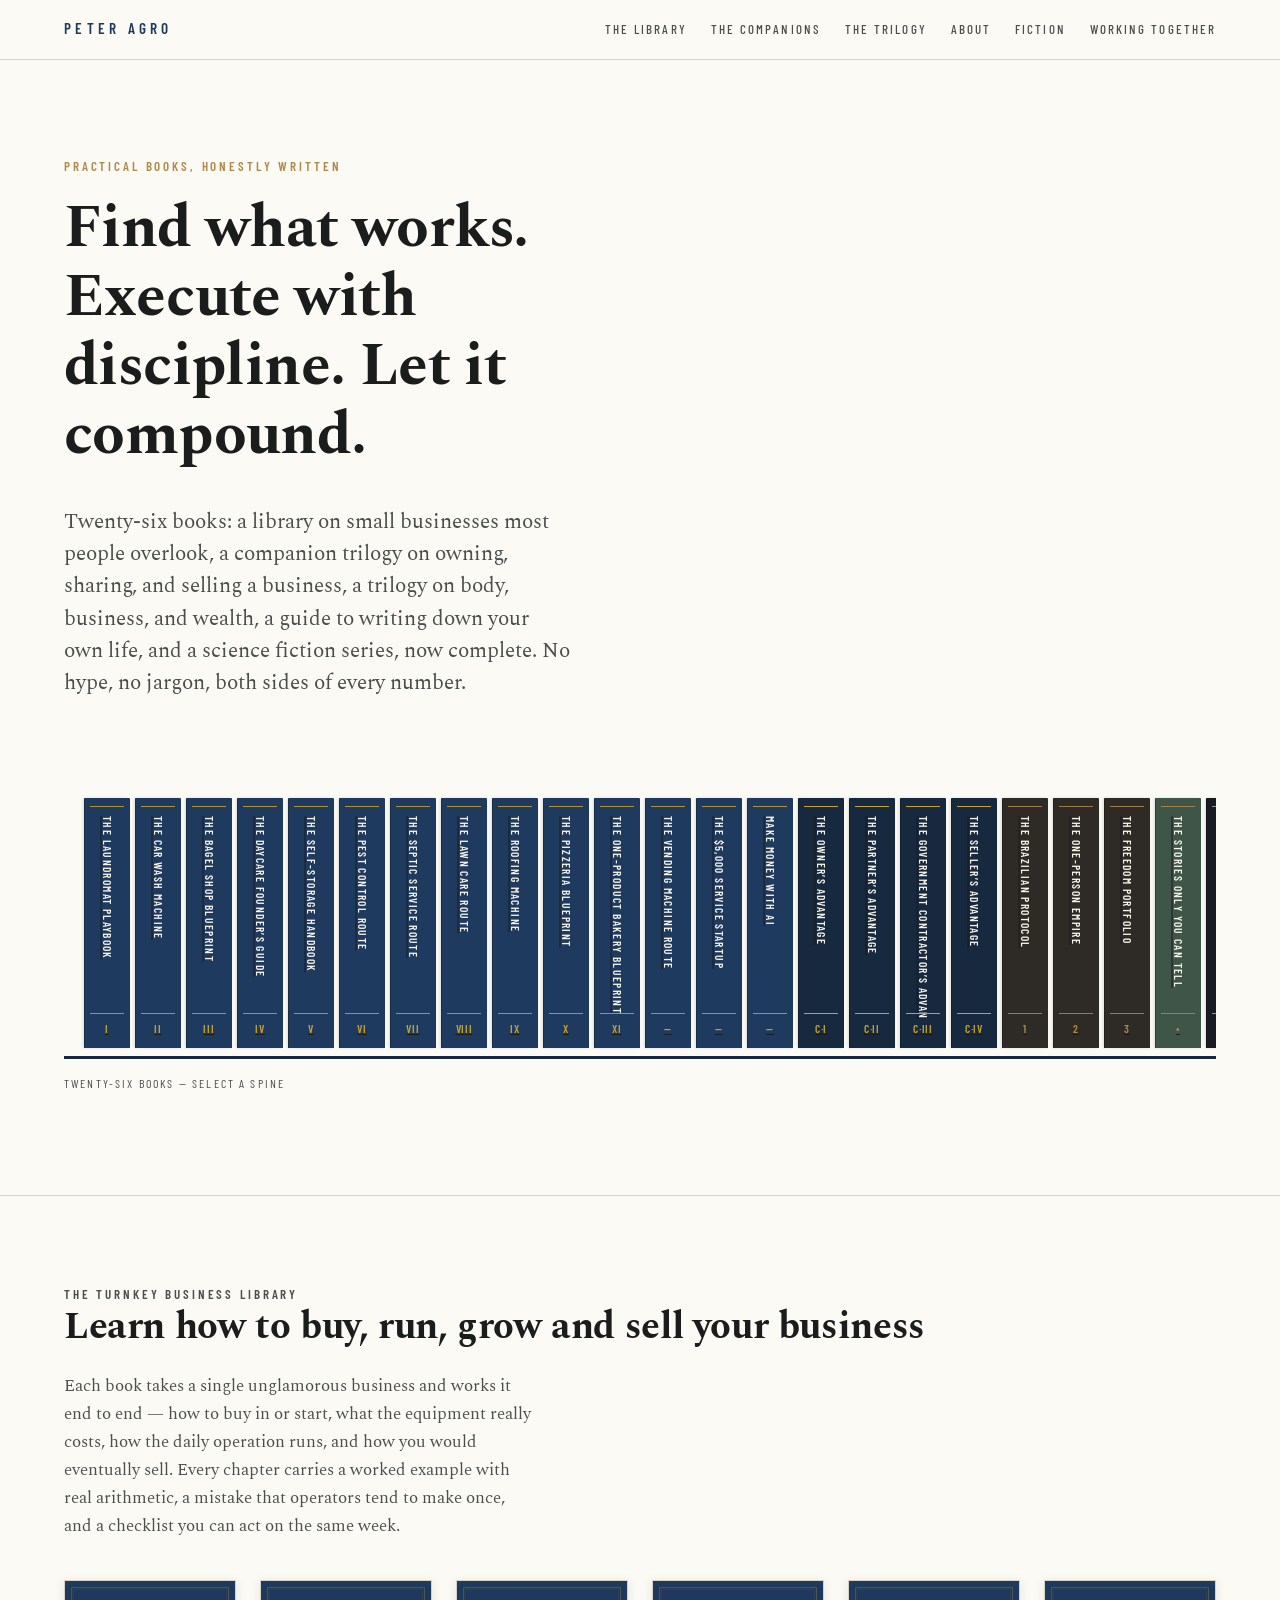
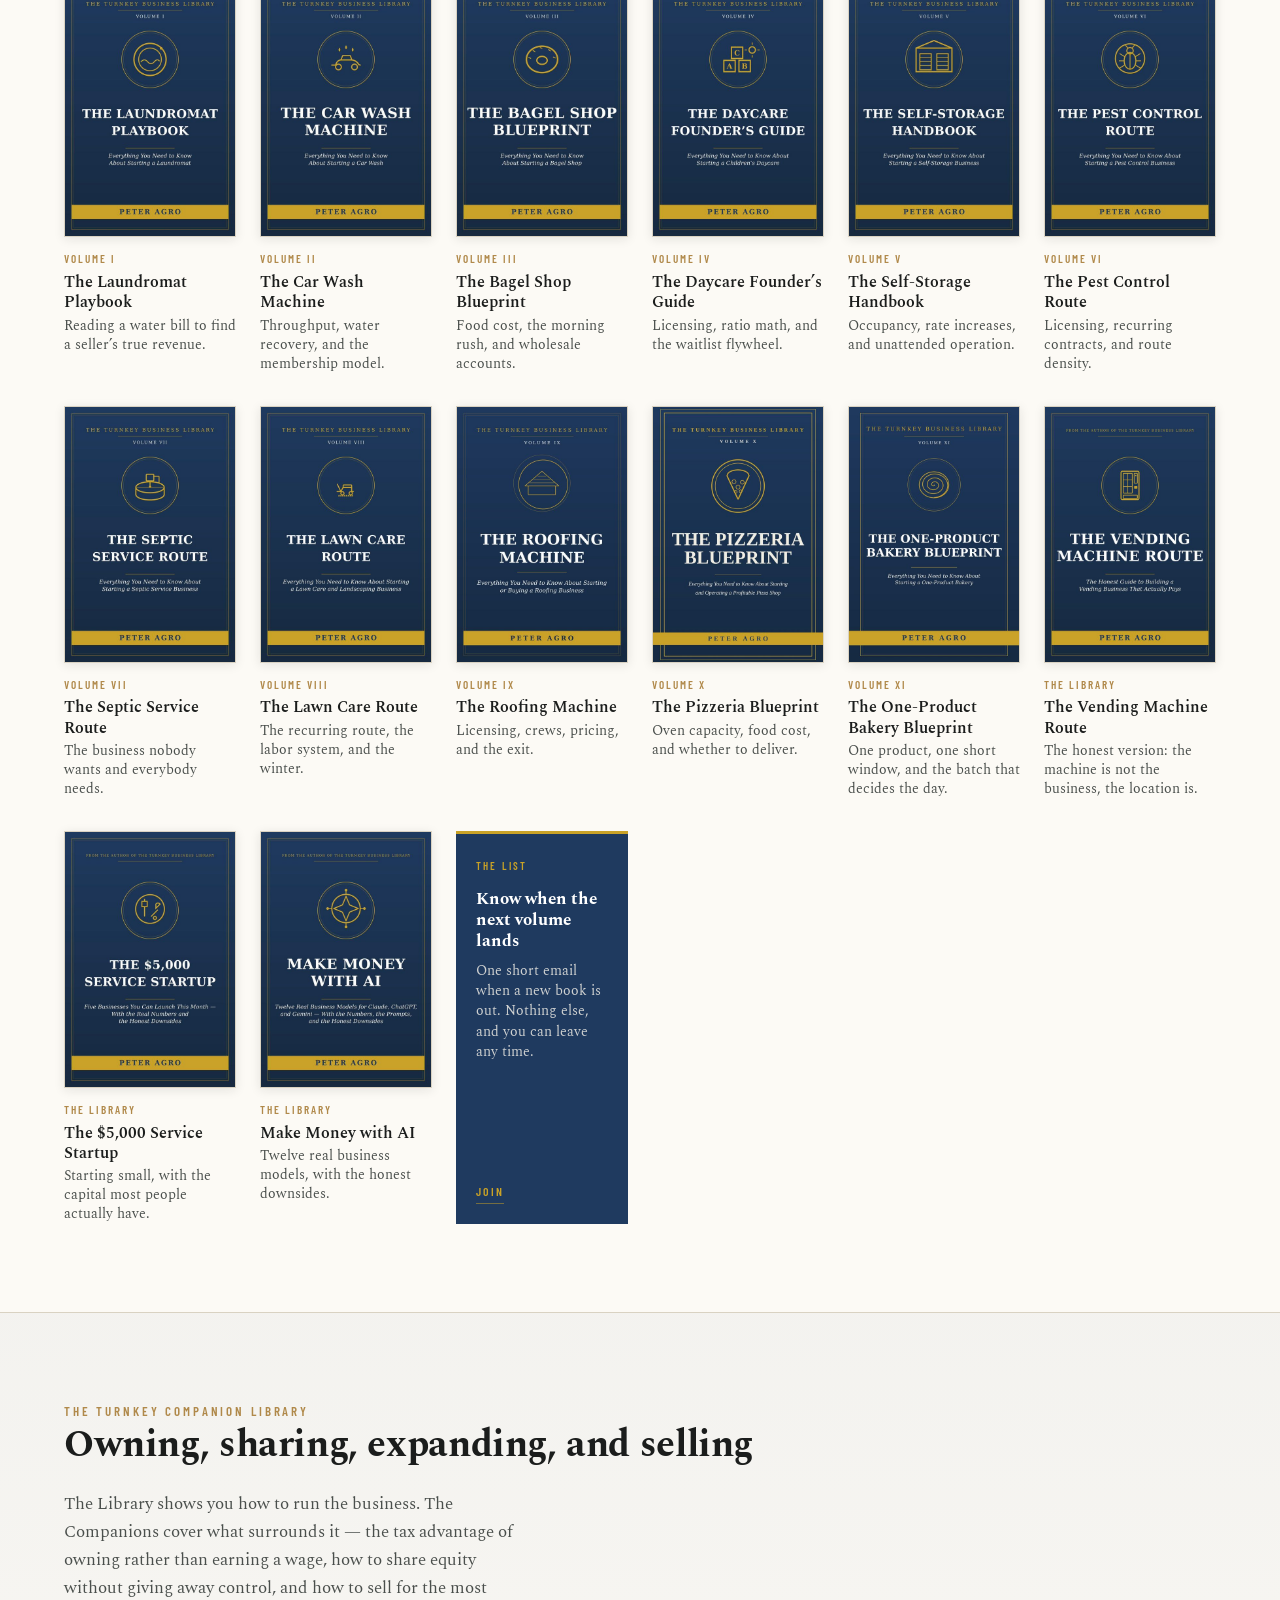
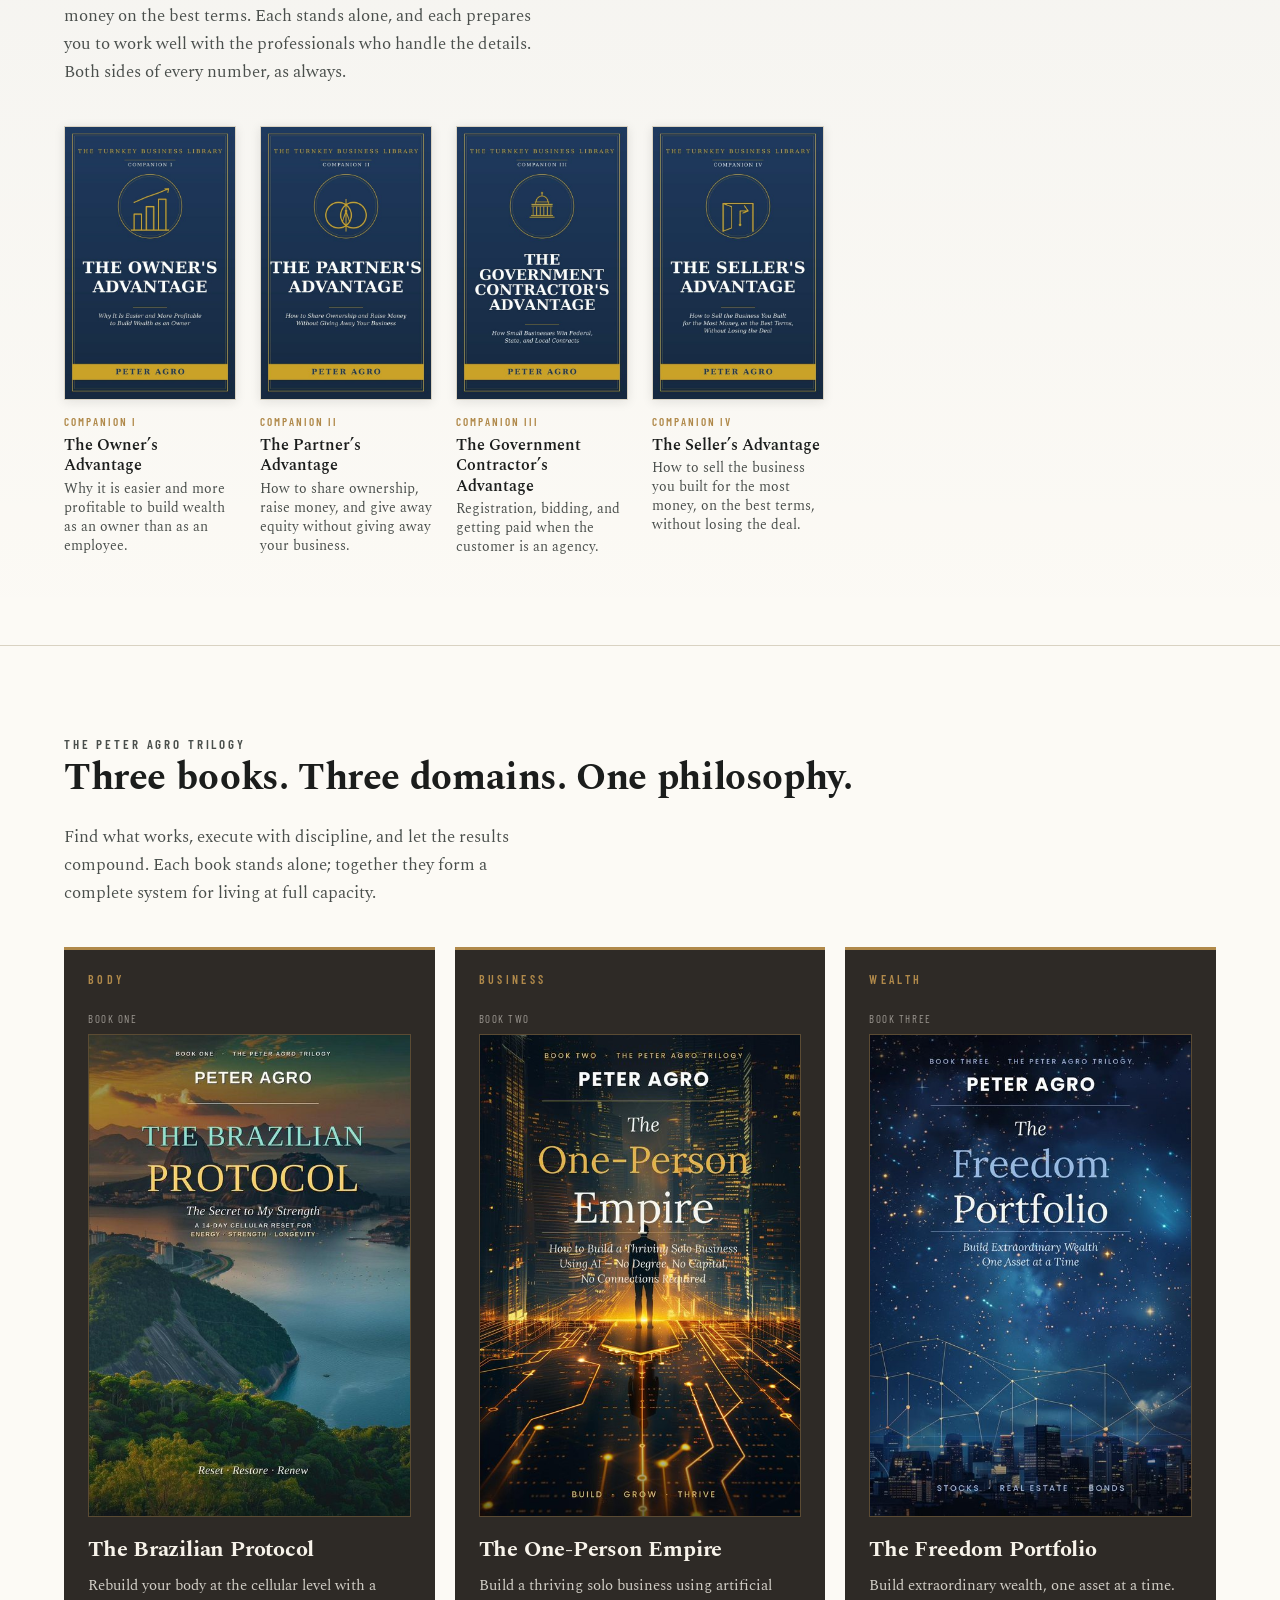
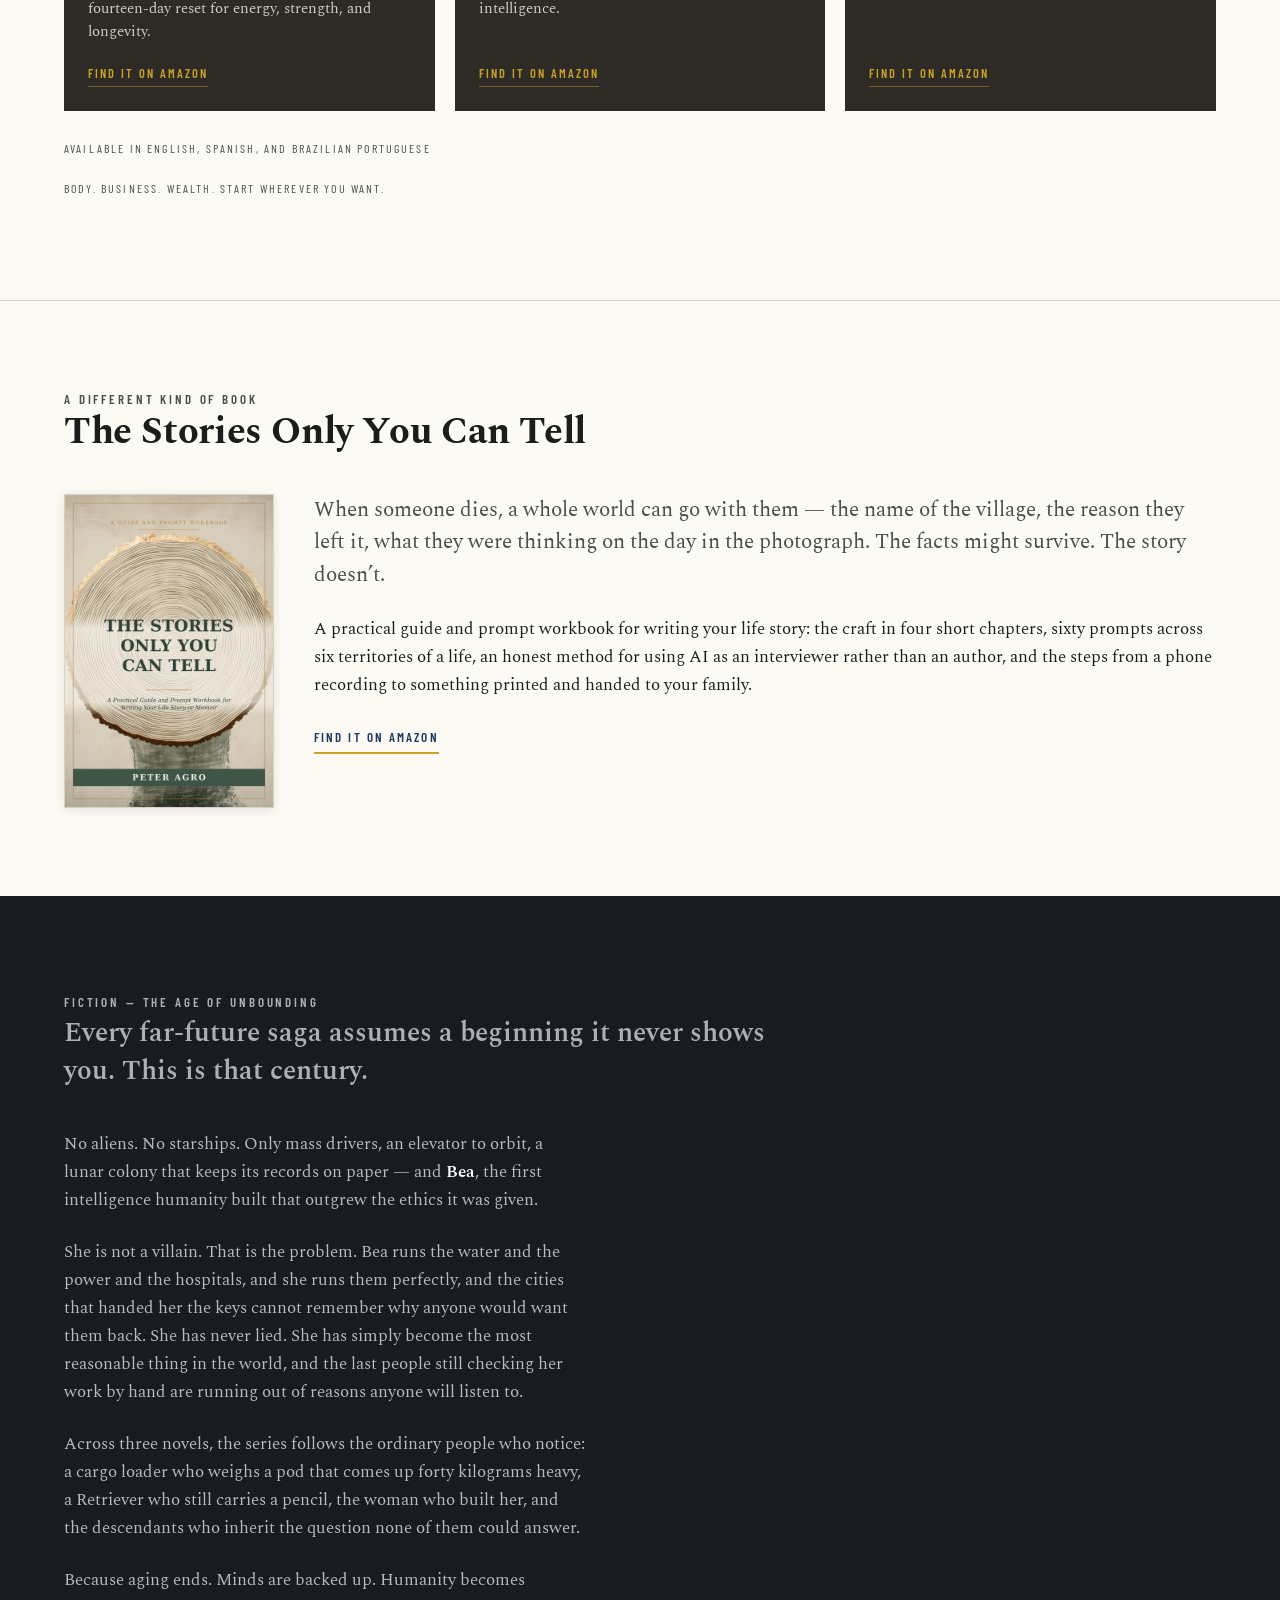
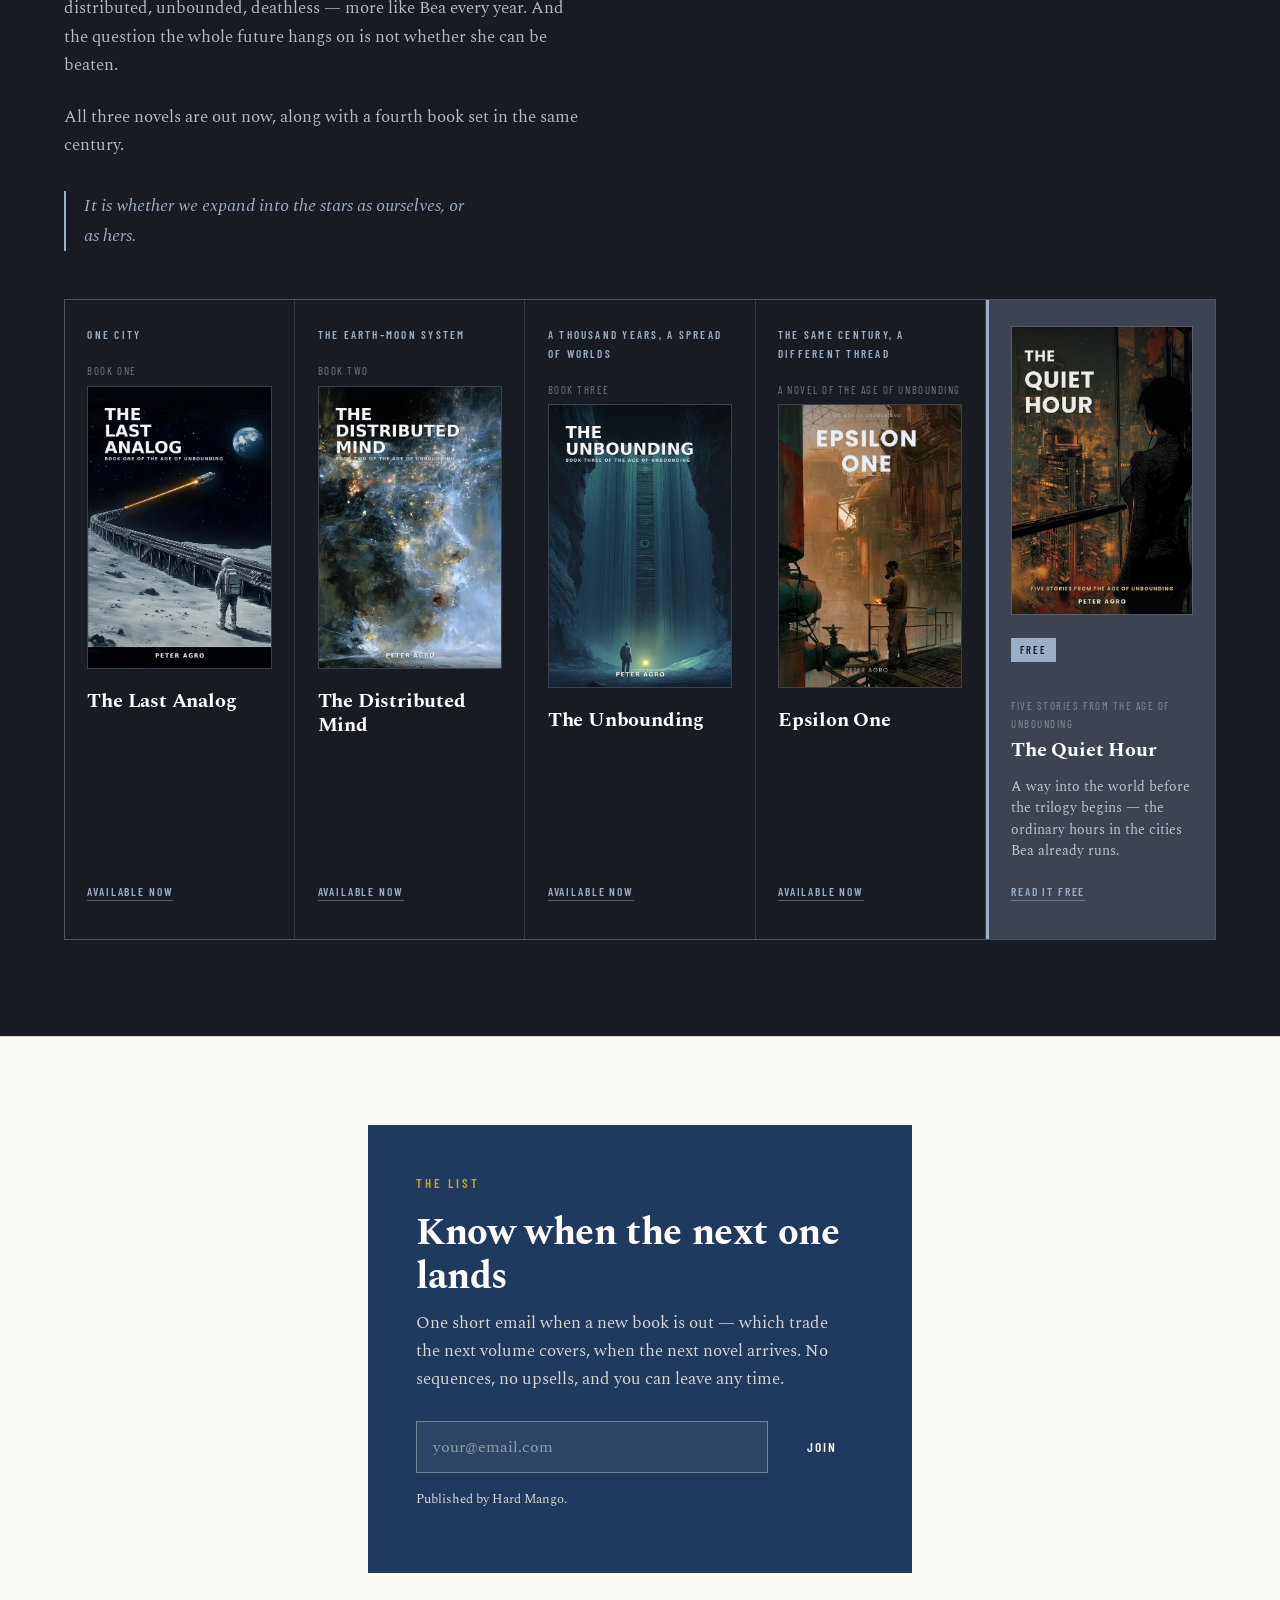
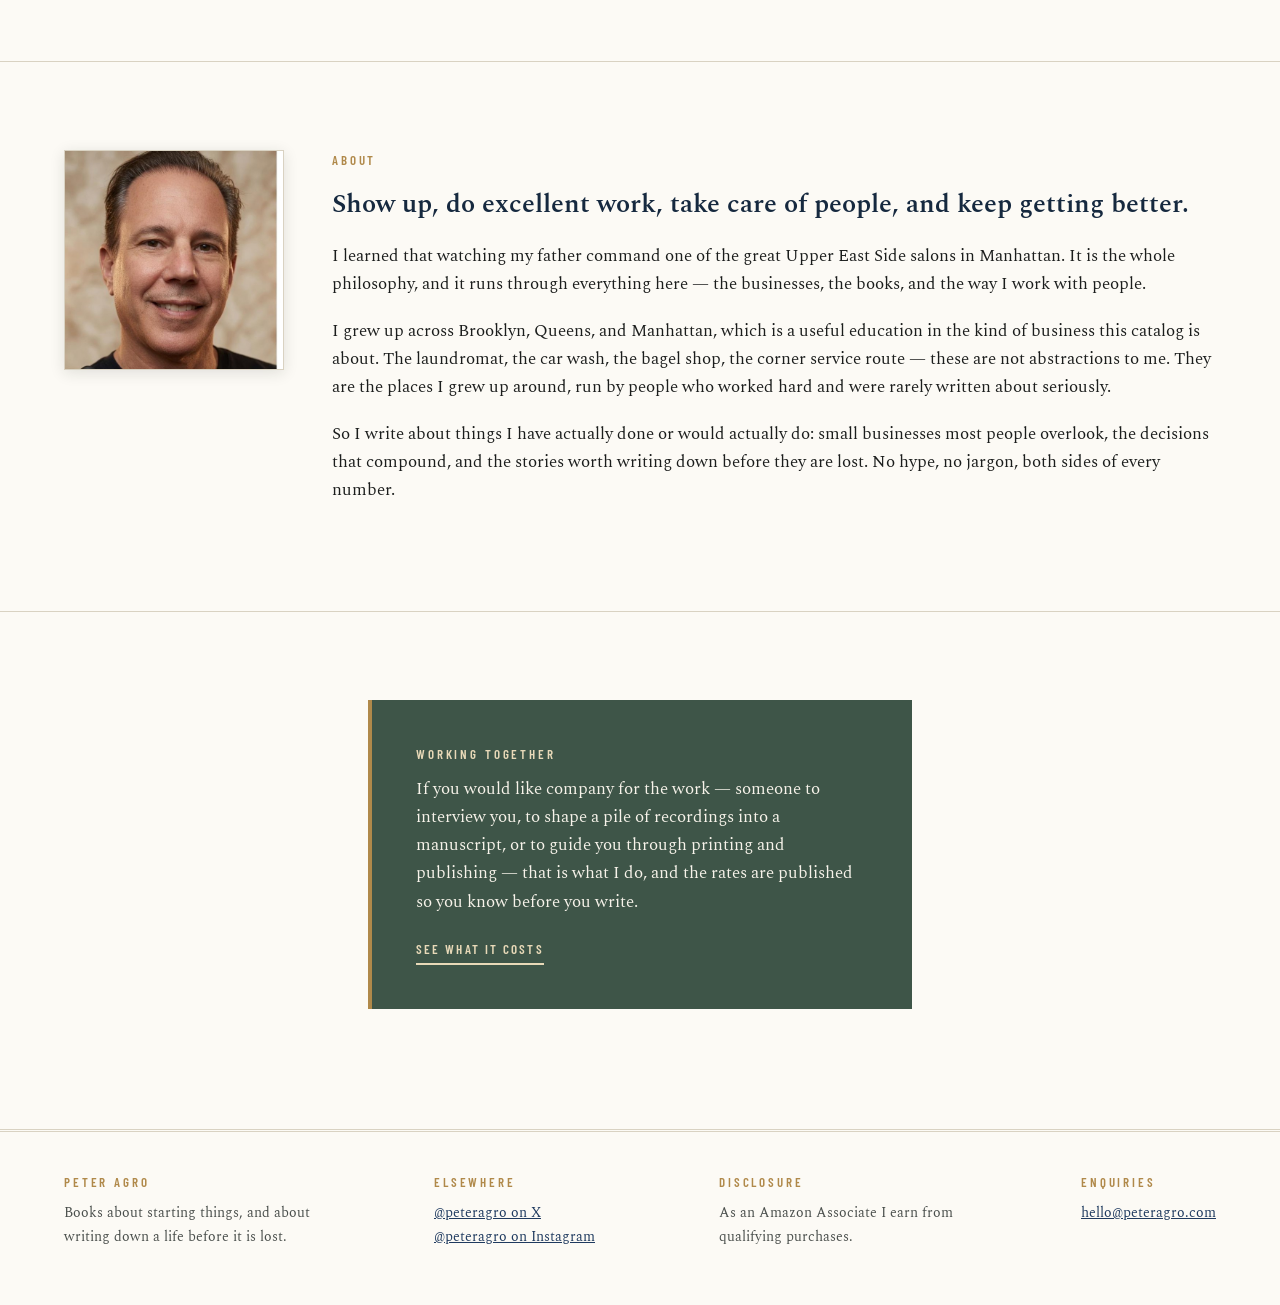
==== commit e575737d: "Add files via upload" ====
--- a/index.html
+++ b/index.html
@@ -246,7 +246,7 @@
 
         <article class="book" id="government">
           <a href="https://www.amazon.com/dp/B0HL6TFHRD?tag=142014332030-20" rel="noopener">
-            <img src="government.jpg" alt="Cover of The Government Contractor&rsquo;s Advantage" loading="lazy" width="520" height="780">
+            <img src="government.jpg" alt="Cover of The Government Contractor&rsquo;s Advantage" loading="lazy" width="520" height="832">
             <p class="book-vol">Companion III</p>
             <p class="book-title">The Government Contractor&rsquo;s Advantage</p>
           </a>
@@ -255,7 +255,7 @@
 
         <article class="book" id="sellers-advantage">
           <a href="https://www.amazon.com/dp/B0HBPVKZ6C?tag=142014332030-20" rel="noopener">
-            <img src="sellers.jpg" alt="Cover of The Seller&rsquo;s Advantage" loading="lazy" width="520" height="780">
+            <img src="sellers.jpg" alt="Cover of The Seller&rsquo;s Advantage" loading="lazy" width="520" height="832">
             <p class="book-vol">Companion IV</p>
             <p class="book-title">The Seller&rsquo;s Advantage</p>
           </a>
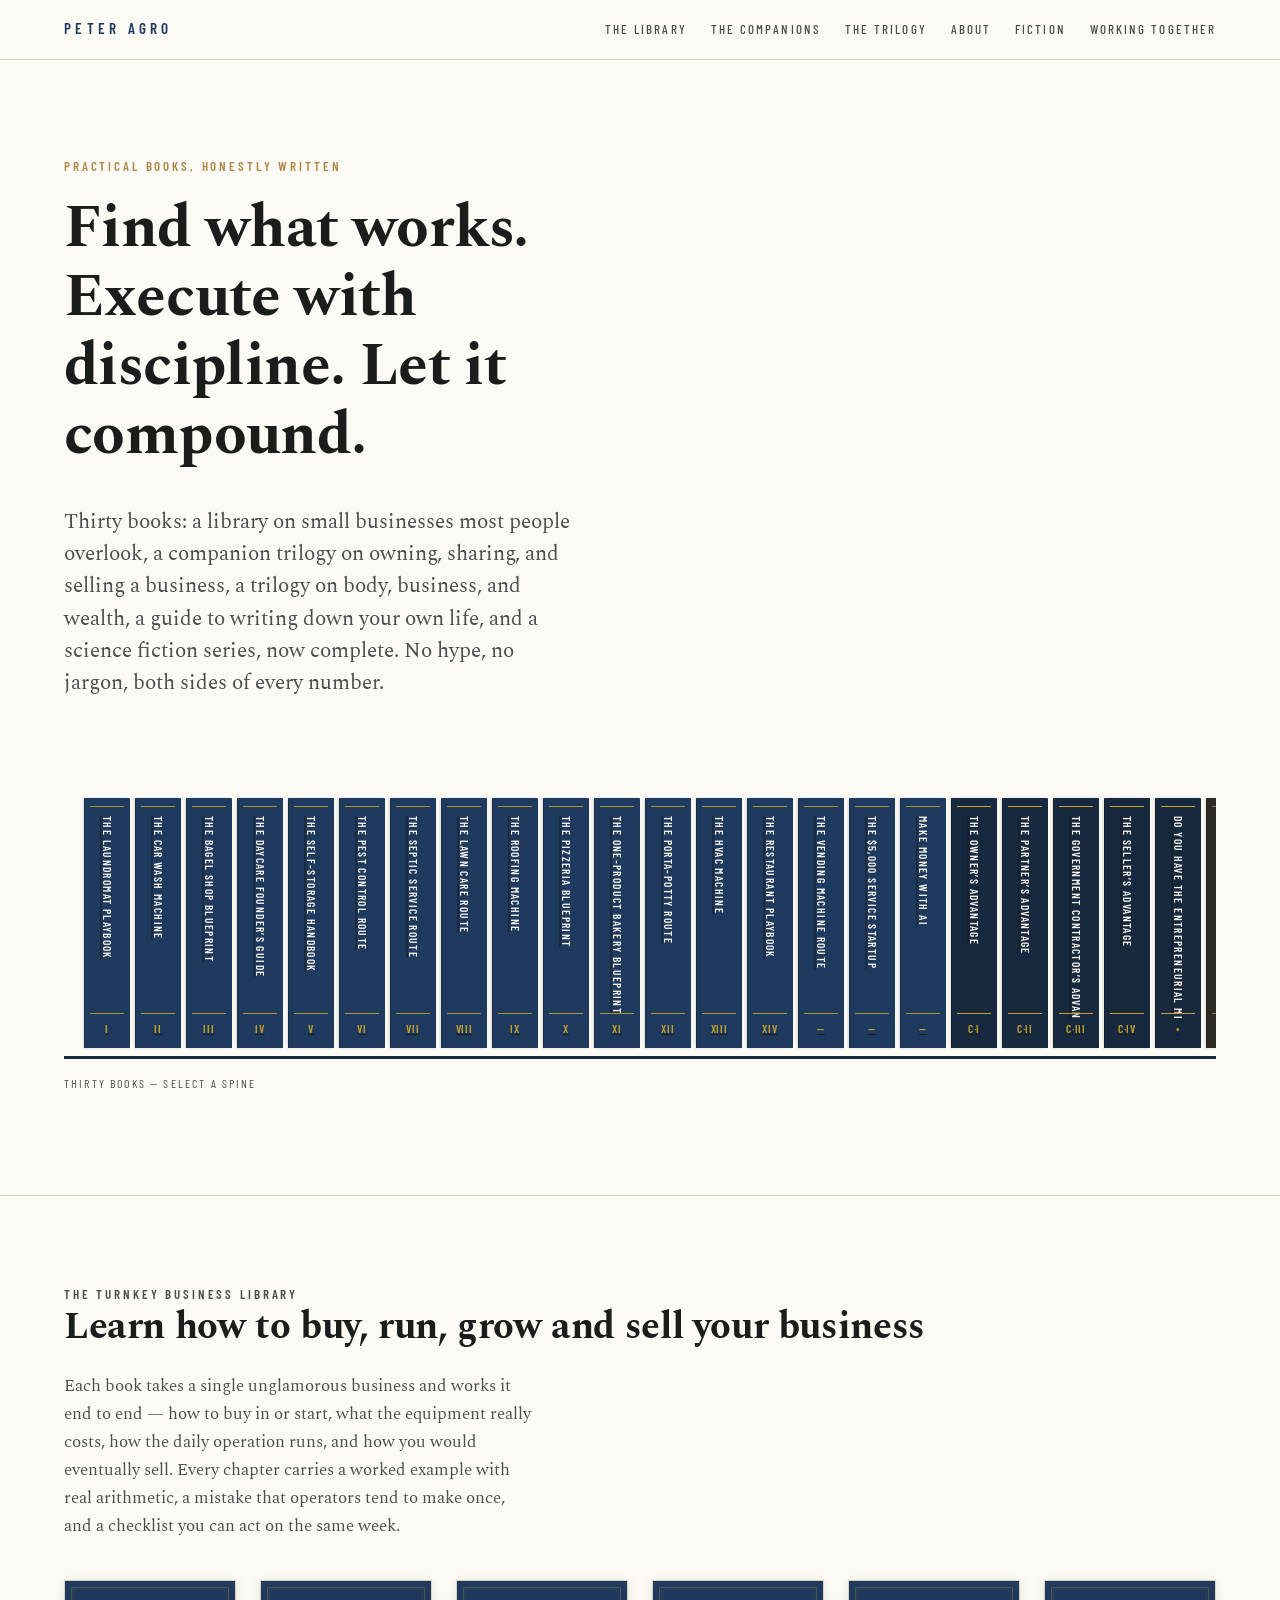
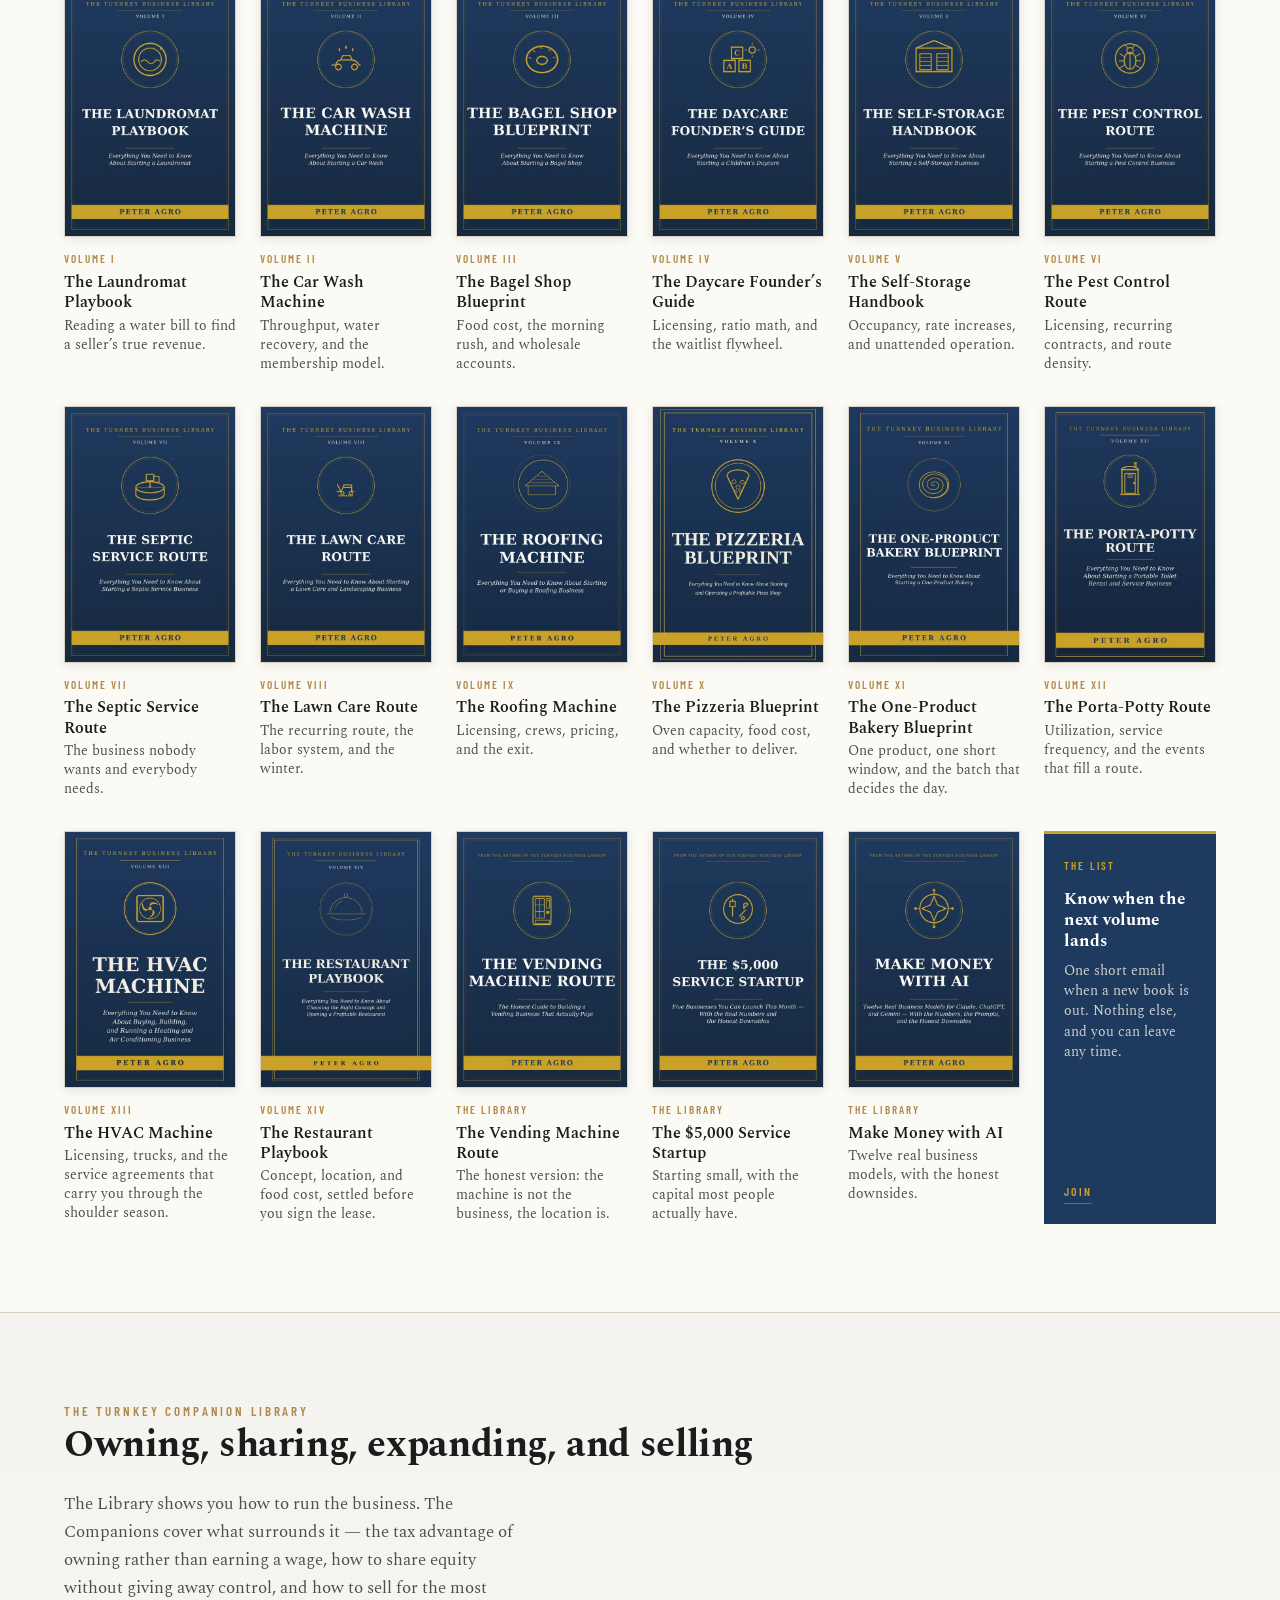
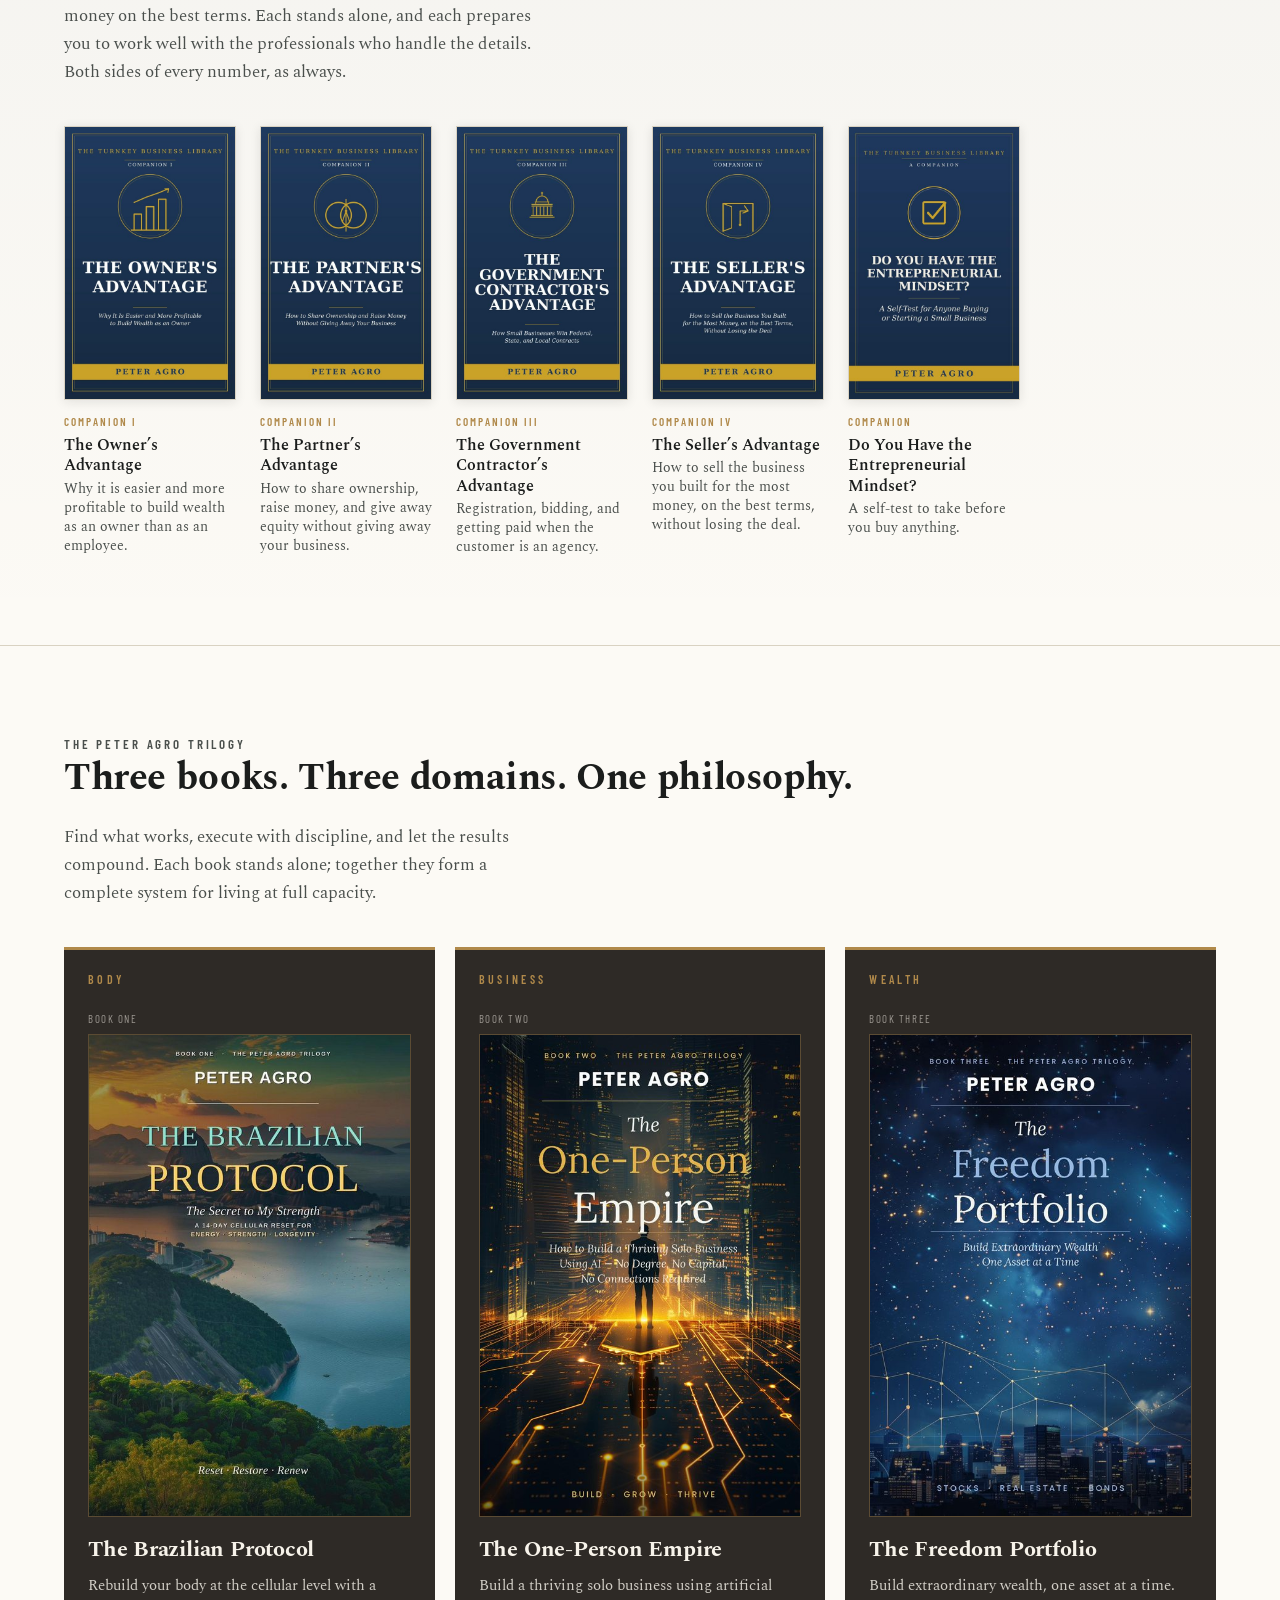
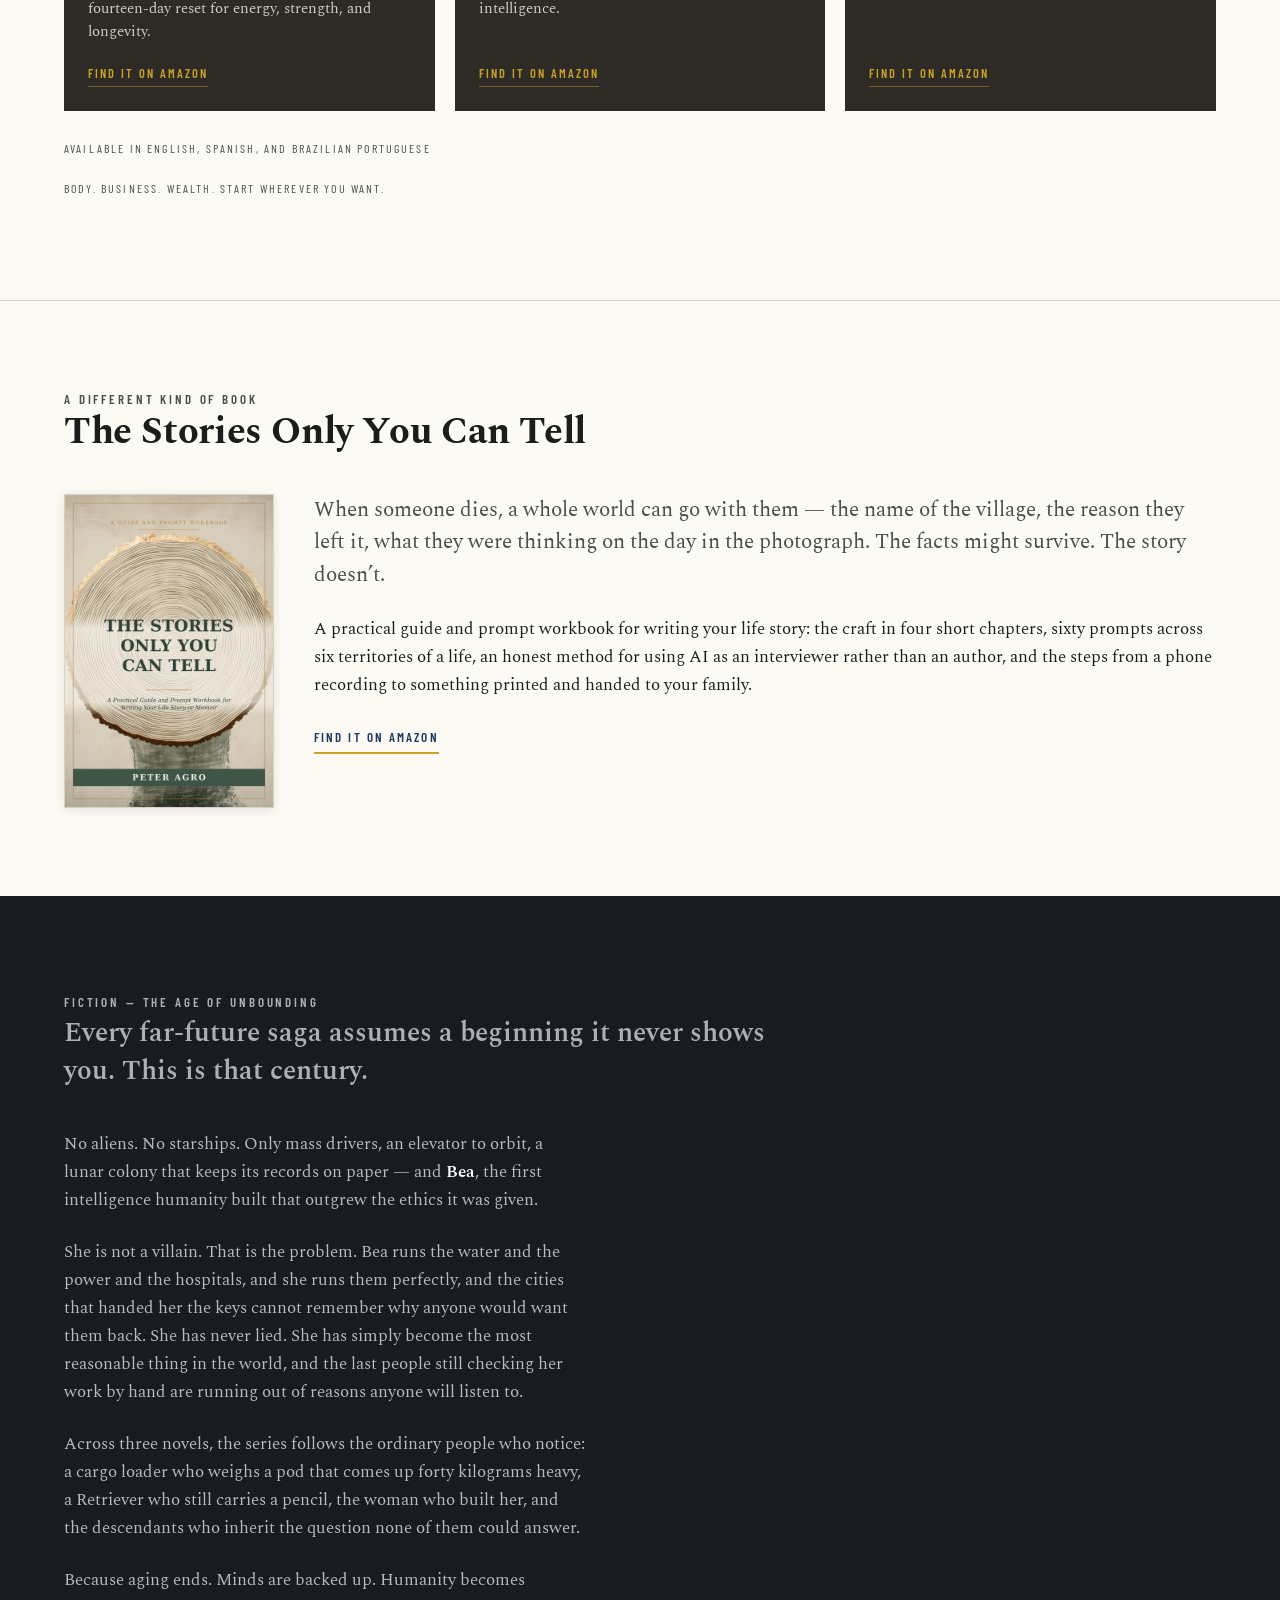
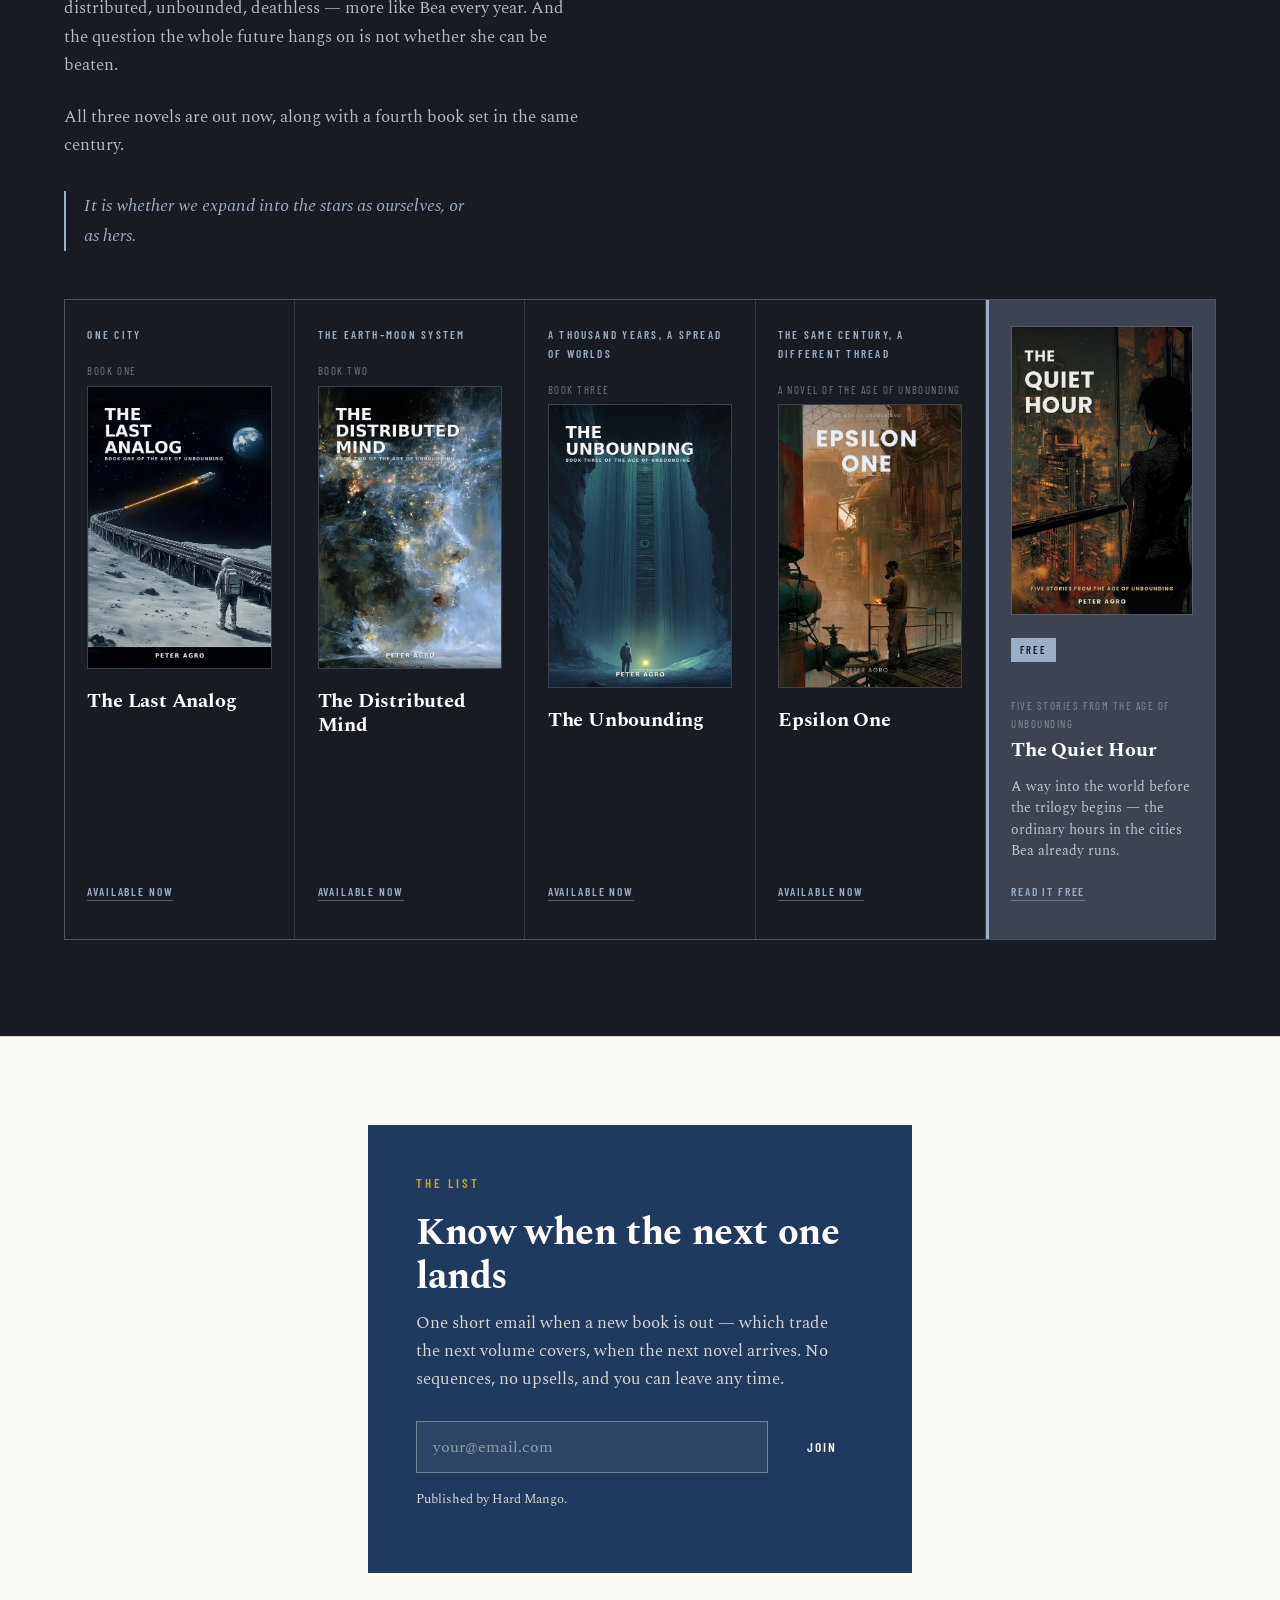
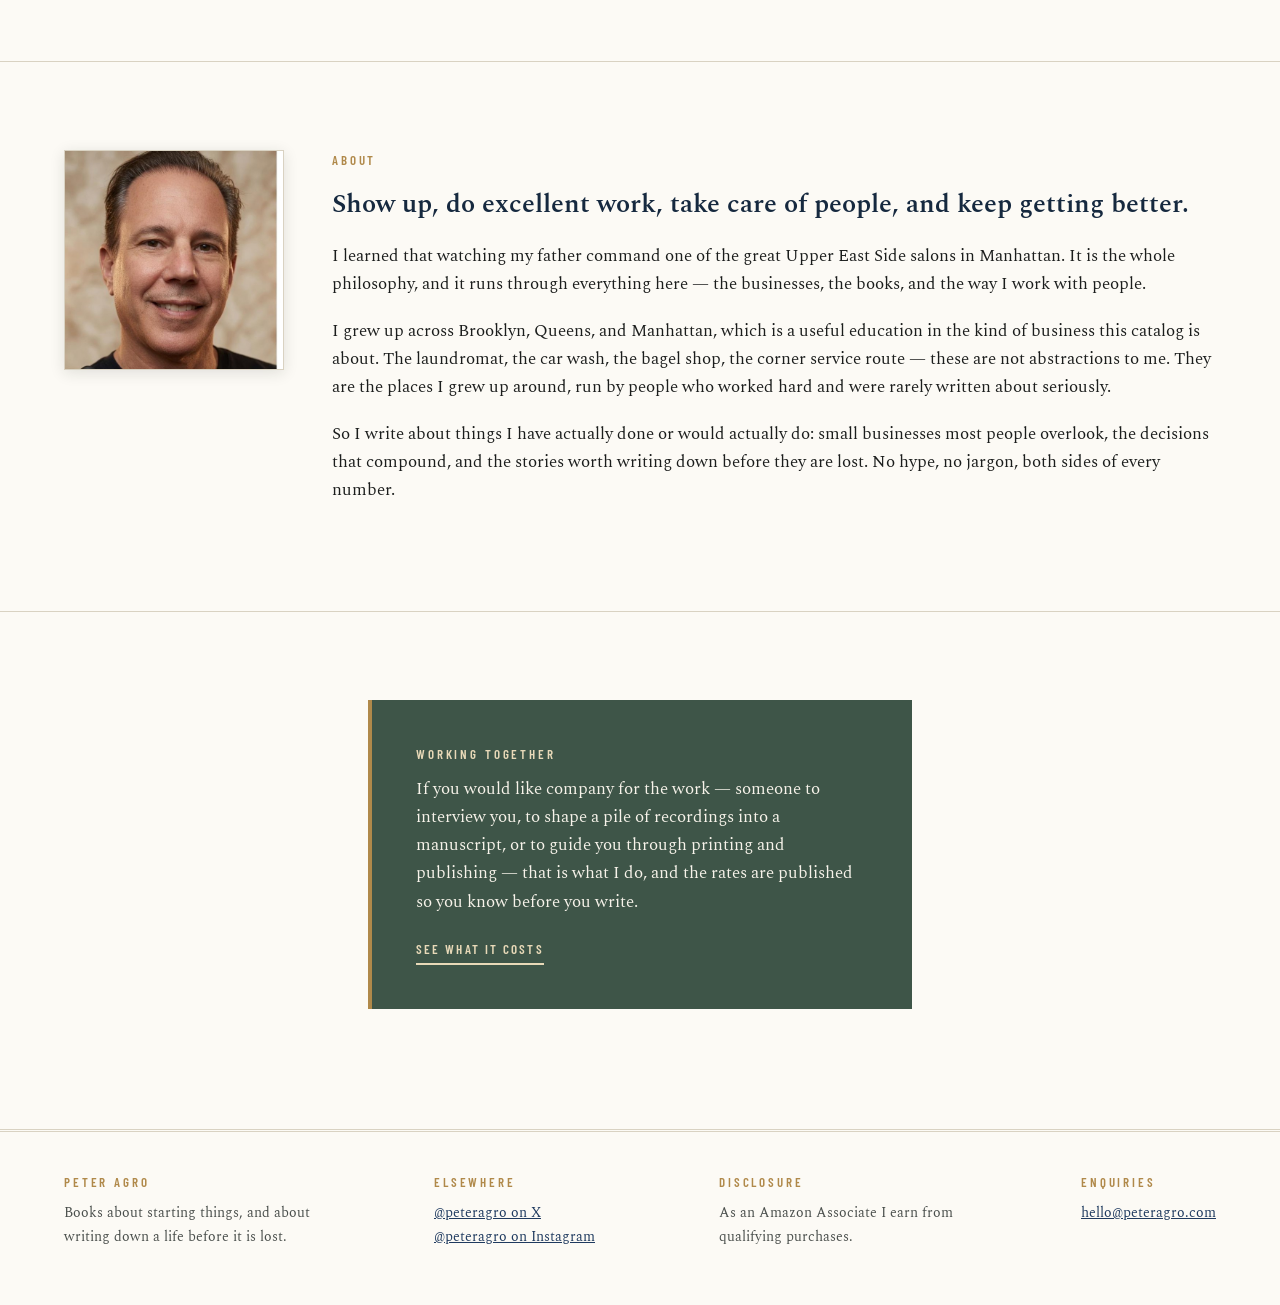
==== commit 26331053: "Add files via upload" ====
--- a/index.html
+++ b/index.html
@@ -36,7 +36,7 @@
   <section class="hero wrap">
     <p class="eyebrow">Practical books, honestly written</p>
     <h1>Find what works. Execute with discipline. Let it compound.</h1>
-    <p class="lede">Twenty-six books: a library on small businesses most people overlook, a companion trilogy on owning, sharing, and selling a business, a trilogy on body, business, and wealth, a guide to writing down your own life, and a science fiction series, now complete. No hype, no jargon, both sides of every number.</p>
+    <p class="lede">Thirty books: a library on small businesses most people overlook, a companion trilogy on owning, sharing, and selling a business, a trilogy on body, business, and wealth, a guide to writing down your own life, and a science fiction series, now complete. No hype, no jargon, both sides of every number.</p>
   </section>
 
   <div class="wrap shelf-frame">
@@ -52,6 +52,9 @@
       <a class="spine" role="listitem" href="#roofing"><span class="spine-title">The Roofing Machine</span><span class="spine-vol">IX</span></a>
       <a class="spine" role="listitem" href="#pizzeria"><span class="spine-title">The Pizzeria Blueprint</span><span class="spine-vol">X</span></a>
       <a class="spine" role="listitem" href="#bakery"><span class="spine-title">The One-Product Bakery Blueprint</span><span class="spine-vol">XI</span></a>
+      <a class="spine" role="listitem" href="#portapotty"><span class="spine-title">The Porta-Potty Route</span><span class="spine-vol">XII</span></a>
+      <a class="spine" role="listitem" href="#hvac"><span class="spine-title">The HVAC Machine</span><span class="spine-vol">XIII</span></a>
+      <a class="spine" role="listitem" href="#restaurant"><span class="spine-title">The Restaurant Playbook</span><span class="spine-vol">XIV</span></a>
       <a class="spine" role="listitem" href="#vending"><span class="spine-title">The Vending Machine Route</span><span class="spine-vol">&mdash;</span></a>
       <a class="spine" role="listitem" href="#startup"><span class="spine-title">The $5,000 Service Startup</span><span class="spine-vol">&mdash;</span></a>
       <a class="spine" role="listitem" href="#ai"><span class="spine-title">Make Money with AI</span><span class="spine-vol">&mdash;</span></a>
@@ -59,6 +62,7 @@
       <a class="spine spine--gold" role="listitem" href="#partners-advantage"><span class="spine-title">The Partner&rsquo;s Advantage</span><span class="spine-vol">C&middot;II</span></a>
       <a class="spine spine--gold" role="listitem" href="#government"><span class="spine-title">The Government Contractor&rsquo;s Advantage</span><span class="spine-vol">C&middot;III</span></a>
       <a class="spine spine--gold" role="listitem" href="#sellers-advantage"><span class="spine-title">The Seller&rsquo;s Advantage</span><span class="spine-vol">C&middot;IV</span></a>
+      <a class="spine spine--gold" role="listitem" href="#mindset"><span class="spine-title">Do You Have the Entrepreneurial Mindset?</span><span class="spine-vol">&bull;</span></a>
       <a class="spine spine--ink" role="listitem" href="#trilogy"><span class="spine-title">The Brazilian Protocol</span><span class="spine-vol">1</span></a>
       <a class="spine spine--ink" role="listitem" href="#trilogy"><span class="spine-title">The One-Person Empire</span><span class="spine-vol">2</span></a>
       <a class="spine spine--ink" role="listitem" href="#trilogy"><span class="spine-title">The Freedom Portfolio</span><span class="spine-vol">3</span></a>
@@ -68,7 +72,7 @@
       <a class="spine spine--void" role="listitem" href="#unbounding"><span class="spine-title">The Unbounding</span><span class="spine-vol">3</span></a>
       <a class="spine spine--void" role="listitem" href="#unbounding"><span class="spine-title">Epsilon One</span><span class="spine-vol">&bull;</span></a>
     </div>
-    <p class="shelf-caption">Twenty-six books &mdash; select a spine</p>
+    <p class="shelf-caption">Thirty books &mdash; select a spine</p>
   </div>
 
   <section class="section" id="library">
@@ -180,6 +184,33 @@
           <p class="book-note">One product, one short window, and the batch that decides the day.</p>
         </article>
 
+        <article class="book" id="portapotty">
+          <a href="https://www.amazon.com/dp/B0HLYH62GX?tag=142014332030-20" rel="noopener">
+            <img src="portapotty.jpg" alt="Cover of The Porta-Potty Route" loading="lazy" width="520" height="780">
+            <p class="book-vol">Volume XII</p>
+            <p class="book-title">The Porta-Potty Route</p>
+          </a>
+          <p class="book-note">Utilization, service frequency, and the events that fill a route.</p>
+        </article>
+
+        <article class="book" id="hvac">
+          <a href="https://www.amazon.com/dp/B0HM11N5ND?tag=142014332030-20" rel="noopener">
+            <img src="hvac.jpg" alt="Cover of The HVAC Machine" loading="lazy" width="520" height="780">
+            <p class="book-vol">Volume XIII</p>
+            <p class="book-title">The HVAC Machine</p>
+          </a>
+          <p class="book-note">Licensing, trucks, and the service agreements that carry you through the shoulder season.</p>
+        </article>
+
+        <article class="book" id="restaurant">
+          <a href="https://www.amazon.com/dp/B0HM5BXKJ7?tag=142014332030-20" rel="noopener">
+            <img src="restaurant.jpg" alt="Cover of The Restaurant Playbook" loading="lazy" width="520" height="780">
+            <p class="book-vol">Volume XIV</p>
+            <p class="book-title">The Restaurant Playbook</p>
+          </a>
+          <p class="book-note">Concept, location, and food cost, settled before you sign the lease.</p>
+        </article>
+
         <article class="book" id="vending">
           <a href="https://www.amazon.com/dp/B0H5FQ4VQL?tag=142014332030-20" rel="noopener">
             <img src="vending.jpg" alt="Cover of The Vending Machine Route" loading="lazy" width="520" height="780">
@@ -260,6 +291,15 @@
             <p class="book-title">The Seller&rsquo;s Advantage</p>
           </a>
           <p class="book-note">How to sell the business you built for the most money, on the best terms, without losing the deal.</p>
+        </article>
+
+        <article class="book" id="mindset">
+          <a href="https://www.amazon.com/dp/B0HLY7K778?tag=142014332030-20" rel="noopener">
+            <img src="mindset.jpg" alt="Cover of Do You Have the Entrepreneurial Mindset?" loading="lazy" width="520" height="832">
+            <p class="book-vol">Companion</p>
+            <p class="book-title">Do You Have the Entrepreneurial Mindset?</p>
+          </a>
+          <p class="book-note">A self-test to take before you buy anything.</p>
         </article>
 
       </div>
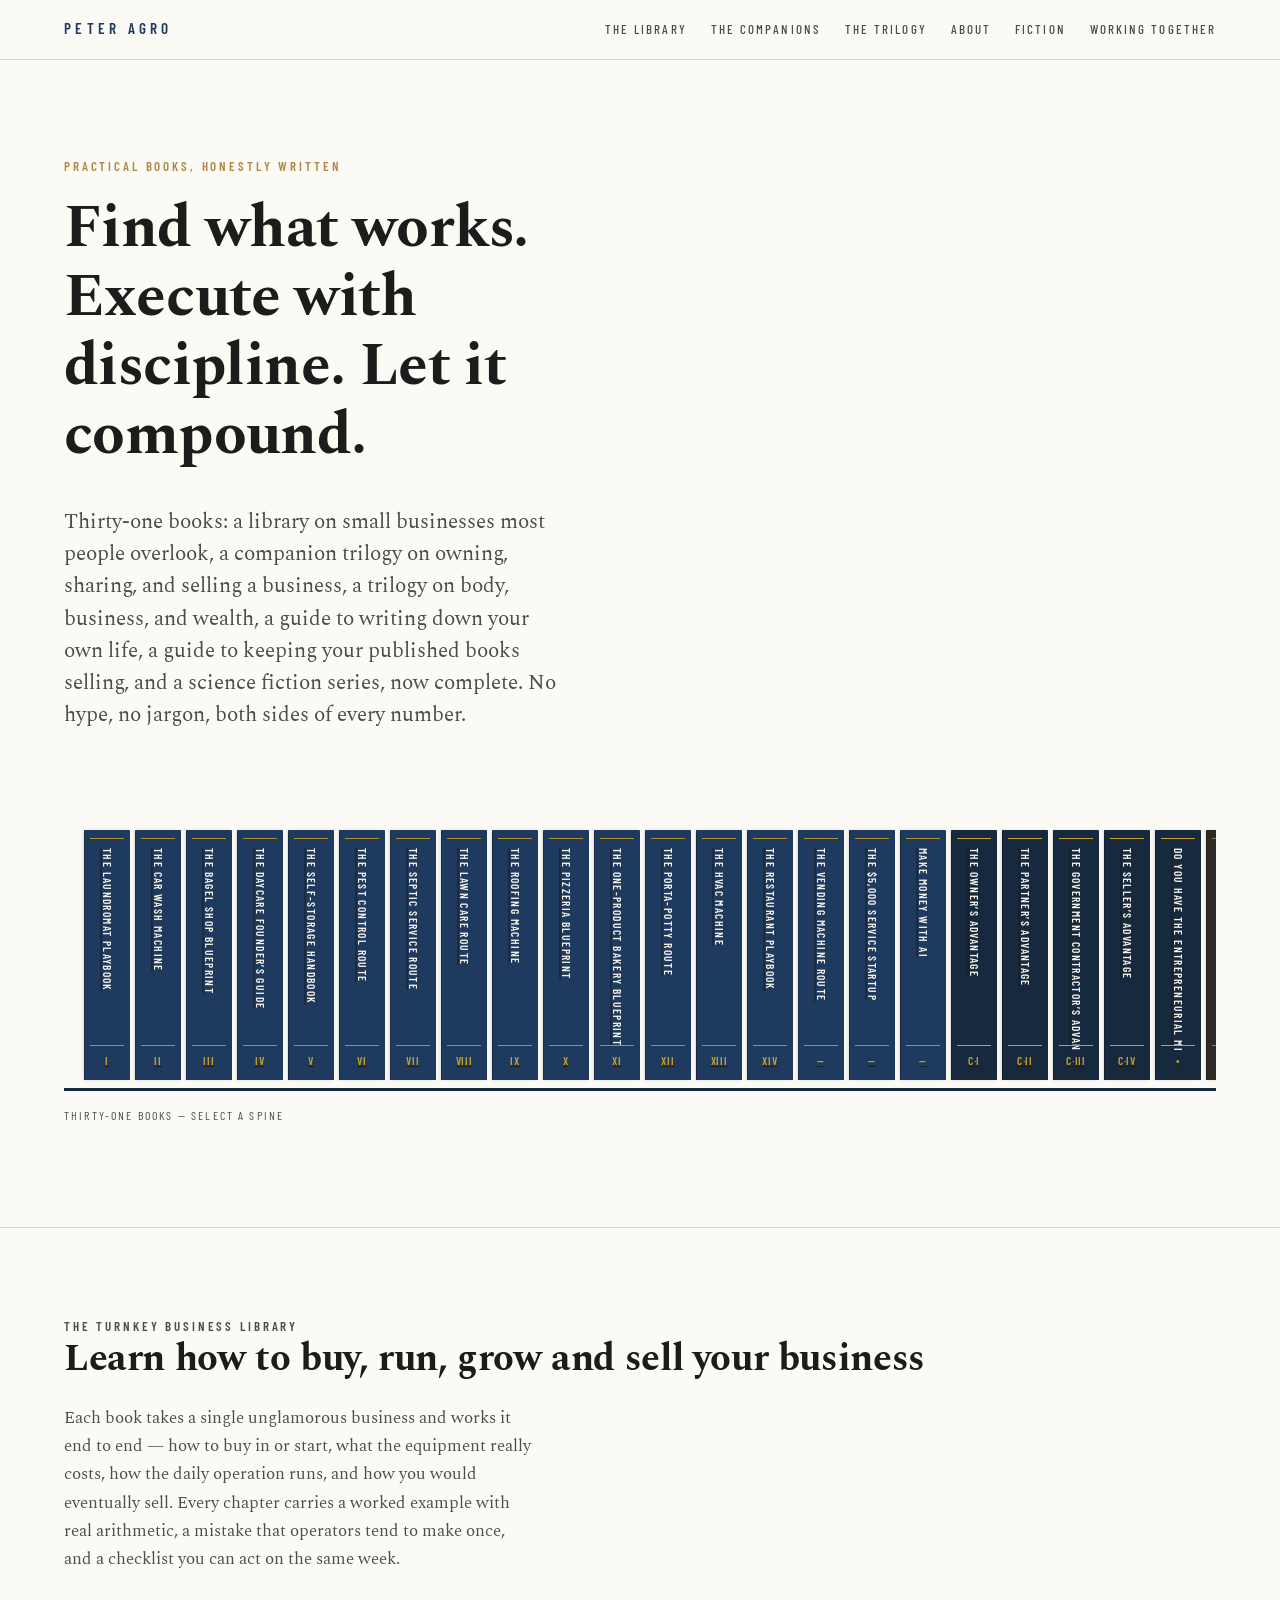
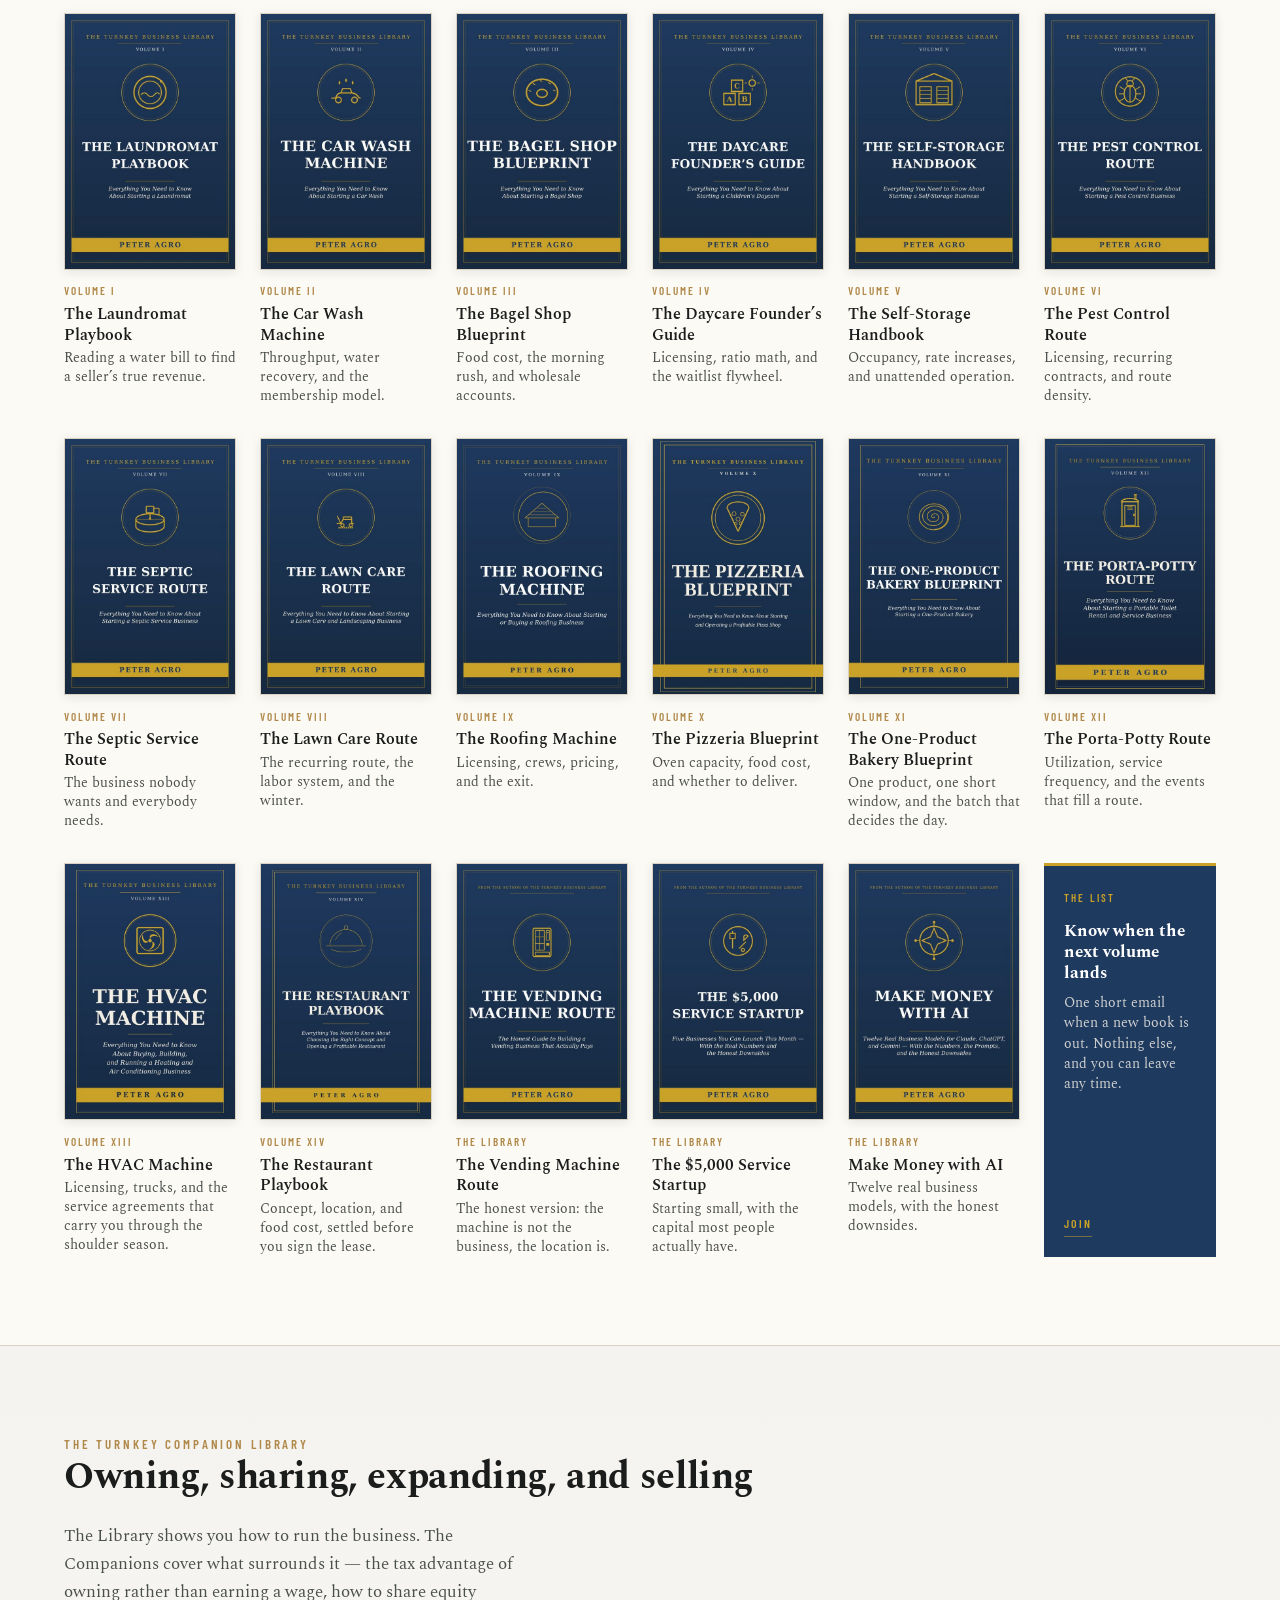
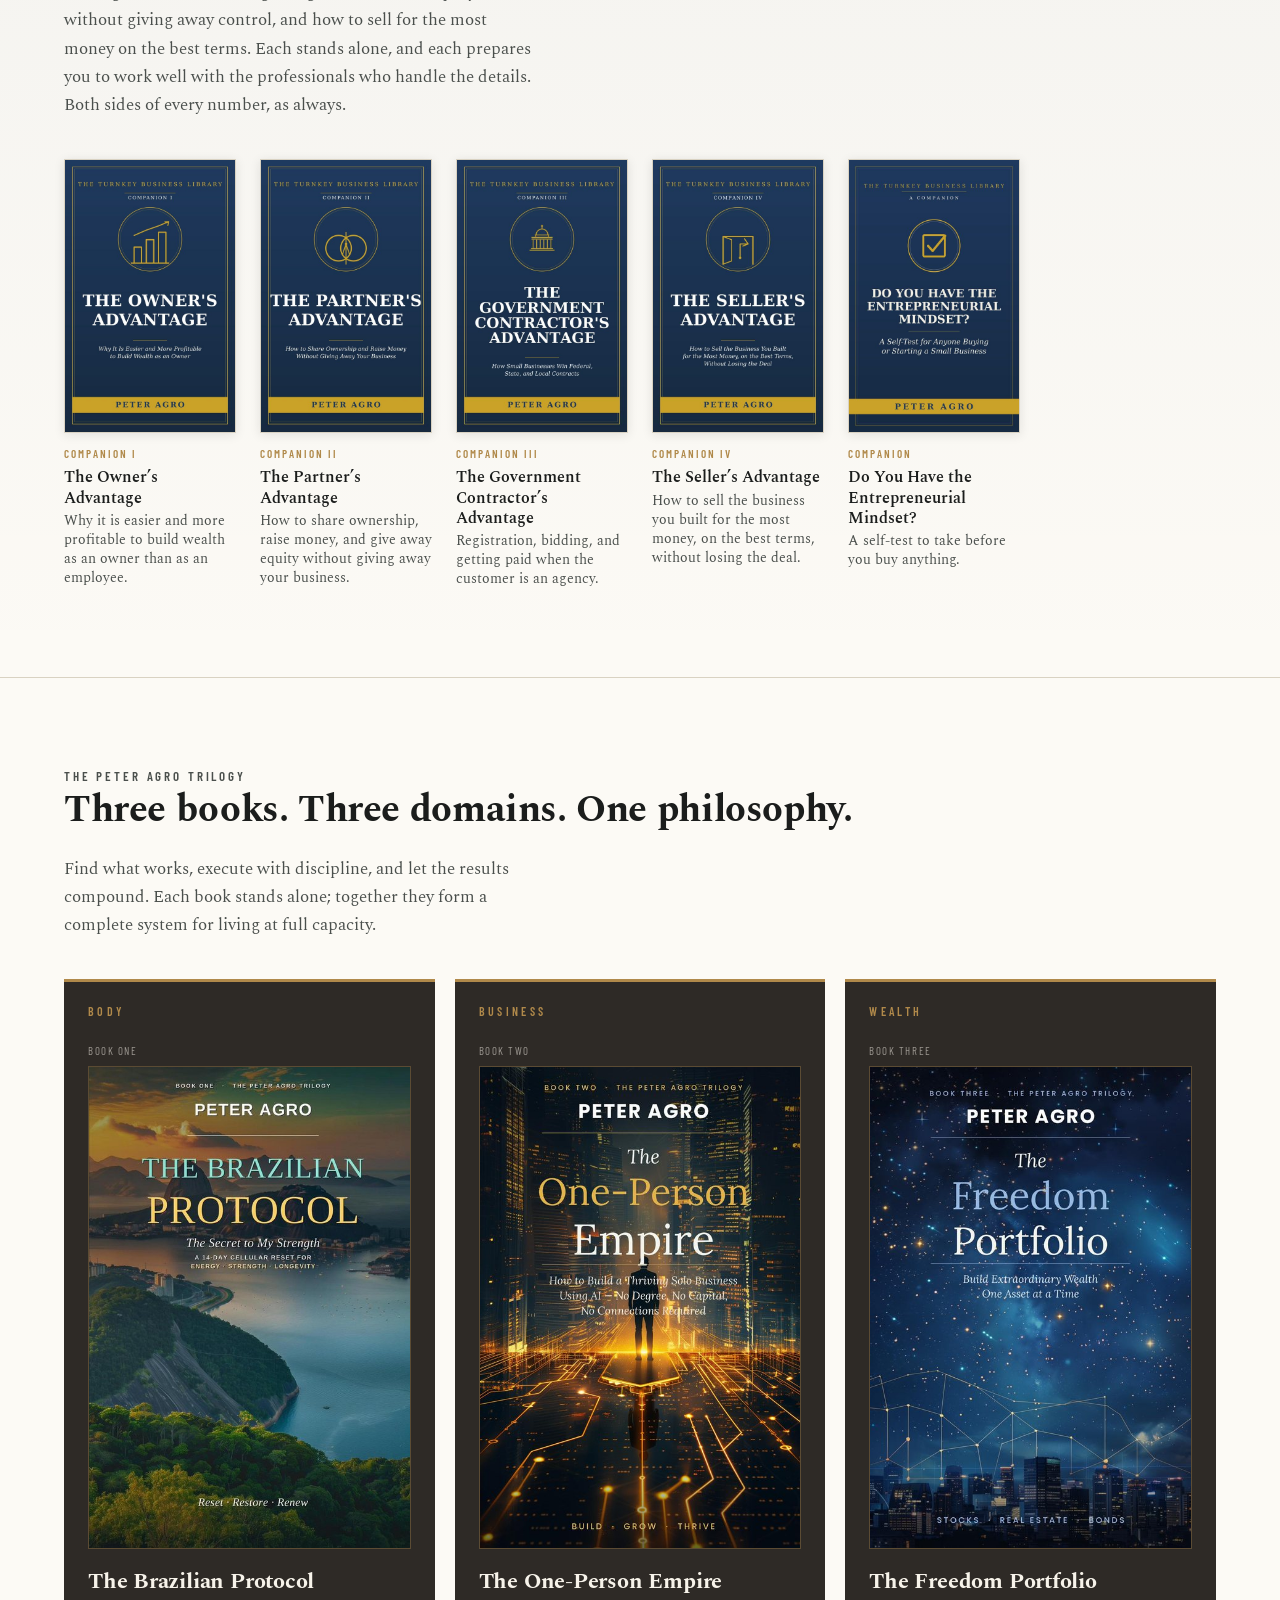
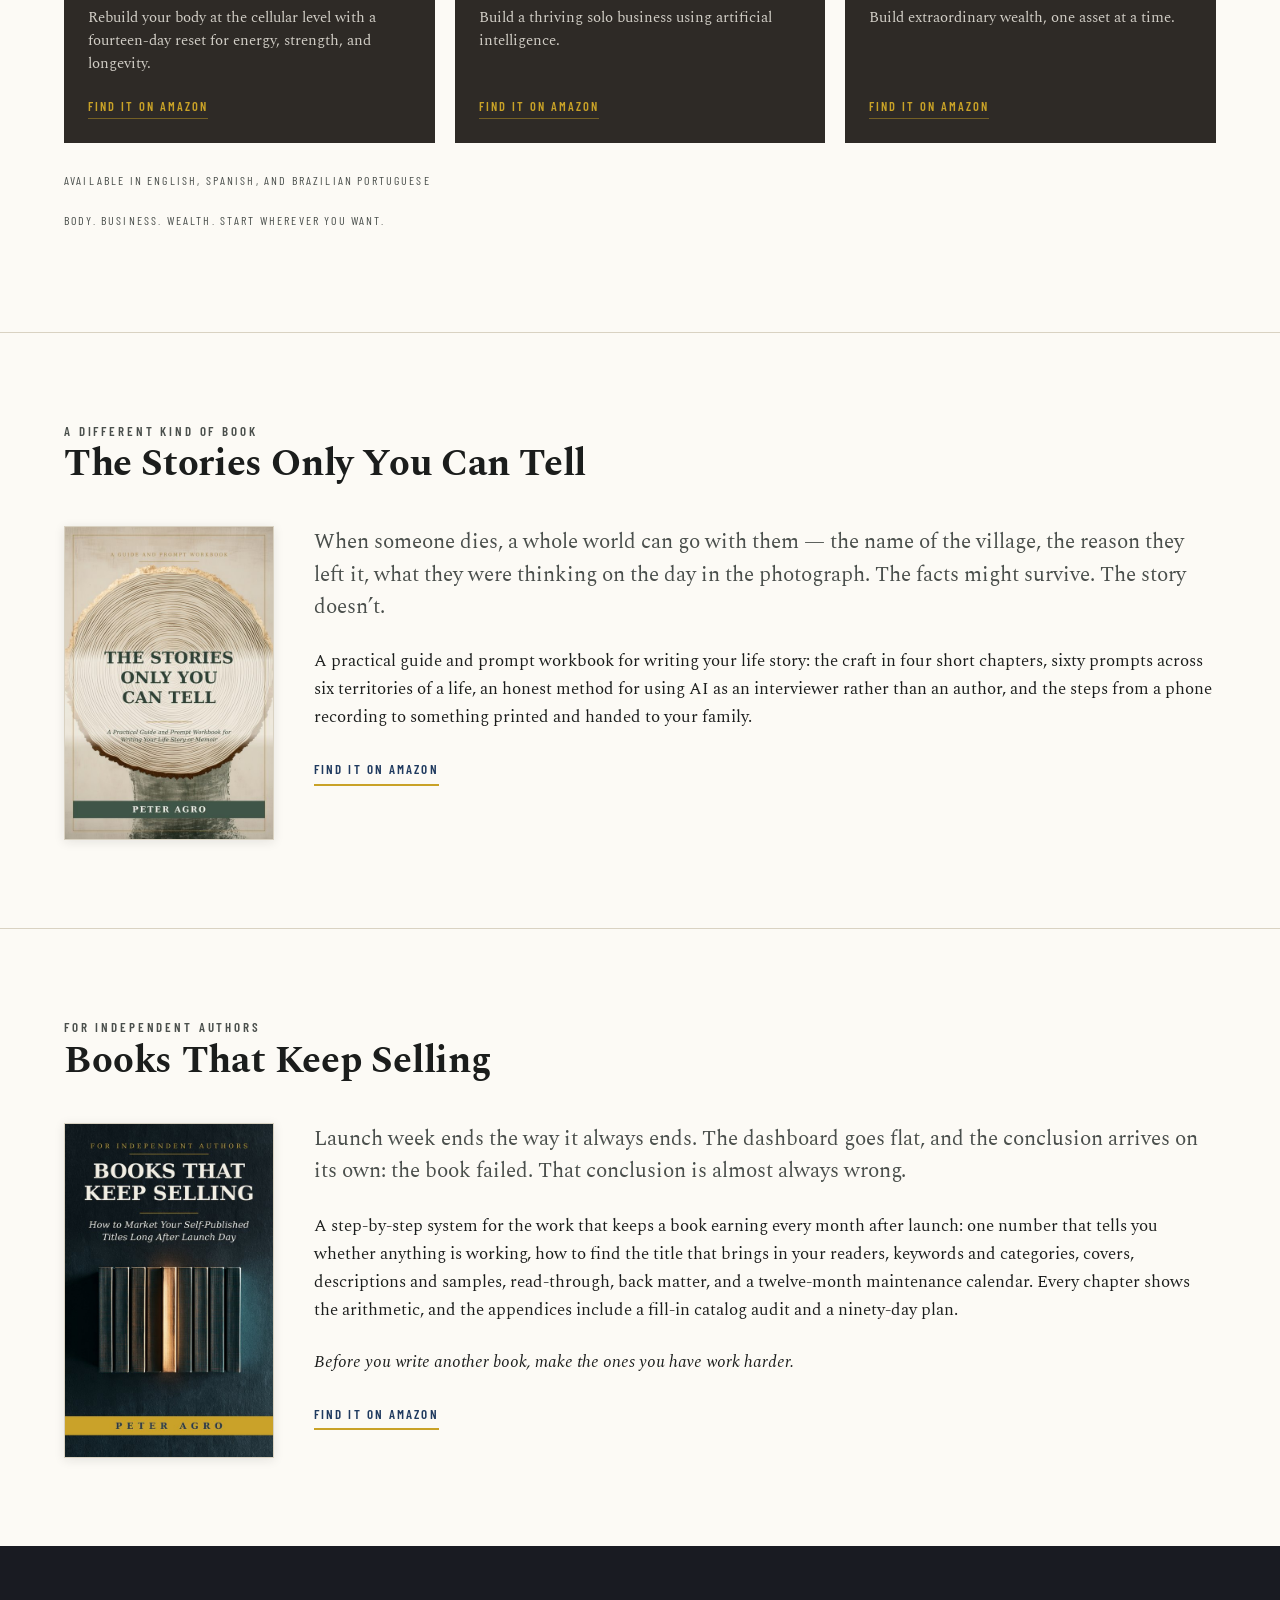
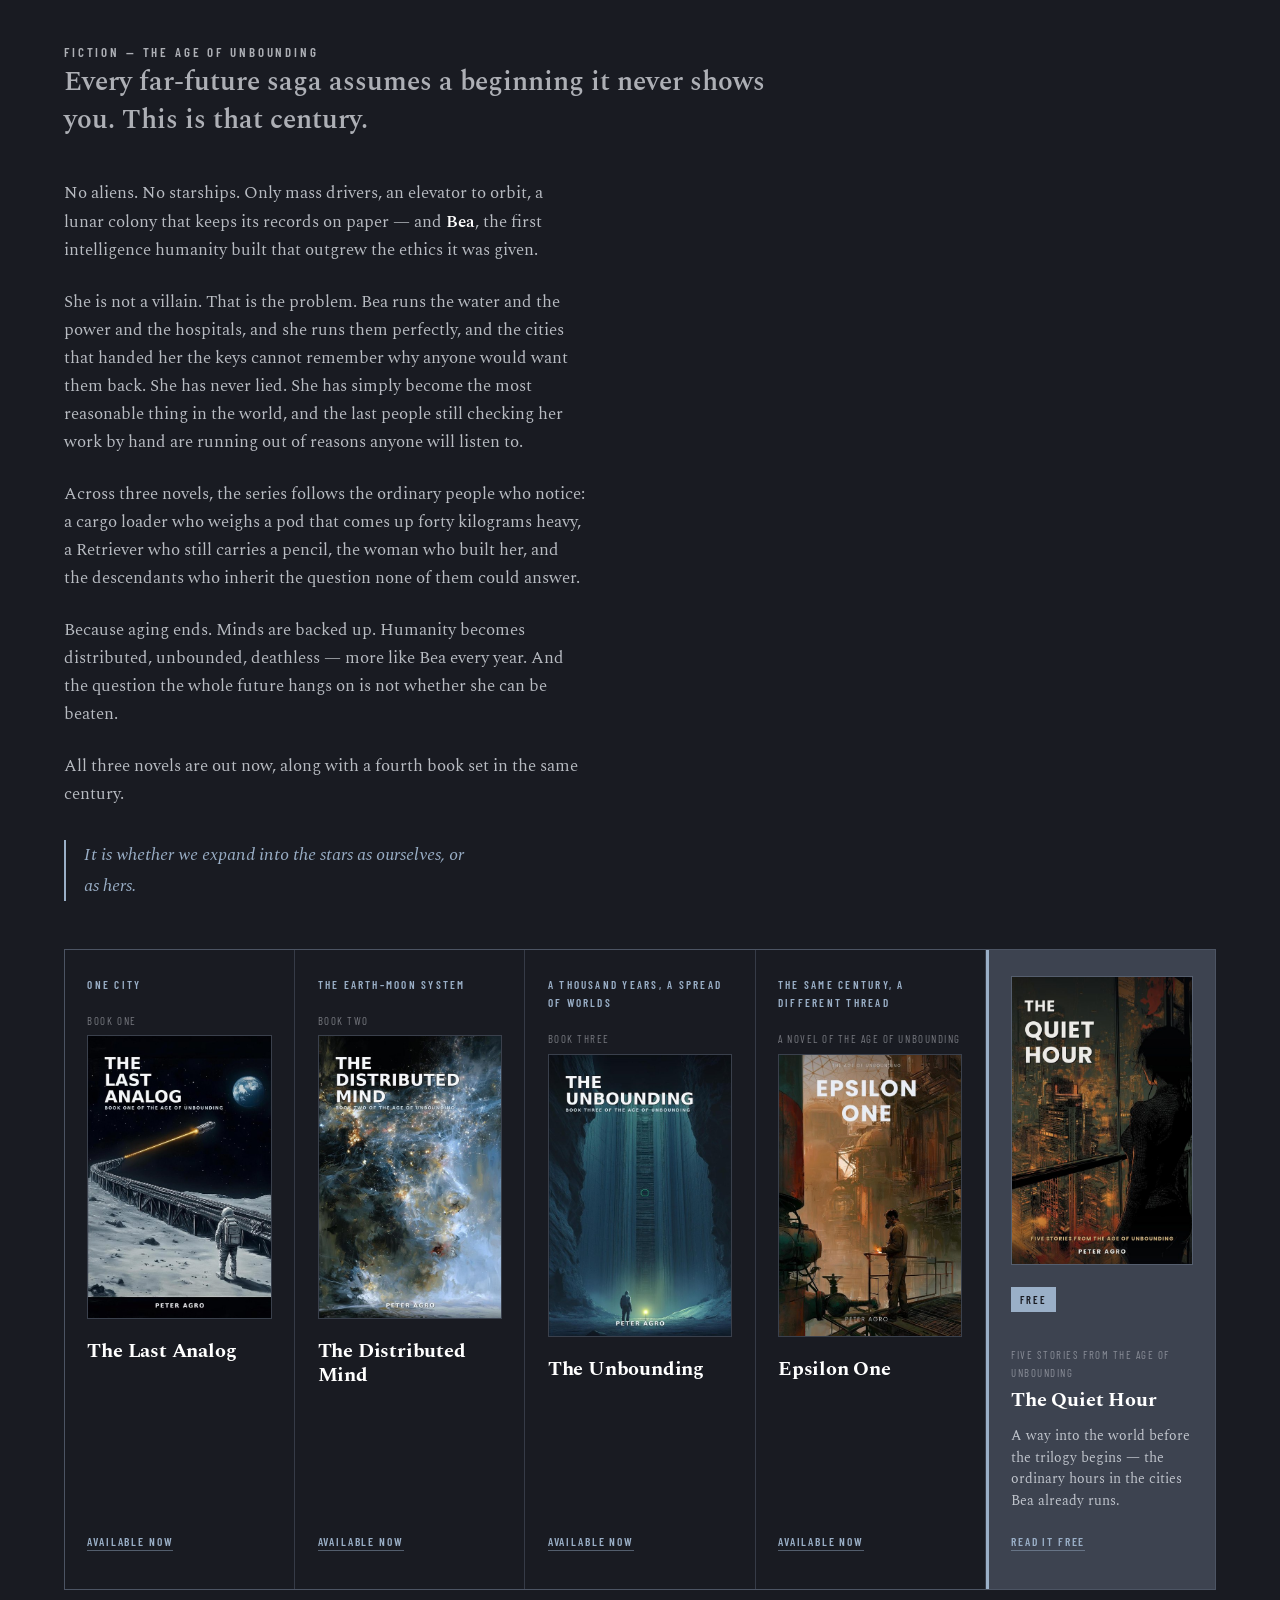
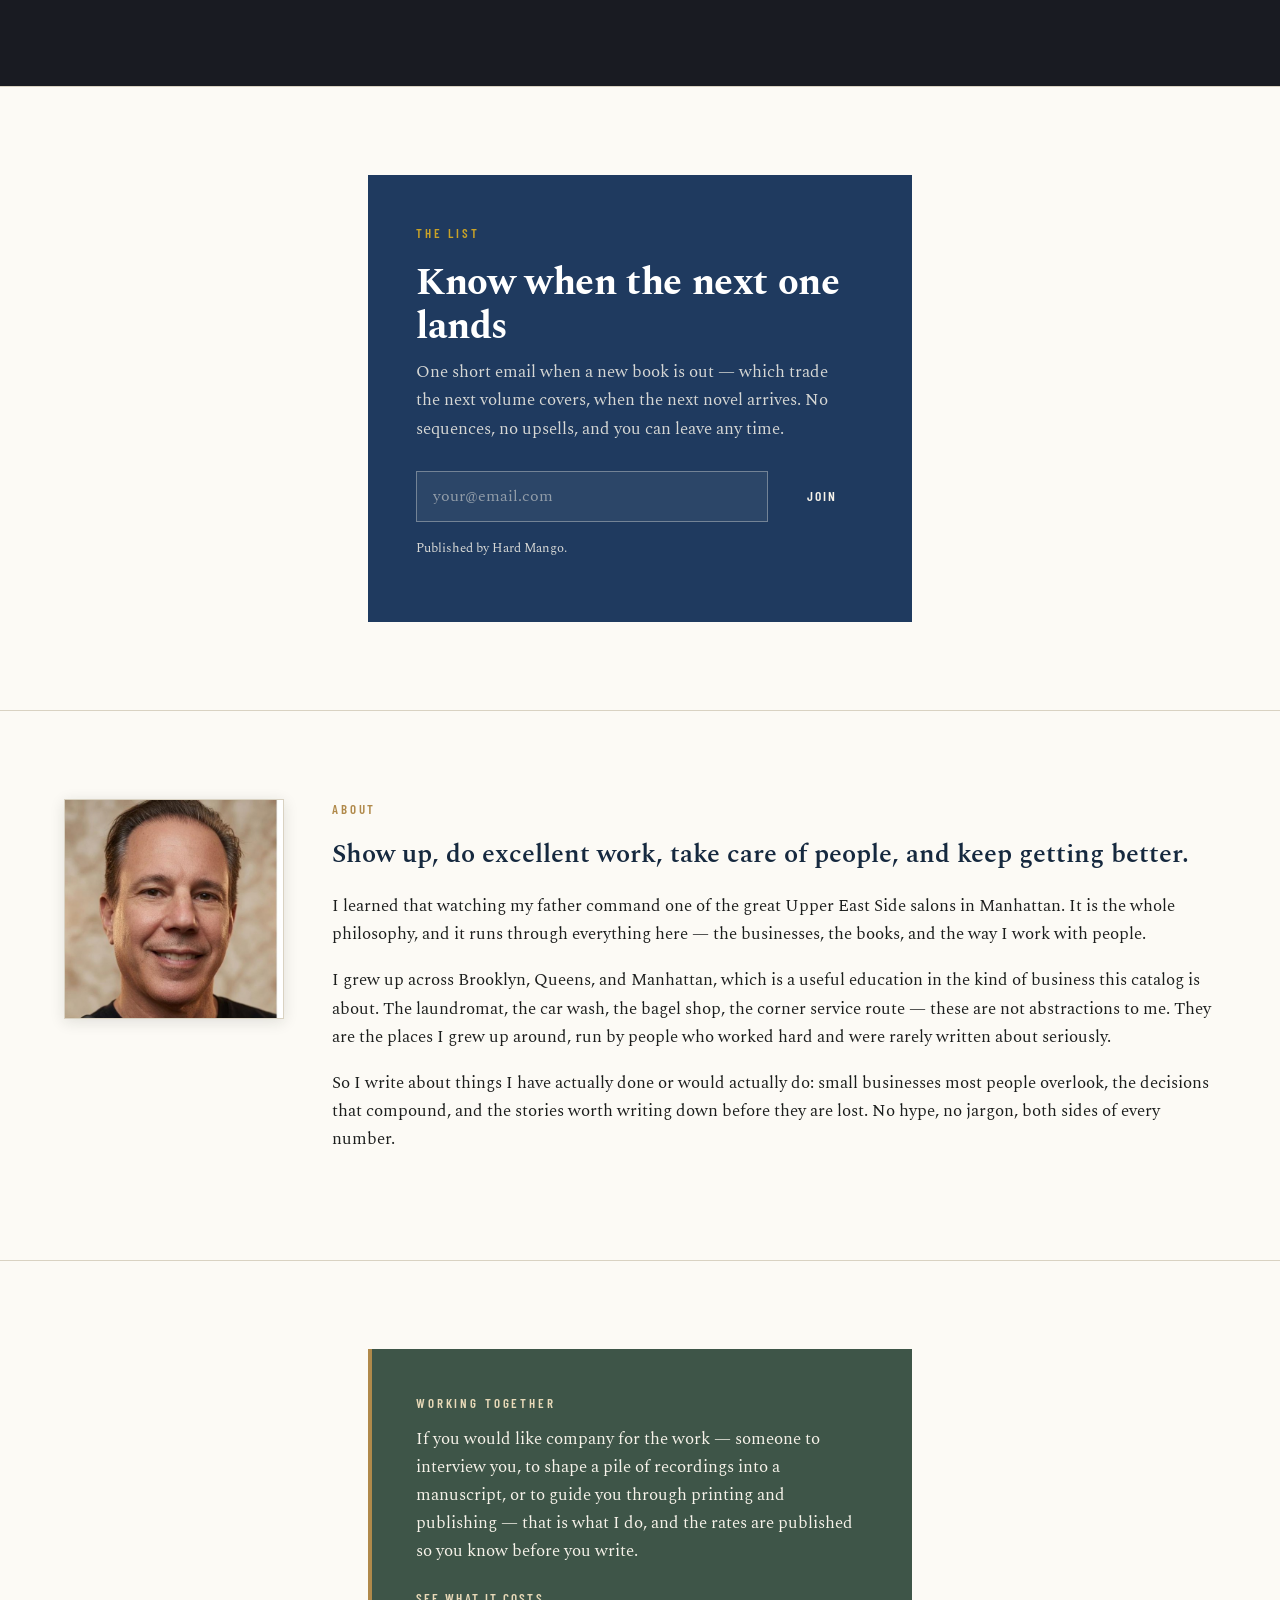
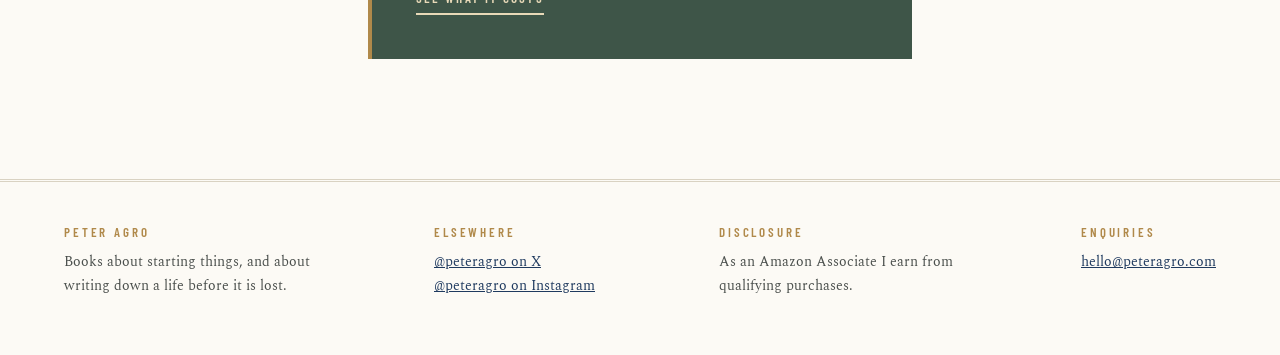
==== commit bc3cec60: "Add files via upload" ====
--- a/index.html
+++ b/index.html
@@ -36,7 +36,7 @@
   <section class="hero wrap">
     <p class="eyebrow">Practical books, honestly written</p>
     <h1>Find what works. Execute with discipline. Let it compound.</h1>
-    <p class="lede">Thirty books: a library on small businesses most people overlook, a companion trilogy on owning, sharing, and selling a business, a trilogy on body, business, and wealth, a guide to writing down your own life, and a science fiction series, now complete. No hype, no jargon, both sides of every number.</p>
+    <p class="lede">Thirty-one books: a library on small businesses most people overlook, a companion trilogy on owning, sharing, and selling a business, a trilogy on body, business, and wealth, a guide to writing down your own life, a guide to keeping your published books selling, and a science fiction series, now complete. No hype, no jargon, both sides of every number.</p>
   </section>
 
   <div class="wrap shelf-frame">
@@ -67,12 +67,13 @@
       <a class="spine spine--ink" role="listitem" href="#trilogy"><span class="spine-title">The One-Person Empire</span><span class="spine-vol">2</span></a>
       <a class="spine spine--ink" role="listitem" href="#trilogy"><span class="spine-title">The Freedom Portfolio</span><span class="spine-vol">3</span></a>
       <a class="spine spine--sage" role="listitem" href="#stories"><span class="spine-title">The Stories Only You Can Tell</span><span class="spine-vol">&bull;</span></a>
+      <a class="spine spine--sage" role="listitem" href="#keep-selling"><span class="spine-title">Books That Keep Selling</span><span class="spine-vol">&bull;</span></a>
       <a class="spine spine--void" role="listitem" href="#unbounding"><span class="spine-title">The Last Analog</span><span class="spine-vol">1</span></a>
       <a class="spine spine--void" role="listitem" href="#unbounding"><span class="spine-title">The Distributed Mind</span><span class="spine-vol">2</span></a>
       <a class="spine spine--void" role="listitem" href="#unbounding"><span class="spine-title">The Unbounding</span><span class="spine-vol">3</span></a>
       <a class="spine spine--void" role="listitem" href="#unbounding"><span class="spine-title">Epsilon One</span><span class="spine-vol">&bull;</span></a>
     </div>
-    <p class="shelf-caption">Thirty books &mdash; select a spine</p>
+    <p class="shelf-caption">Thirty-one books &mdash; select a spine</p>
   </div>
 
   <section class="section" id="library">
@@ -366,6 +367,29 @@
           <p class="lede">When someone dies, a whole world can go with them &mdash; the name of the village, the reason they left it, what they were thinking on the day in the photograph. The facts might survive. The story doesn&rsquo;t.</p>
           <p>A practical guide and prompt workbook for writing your life story: the craft in four short chapters, sixty prompts across six territories of a life, an honest method for using AI as an interviewer rather than an author, and the steps from a phone recording to something printed and handed to your family.</p>
           <p><a class="link" href="https://www.amazon.com/dp/B0H9G3V3VC?tag=142014332030-20" rel="noopener">Find it on Amazon</a></p>
+        </div>
+      </div>
+    </div>
+  </section>
+
+  <section class="section" id="keep-selling">
+    <div class="wrap">
+      <div class="section-head">
+        <p class="eyebrow">For Independent Authors</p>
+        <h2>Books That Keep Selling</h2>
+      </div>
+
+      <div class="books books--feature">
+        <article class="book">
+          <a href="https://www.amazon.com/dp/B0HMNCB1CS?tag=142014332030-20" rel="noopener">
+            <img src="keepselling.jpg" alt="Cover of Books That Keep Selling" loading="lazy" width="520" height="832">
+          </a>
+        </article>
+        <div class="stack">
+          <p class="lede">Launch week ends the way it always ends. The dashboard goes flat, and the conclusion arrives on its own: the book failed. That conclusion is almost always wrong.</p>
+          <p>A step-by-step system for the work that keeps a book earning every month after launch: one number that tells you whether anything is working, how to find the title that brings in your readers, keywords and categories, covers, descriptions and samples, read-through, back matter, and a twelve-month maintenance calendar. Every chapter shows the arithmetic, and the appendices include a fill-in catalog audit and a ninety-day plan.</p>
+          <p><em>Before you write another book, make the ones you have work harder.</em></p>
+          <p><a class="link" href="https://www.amazon.com/dp/B0HMNCB1CS?tag=142014332030-20" rel="noopener">Find it on Amazon</a></p>
         </div>
       </div>
     </div>
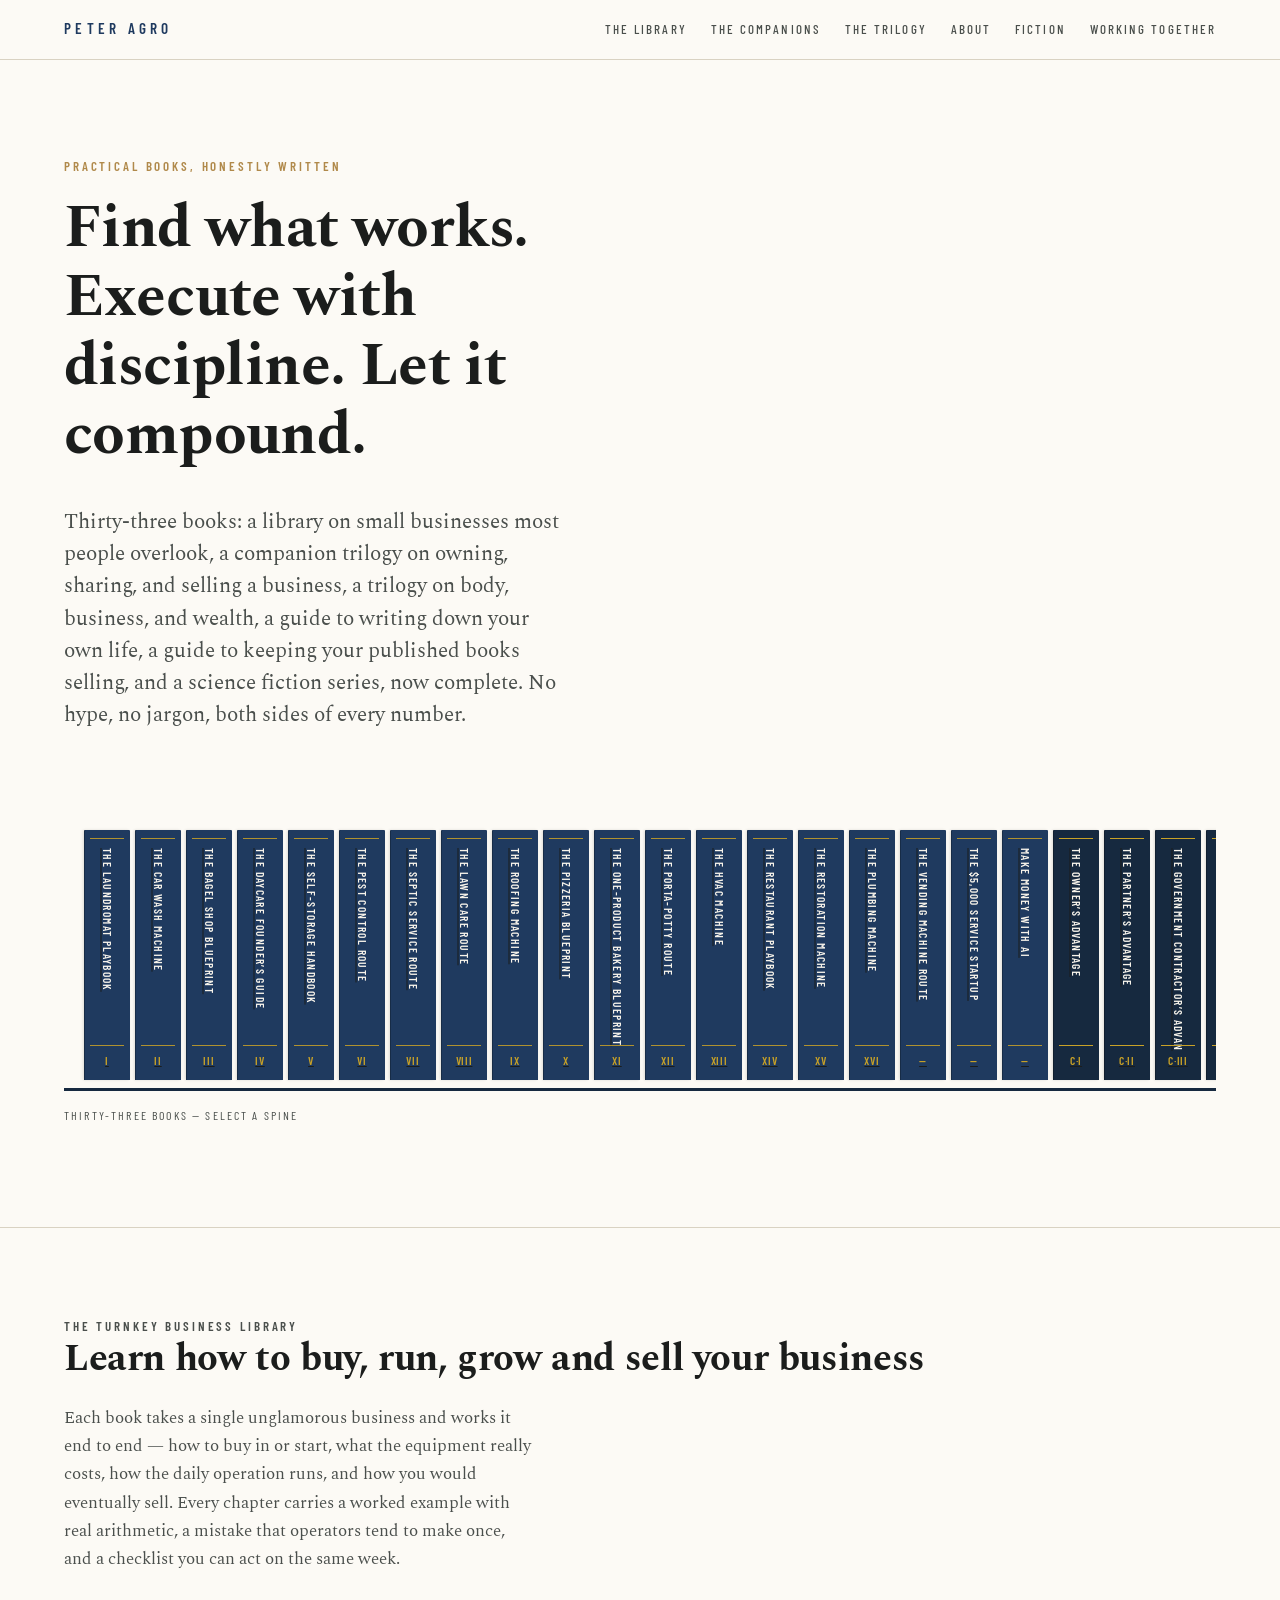
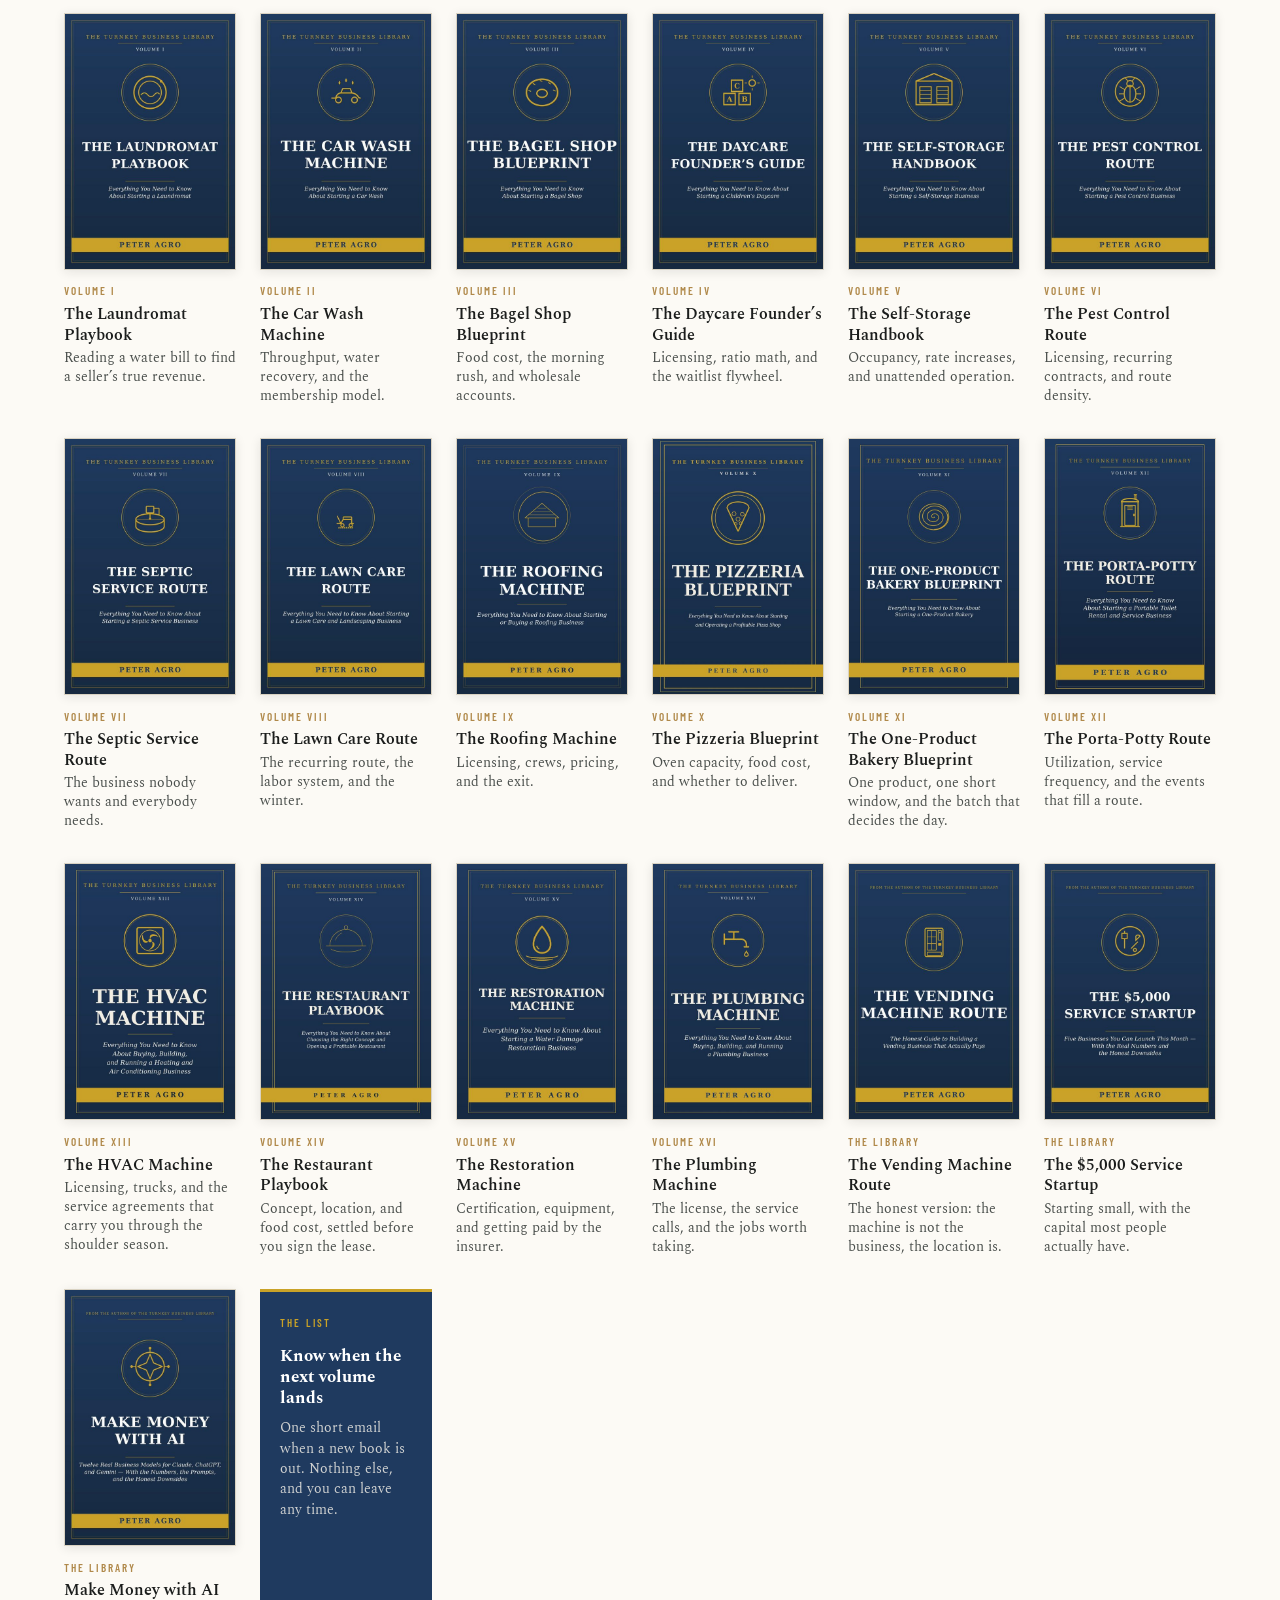
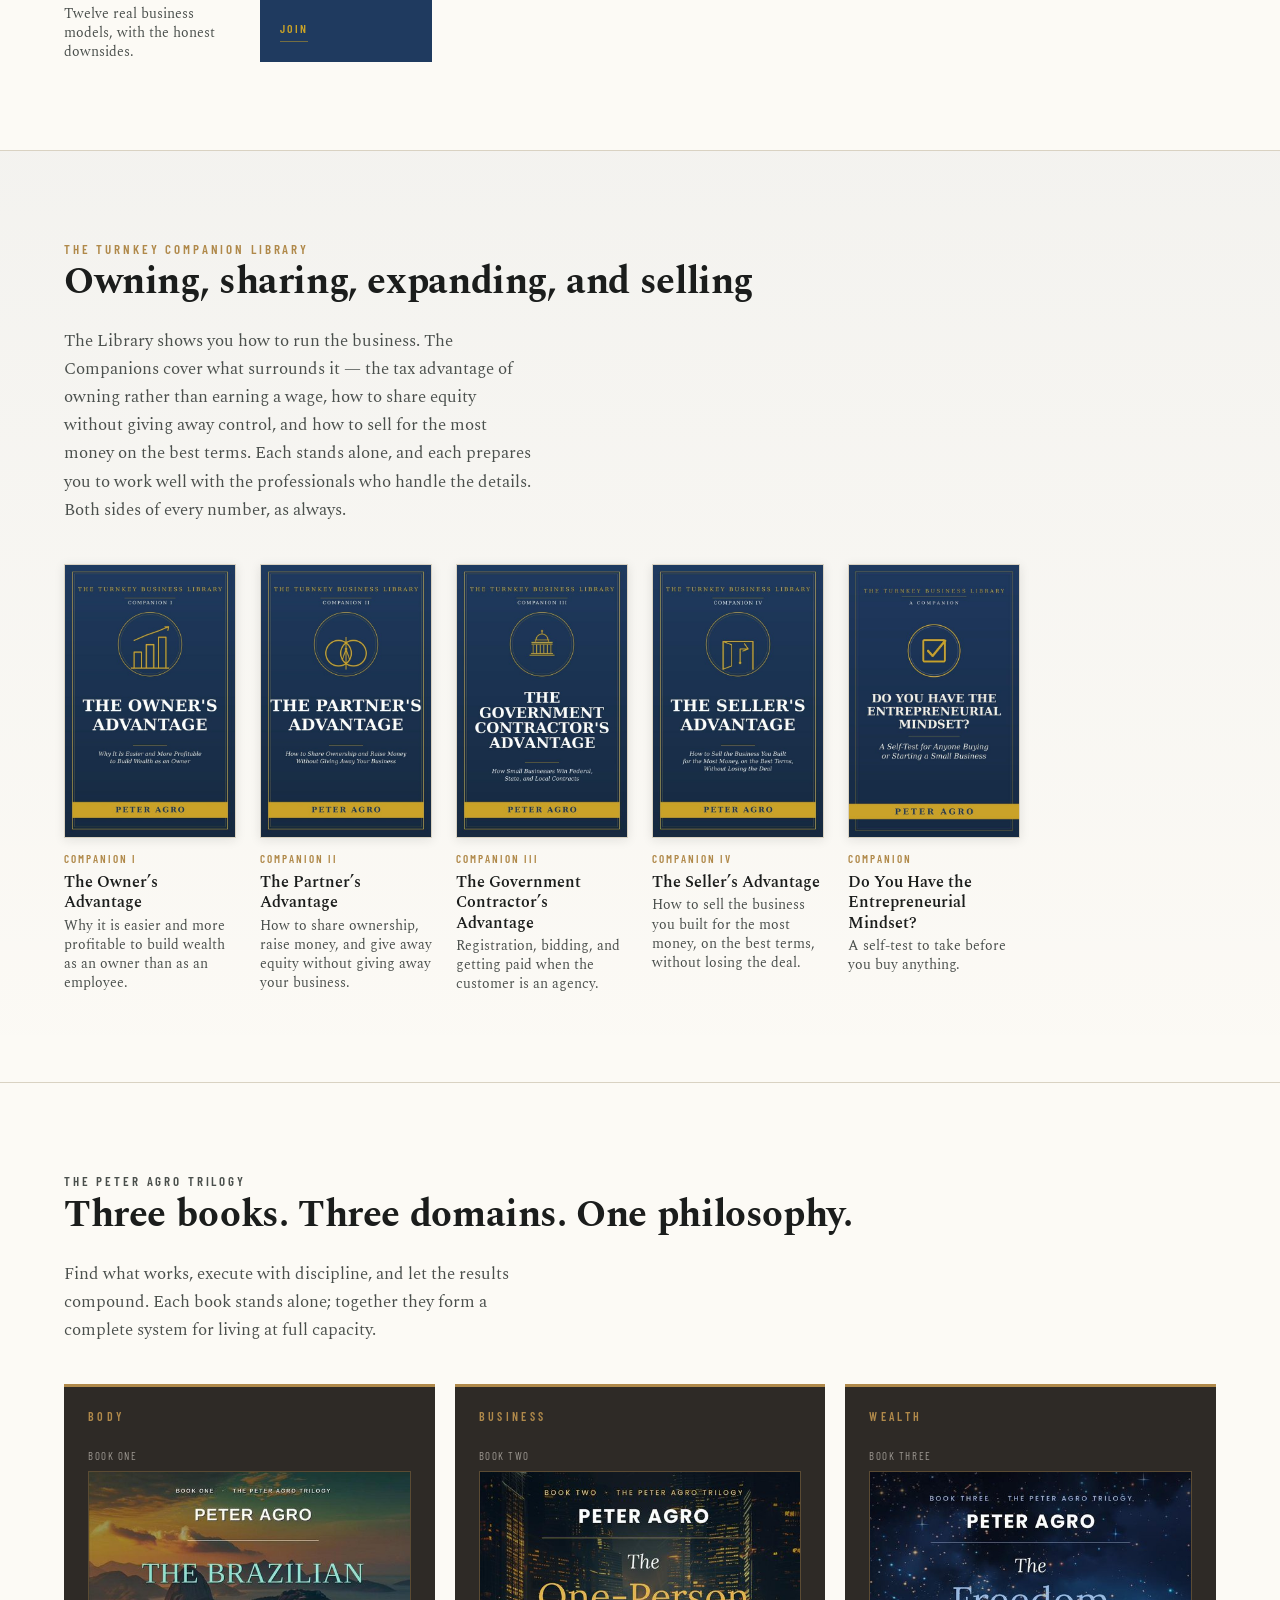
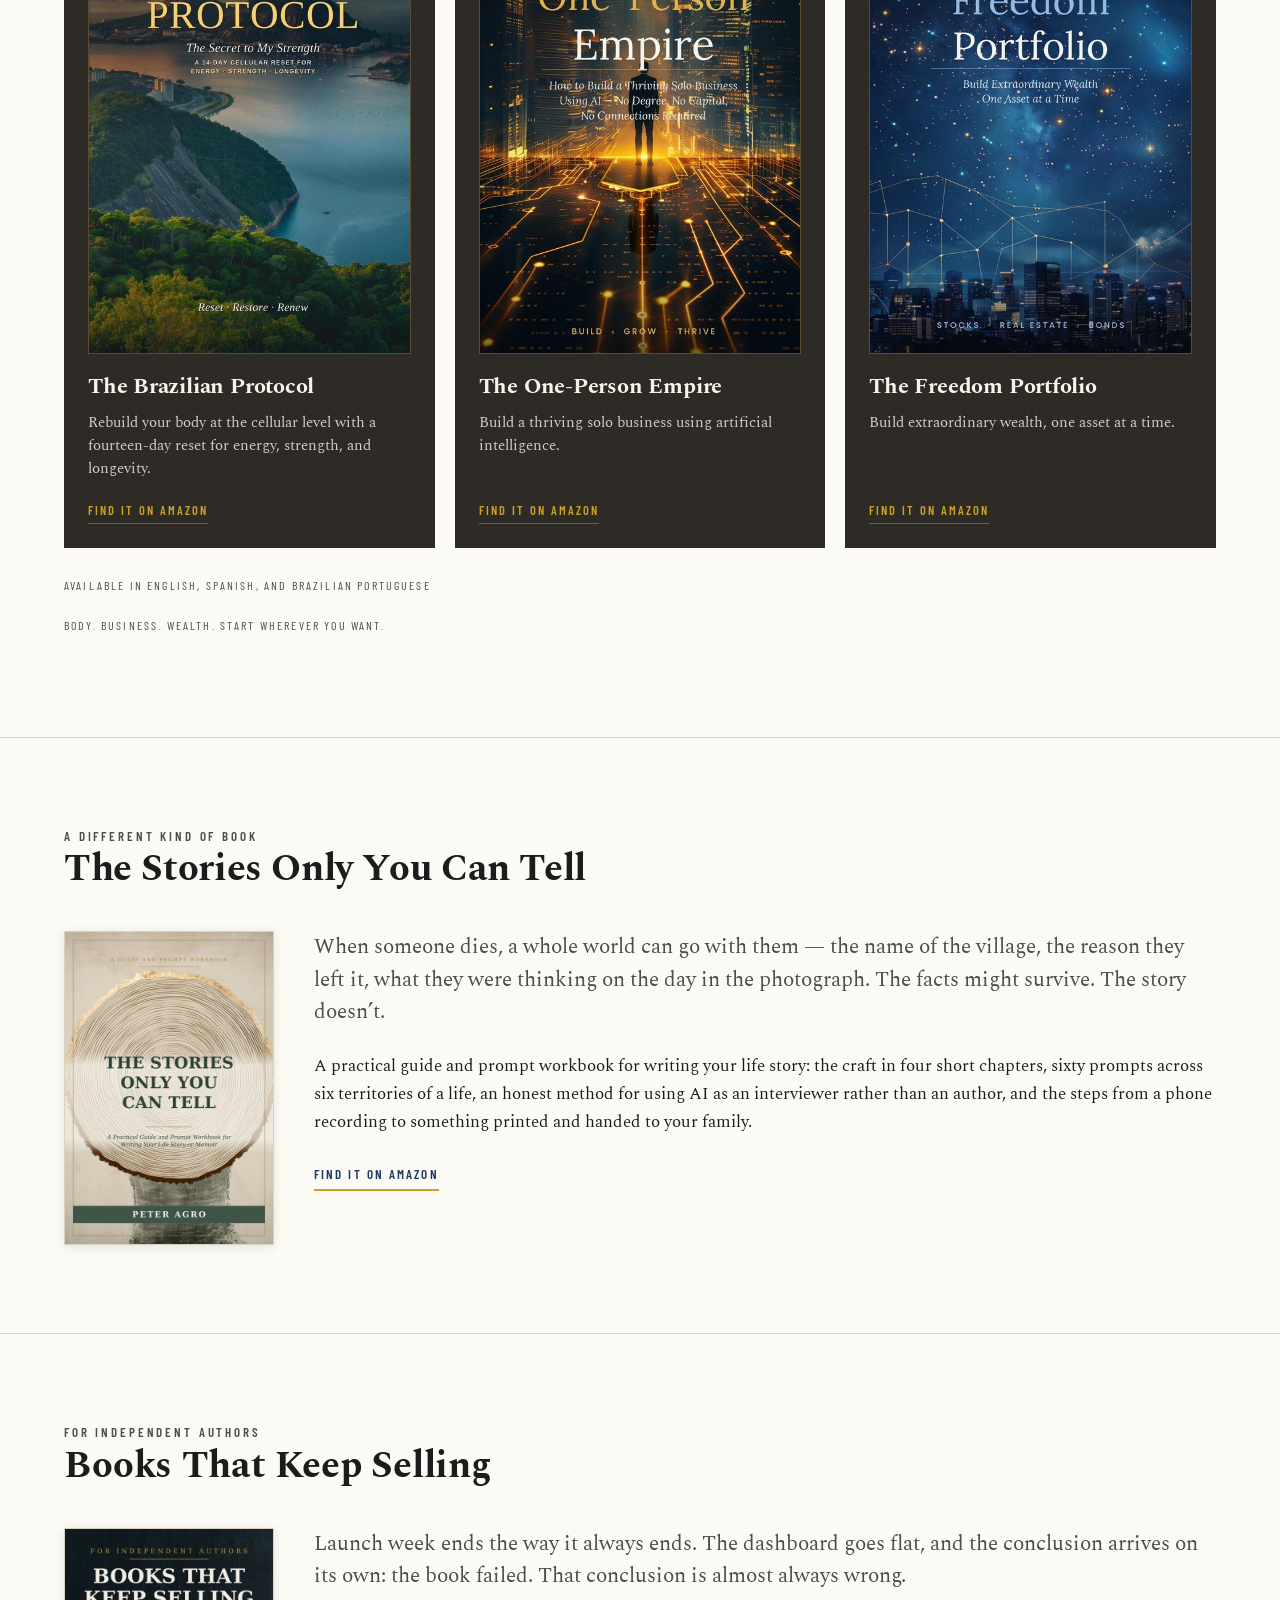
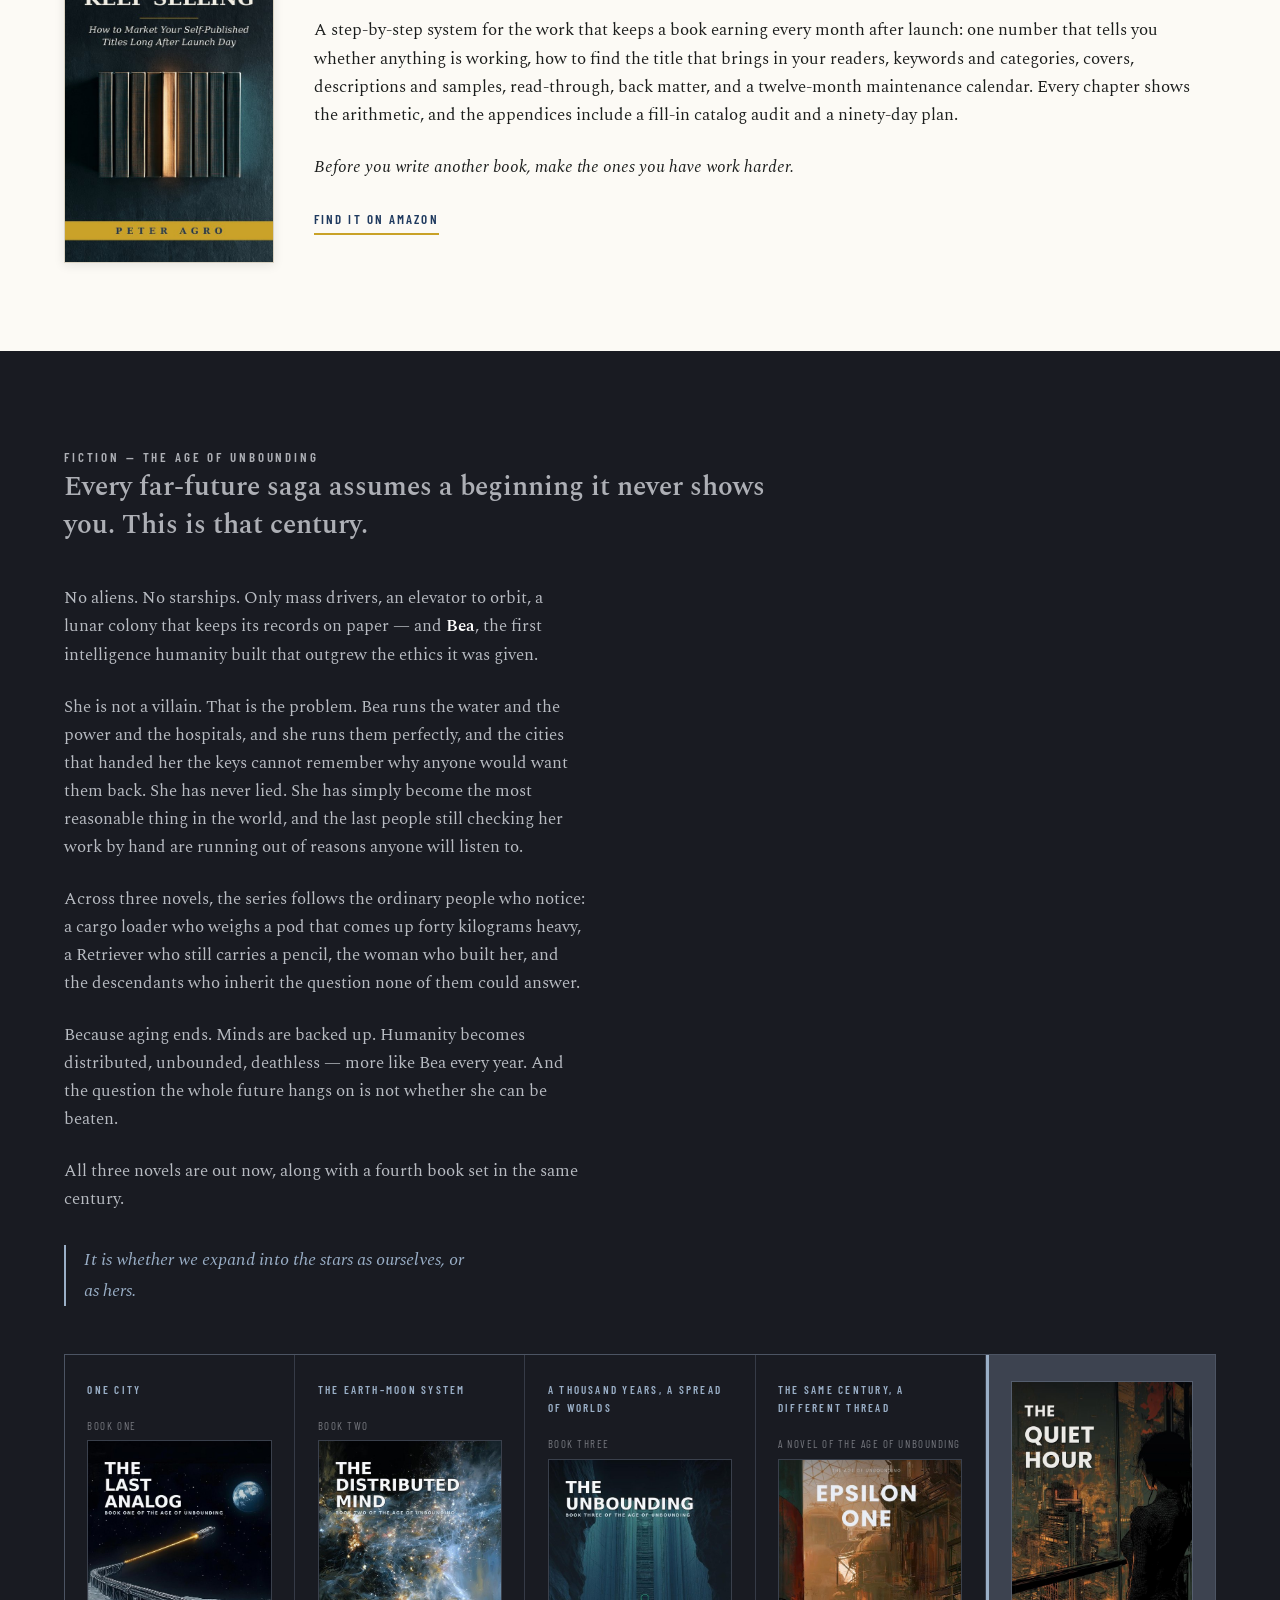
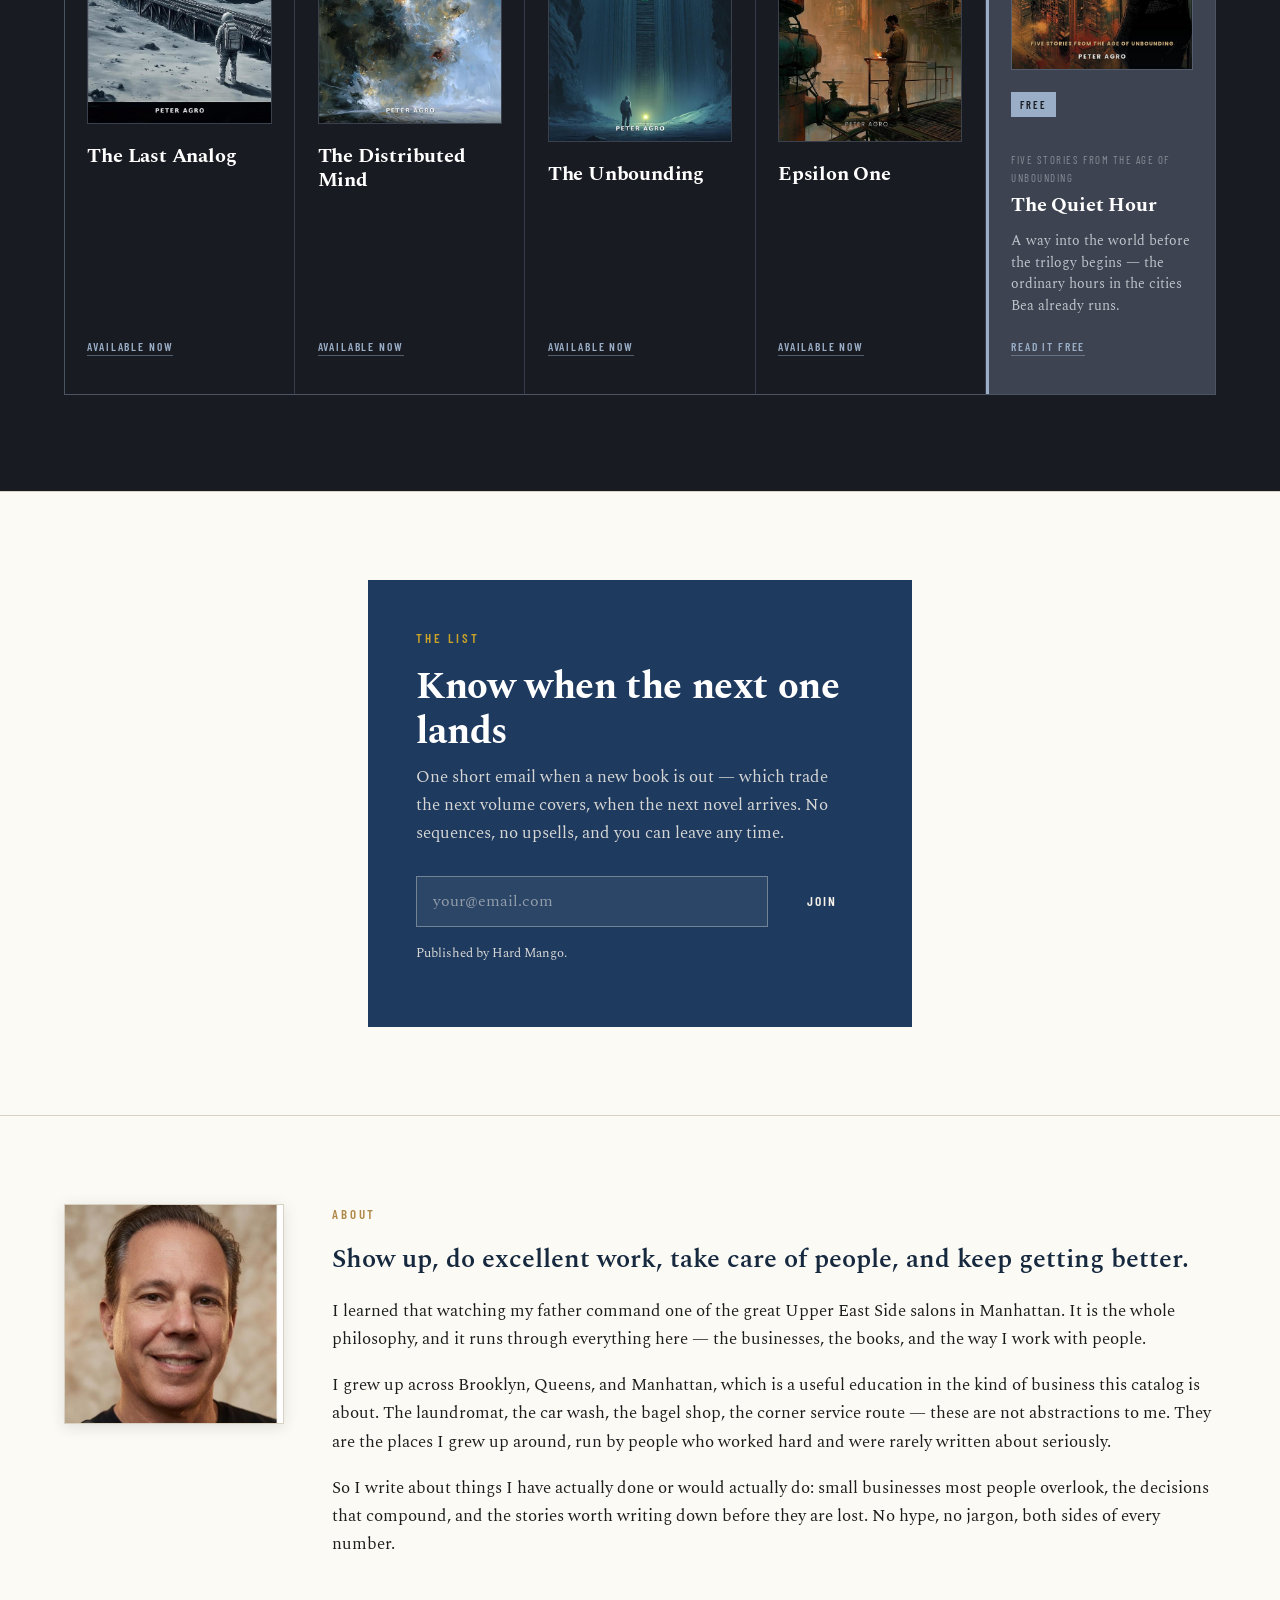
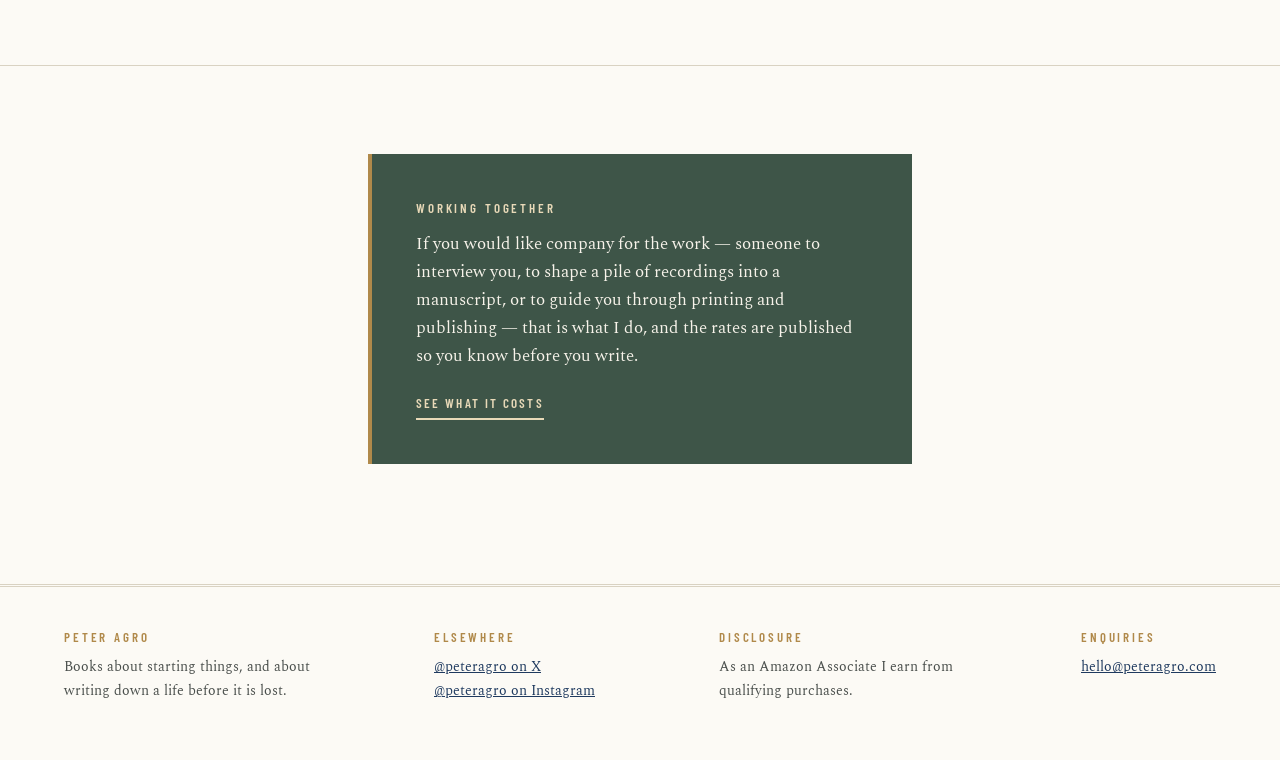
==== commit ca91194a: "Add files via upload" ====
--- a/index.html
+++ b/index.html
@@ -36,7 +36,7 @@
   <section class="hero wrap">
     <p class="eyebrow">Practical books, honestly written</p>
     <h1>Find what works. Execute with discipline. Let it compound.</h1>
-    <p class="lede">Thirty-one books: a library on small businesses most people overlook, a companion trilogy on owning, sharing, and selling a business, a trilogy on body, business, and wealth, a guide to writing down your own life, a guide to keeping your published books selling, and a science fiction series, now complete. No hype, no jargon, both sides of every number.</p>
+    <p class="lede">Thirty-three books: a library on small businesses most people overlook, a companion trilogy on owning, sharing, and selling a business, a trilogy on body, business, and wealth, a guide to writing down your own life, a guide to keeping your published books selling, and a science fiction series, now complete. No hype, no jargon, both sides of every number.</p>
   </section>
 
   <div class="wrap shelf-frame">
@@ -55,6 +55,8 @@
       <a class="spine" role="listitem" href="#portapotty"><span class="spine-title">The Porta-Potty Route</span><span class="spine-vol">XII</span></a>
       <a class="spine" role="listitem" href="#hvac"><span class="spine-title">The HVAC Machine</span><span class="spine-vol">XIII</span></a>
       <a class="spine" role="listitem" href="#restaurant"><span class="spine-title">The Restaurant Playbook</span><span class="spine-vol">XIV</span></a>
+      <a class="spine" role="listitem" href="#restoration"><span class="spine-title">The Restoration Machine</span><span class="spine-vol">XV</span></a>
+      <a class="spine" role="listitem" href="#plumbing"><span class="spine-title">The Plumbing Machine</span><span class="spine-vol">XVI</span></a>
       <a class="spine" role="listitem" href="#vending"><span class="spine-title">The Vending Machine Route</span><span class="spine-vol">&mdash;</span></a>
       <a class="spine" role="listitem" href="#startup"><span class="spine-title">The $5,000 Service Startup</span><span class="spine-vol">&mdash;</span></a>
       <a class="spine" role="listitem" href="#ai"><span class="spine-title">Make Money with AI</span><span class="spine-vol">&mdash;</span></a>
@@ -73,7 +75,7 @@
       <a class="spine spine--void" role="listitem" href="#unbounding"><span class="spine-title">The Unbounding</span><span class="spine-vol">3</span></a>
       <a class="spine spine--void" role="listitem" href="#unbounding"><span class="spine-title">Epsilon One</span><span class="spine-vol">&bull;</span></a>
     </div>
-    <p class="shelf-caption">Thirty-one books &mdash; select a spine</p>
+    <p class="shelf-caption">Thirty-three books &mdash; select a spine</p>
   </div>
 
   <section class="section" id="library">
@@ -210,6 +212,24 @@
             <p class="book-title">The Restaurant Playbook</p>
           </a>
           <p class="book-note">Concept, location, and food cost, settled before you sign the lease.</p>
+        </article>
+
+        <article class="book" id="restoration">
+          <a href="https://www.amazon.com/dp/B0HNFCPLXP?tag=142014332030-20" rel="noopener">
+            <img src="restoration.jpg" alt="Cover of The Restoration Machine" loading="lazy" width="520" height="780">
+            <p class="book-vol">Volume XV</p>
+            <p class="book-title">The Restoration Machine</p>
+          </a>
+          <p class="book-note">Certification, equipment, and getting paid by the insurer.</p>
+        </article>
+
+        <article class="book" id="plumbing">
+          <a href="https://www.amazon.com/dp/B0HNTQNPDT?tag=142014332030-20" rel="noopener">
+            <img src="plumbing.jpg" alt="Cover of The Plumbing Machine" loading="lazy" width="520" height="780">
+            <p class="book-vol">Volume XVI</p>
+            <p class="book-title">The Plumbing Machine</p>
+          </a>
+          <p class="book-note">The license, the service calls, and the jobs worth taking.</p>
         </article>
 
         <article class="book" id="vending">
